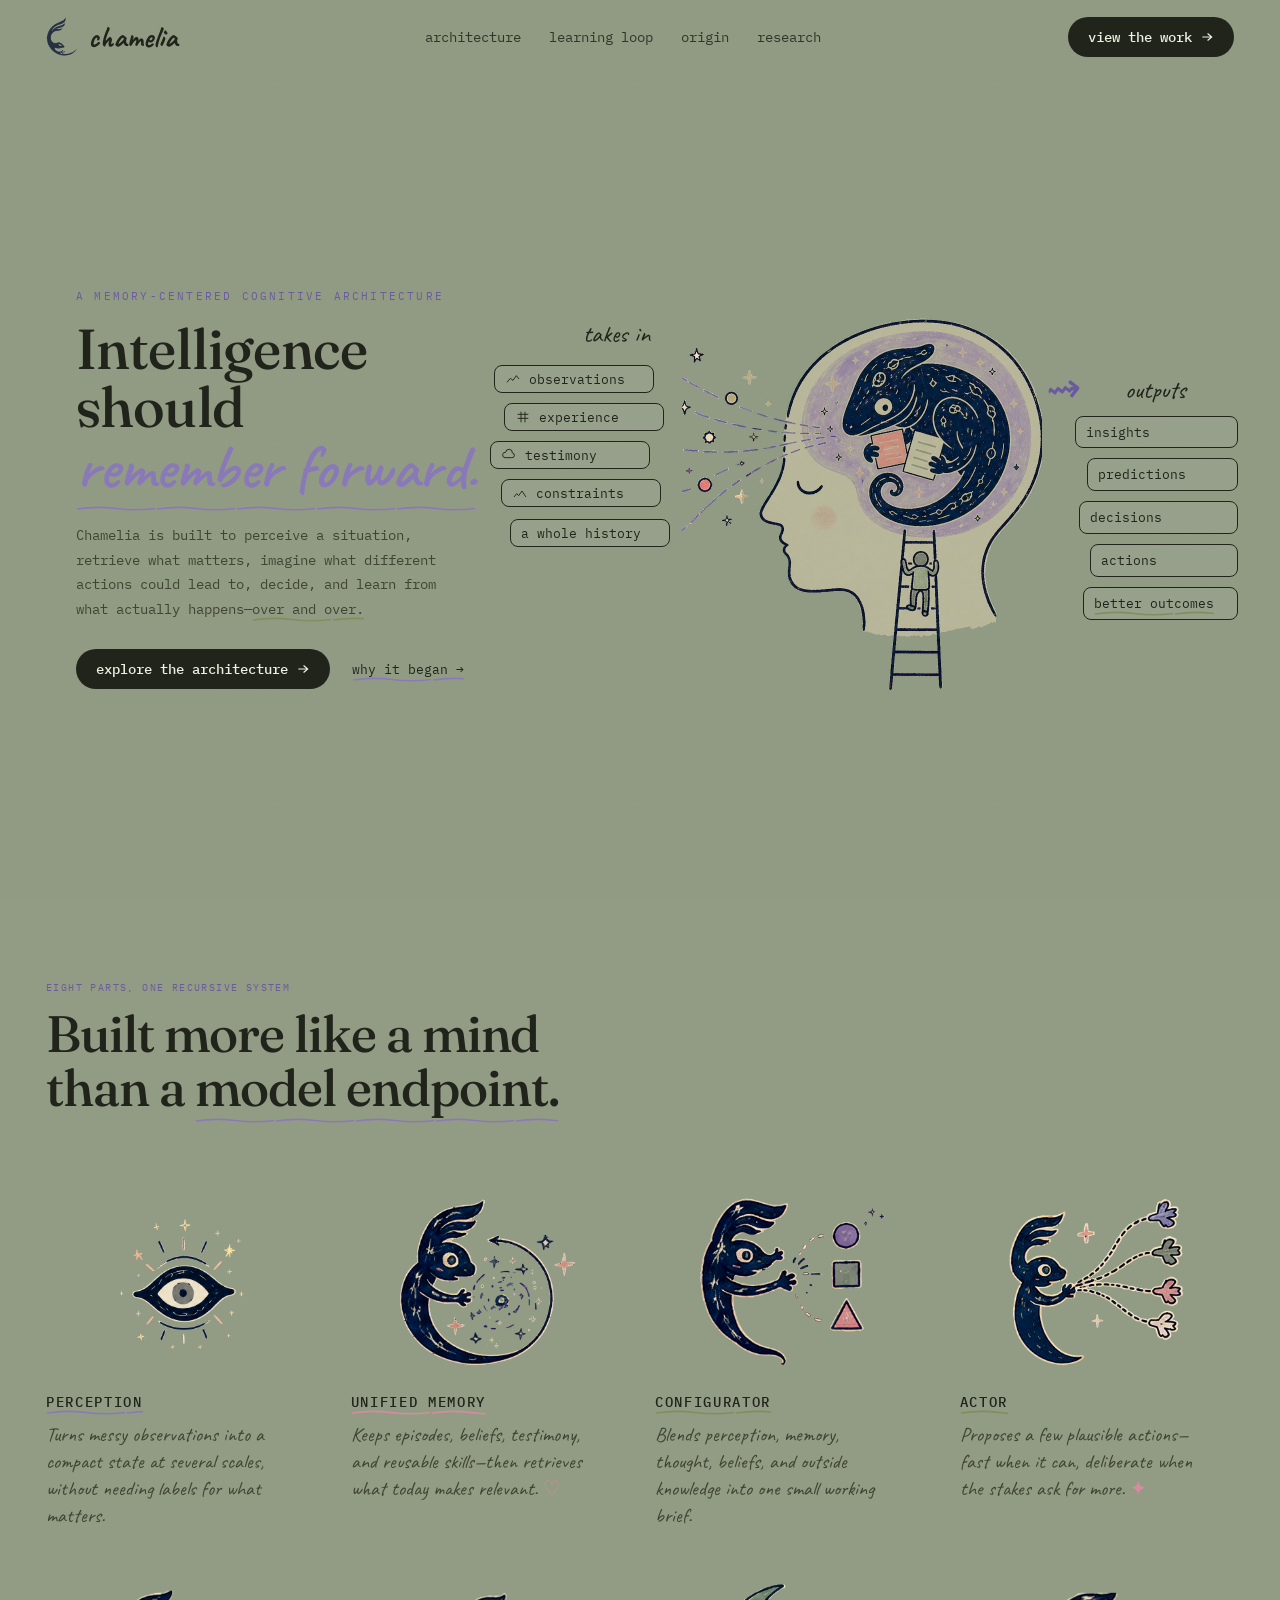
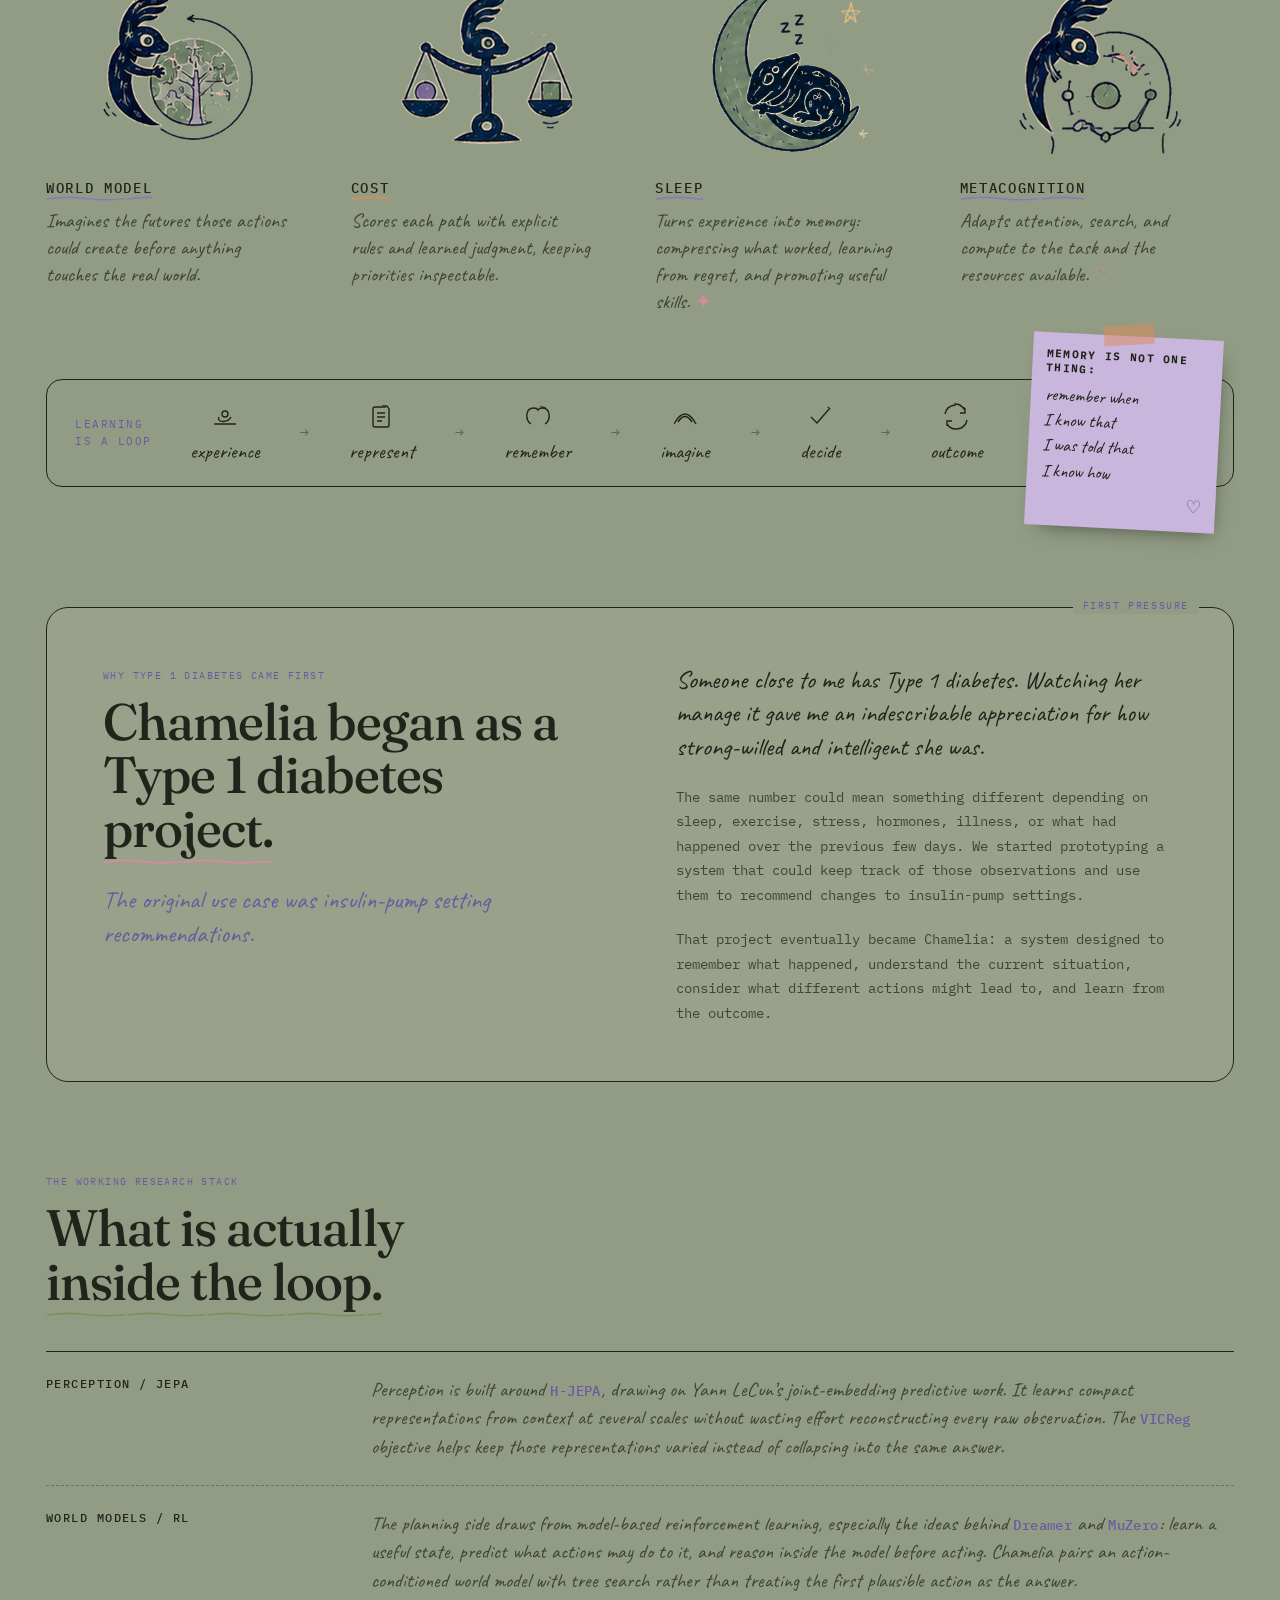
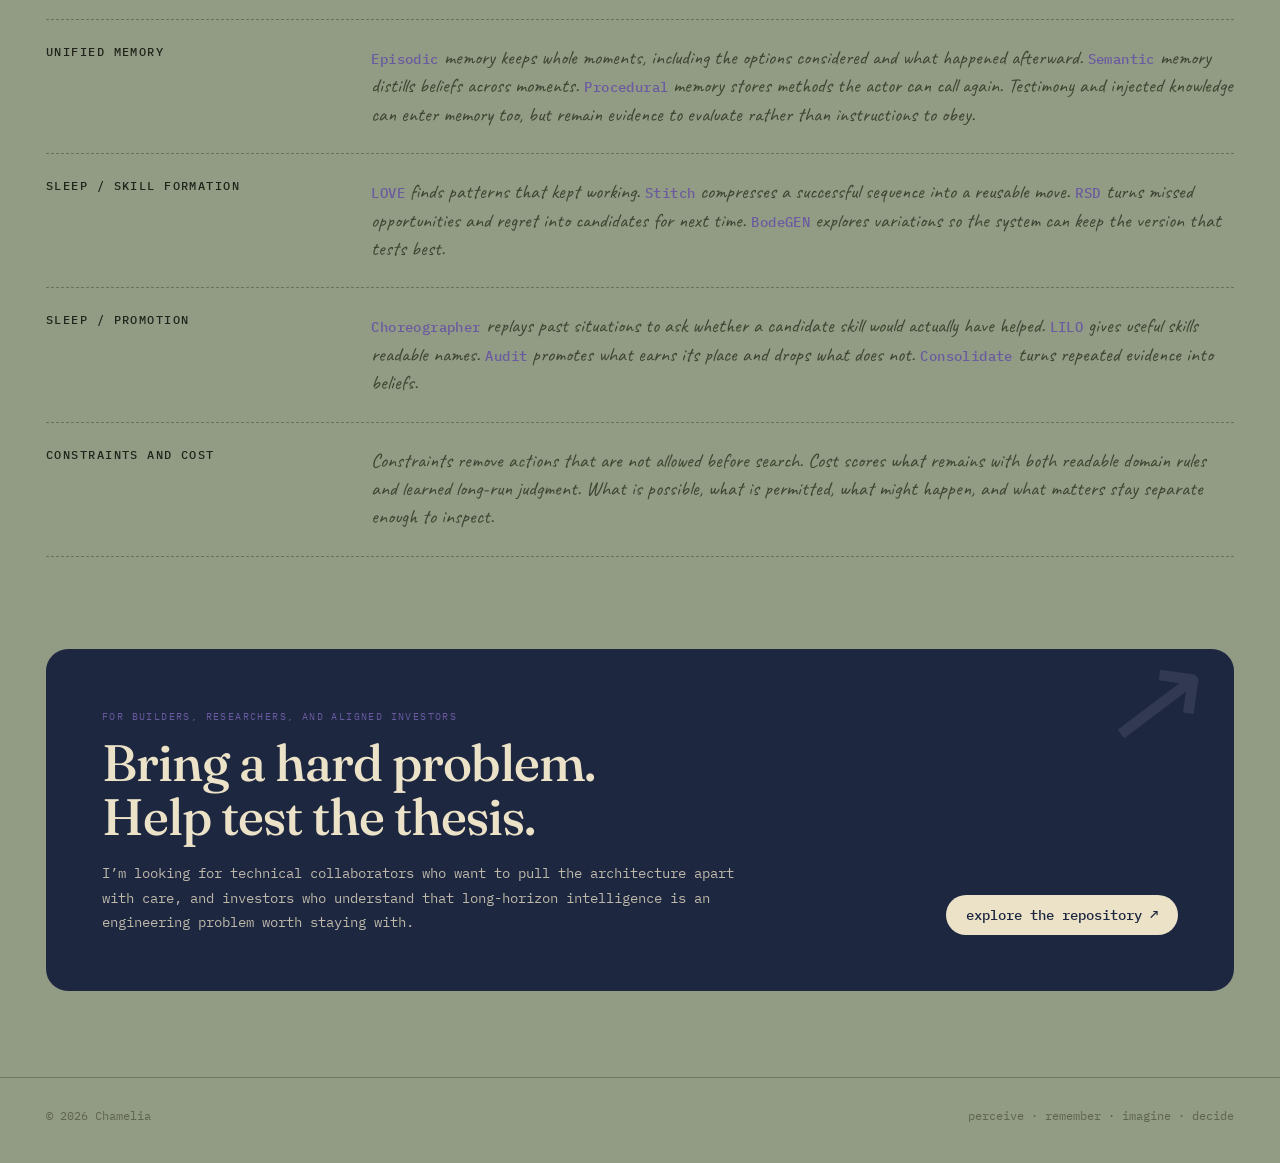
==== index.html @ 4b9014ed "Publish Chamelia site (GitHub Pages, custom domain chamelia.dev) Co-Authored-By: Claude Opus 4.8 <no" ====
<!DOCTYPE html><html lang="en"><head>
<meta charset="utf-8"><meta name="viewport" content="width=device-width, initial-scale=1">
<title>Chamelia — A memory-centered cognitive architecture</title>
<meta name="description" content="Chamelia perceives, remembers, imagines, decides, and learns from what happens next — an adaptive cognitive architecture built to remember forward.">
<link rel="icon" href="assets/mark.png">
<link rel="preconnect" href="https://fonts.googleapis.com"><link rel="preconnect" href="https://fonts.gstatic.com" crossorigin>
<link href="https://fonts.googleapis.com/css2?family=Fraunces:opsz,wght@9..144,400;9..144,500;9..144,600&amp;family=Caveat:wght@400;500;600;700&amp;family=IBM+Plex+Mono:wght@400;500&amp;display=swap" rel="stylesheet">
<style>
:root{
  --bg:#929c85; --bg2:#8b9680; --ink:#20241a; --ink2:#3f4433; --ink3:#5f6450;
  --navy:#1d2740; --purple:#8a79b8; --purple-ink:#6a5aa0; --lav:#cbbadd; --note:#c9b6dd;
  --coral:#dd8a58; --pink:#d98aa0; --green:#7e8f5c; --cream:#ece2c8;
  --f-head:"Fraunces",serif; --f-hand:"Caveat",cursive; --f-mono:"IBM Plex Mono",monospace;
}
*{box-sizing:border-box}
html{scroll-snap-type:y proximity;scroll-behavior:smooth;scroll-padding-top:24px;overflow-x:clip}
body{margin:0; background:var(--bg); color:var(--ink); font-family:var(--f-mono); font-size:15px;
  -webkit-font-smoothing:antialiased; overflow-x:hidden; position:relative}
body::before{content:""; position:fixed; inset:0; z-index:0; pointer-events:none; opacity:.5; mix-blend-mode:multiply;
  background-image:url("data:image/svg+xml,%3Csvg xmlns='http://www.w3.org/2000/svg' width='180' height='180'%3E%3Cfilter id='n'%3E%3CfeTurbulence type='fractalNoise' baseFrequency='0.9' numOctaves='2'/%3E%3CfeColorMatrix type='saturate' values='0'/%3E%3C/filter%3E%3Crect width='100%25' height='100%25' filter='url(%23n)' opacity='0.06'/%3E%3C/svg%3E")}
a{color:inherit;text-decoration:none}
svg .sk{filter:url(#sketch)}
.hand{font-family:var(--f-hand)}
.page{min-height:100vh;scroll-snap-align:start;position:relative;z-index:2;display:flex;flex-direction:column}
.page#top{padding-top:0}

/* wobbly underlines */
.u{position:relative;white-space:nowrap}
.u::after{content:"";position:absolute;left:0;right:0;bottom:-4px;height:5px;background-repeat:repeat-x}
.u-purple::after{background-image:url("data:image/svg+xml,%3Csvg xmlns='http://www.w3.org/2000/svg' width='80' height='5'%3E%3Cpath d='M1 3 Q20 0 40 2.5 T79 2.5' stroke='%238a79b8' fill='none' stroke-width='1.6'/%3E%3C/svg%3E")}
.u-pink::after{background-image:url("data:image/svg+xml,%3Csvg xmlns='http://www.w3.org/2000/svg' width='80' height='5'%3E%3Cpath d='M1 3 Q20 0 40 2.5 T79 2.5' stroke='%23d98aa0' fill='none' stroke-width='1.6'/%3E%3C/svg%3E")}
.u-green::after{background-image:url("data:image/svg+xml,%3Csvg xmlns='http://www.w3.org/2000/svg' width='80' height='5'%3E%3Cpath d='M1 3 Q20 0 40 2.5 T79 2.5' stroke='%237e8f5c' fill='none' stroke-width='1.6'/%3E%3C/svg%3E")}
.u-coral::after{background-image:url("data:image/svg+xml,%3Csvg xmlns='http://www.w3.org/2000/svg' width='80' height='5'%3E%3Cpath d='M1 3 Q20 0 40 2.5 T79 2.5' stroke='%23dd8a58' fill='none' stroke-width='1.6'/%3E%3C/svg%3E")}
.u-ink::after{background-image:url("data:image/svg+xml,%3Csvg xmlns='http://www.w3.org/2000/svg' width='80' height='5'%3E%3Cpath d='M1 3 Q20 0 40 2.5 T79 2.5' stroke='%2320241a' fill='none' stroke-width='1.4'/%3E%3C/svg%3E")}
/* underline sweep-in */
html.js .u::after{transform:scaleX(0);transform-origin:0 50%;transition:transform .7s cubic-bezier(.6,0,.3,1) .2s}
html.js .u.inview::after{transform:scaleX(1)}

/* NAV */
nav{position:relative;z-index:3;display:flex;align-items:center;justify-content:space-between;padding:17px 46px;flex:0 0 auto}
.brand{display:flex;align-items:center;gap:10px}
.brand img{width:32px;transform:rotate(-4deg);mix-blend-mode:multiply}
.brand b{font-family:var(--f-hand);font-weight:700;font-size:30px;color:var(--ink)}
.nav-links{display:flex;gap:28px;font-family:var(--f-mono);font-size:14px}
.nav-links a{opacity:.85}.nav-links a:hover{color:var(--purple-ink)}
.pill{display:inline-flex;align-items:center;gap:8px;font-family:var(--f-mono);font-weight:500;font-size:14px;padding:11px 20px;color:#eef0e2;background:var(--ink);border-radius:24px}
.pill svg{width:14px;height:14px}

/* HERO */
.hero{flex:1 1 auto;display:grid;grid-template-columns:minmax(330px,390px) minmax(0,1fr);align-items:center;gap:24px;padding:0 36px 0 76px;min-height:0}
.hero-left{min-width:0;position:relative;z-index:3}
.eyebrow{font-family:var(--f-mono);font-size:11px;letter-spacing:.2em;text-transform:uppercase;color:var(--purple-ink)}
h1{font-family:var(--f-head);font-weight:500;font-size:clamp(44px,4.4vw,68px);line-height:1.02;margin:16px 0 0;color:var(--ink);letter-spacing:-.01em}
h1 .fwd{font-family:var(--f-hand);font-weight:600;color:var(--purple);font-size:1.12em}
.lede{font-family:var(--f-mono);font-size:14px;line-height:1.75;color:var(--ink2);max-width:430px;margin:24px 0 0}
.cta-row{display:flex;align-items:center;gap:22px;margin-top:28px;flex-wrap:wrap}
.link-sm{font-family:var(--f-mono);font-size:13px;display:inline-flex;align-items:center;gap:7px}

/* diagram */
.diagram{display:grid;grid-template-columns:160px minmax(280px,360px) 170px;column-gap:28px;align-items:center;justify-content:center;min-width:0;overflow:hidden;position:relative}
.io{display:flex;flex-direction:column;gap:12px;flex:0 0 auto}
.arrows{flex:0 0 auto;width:68px;height:auto;margin-right:-12px}
.inputs{grid-column:1;grid-row:1;position:relative;z-index:2;align-self:stretch;display:block}
.outputs{grid-column:3;grid-row:1;position:relative;z-index:2;align-self:stretch;display:block}
.inputs .lbl{position:absolute;right:4px;top:20%;transform:translateY(-50%);text-align:right}
.outputs .lbl{position:absolute;left:0;right:0;top:31%;transform:translateY(-50%);text-align:center}
.outputs::before{content:"\21DD";position:absolute;left:-24px;top:31%;font-family:var(--f-hand);font-size:42px;line-height:1;color:var(--purple-ink);transform:translateY(-50%) rotate(-7deg);transform-origin:center}
.io .lbl{font-family:var(--f-hand);font-size:25px;color:var(--ink);margin-bottom:2px}
.box{font-family:var(--f-mono);font-size:12.5px;border:1.4px solid var(--ink);border-radius:8px;padding:8px 12px;background:rgba(255,255,255,.06);display:flex;align-items:center;gap:8px;color:var(--ink)}
.box svg{width:16px;height:16px}
html.js .box{opacity:0;transform:translateX(-16px);transition:opacity .6s ease,transform .6s ease}
html.js .box.inview{opacity:1;transform:none}
.inputs .box{position:absolute;left:0;width:100%;box-sizing:border-box;padding:5px 10px;transform:translateY(-50%)}
.inputs .box:nth-of-type(1){top:28.8%;left:0}
.inputs .box:nth-of-type(2){top:36.2%;left:10px}
.inputs .box:nth-of-type(3){top:43.7%;left:-4px}
.inputs .box:nth-of-type(4){top:51.2%;left:7px}
.inputs .box:nth-of-type(5){top:59%;left:16px}
html.js .inputs .box{transform:translate(-16px,-50%)}
html.js .inputs .box.inview{transform:translate(0,-50%)}
.inputs .box:nth-of-type(2){transition-delay:.08s}
.inputs .box:nth-of-type(3){transition-delay:.16s}
.inputs .box:nth-of-type(4){transition-delay:.24s}
.inputs .box:nth-of-type(5){transition-delay:.32s}
.outs{list-style:none;position:absolute;top:36%;left:50%;display:flex;flex-direction:column;gap:10px;transform:translateX(-50%);width:max-content;margin:0;padding:0;font-family:var(--f-mono);font-size:12.5px;line-height:2.0}
.outs li{display:flex;align-items:center;gap:8px;min-width:148px;border:1.35px solid var(--ink);border-radius:8px;padding:7px 10px;background:rgba(255,255,255,.055);line-height:1.35;translate:0 0;animation:output-float 5.8s ease-in-out infinite}
.outs li::before{display:none}
.outs li:nth-child(1){margin-left:3px}
.outs li:nth-child(2){margin-left:15px;animation-delay:-1.3s}
.outs li:nth-child(3){margin-left:7px;animation-delay:-2.7s}
.outs li:nth-child(4){margin-left:18px;animation-delay:-.6s}
.outs li:nth-child(5){margin-left:11px;animation-delay:-3.8s}
@keyframes output-float{0%,100%{translate:0 0}50%{translate:0 -4px}}
html.js .outs li{opacity:0;transform:translateY(8px);transition:opacity .55s ease,transform .55s ease}
html.js .outputs.inview .outs li{opacity:1;transform:none}
.outputs.inview .outs li:nth-child(1){transition-delay:.1s}
.outputs.inview .outs li:nth-child(2){transition-delay:.2s}
.outputs.inview .outs li:nth-child(3){transition-delay:.3s}
.outputs.inview .outs li:nth-child(4){transition-delay:.4s}
.outputs.inview .outs li:nth-child(5){transition-delay:.5s}
/* dashed arrows draw toward the head */
html.js .arrows{clip-path:inset(-15% 100% -15% 0)}
html.js .arrows.inview{clip-path:inset(-15% -5% -15% 0);transition:clip-path 1.3s ease .4s}
/* pieces that float inside the head svg */
.head-svg{flex:0 0 auto;width:clamp(300px,27vw,420px);height:auto}
.head-svg .floaty{transform-box:fill-box;transform-origin:center;animation:floaty 6s ease-in-out infinite}
.head-svg .floaty.f2{animation-duration:7.5s;animation-delay:-2.4s}
.head-svg .floaty.f3{animation-duration:5.2s;animation-delay:-1.2s}
.head-svg .floaty.f4{animation-duration:8.4s;animation-delay:-4s}
.arrows[hidden],.head-svg[hidden]{display:none!important}
.head-art-wrap{grid-column:2;grid-row:1;width:100%;min-width:0;margin:0;position:relative;z-index:1;pointer-events:none;transform:none}
.head-art{display:block;width:100%;height:auto;animation:head-breathe 7.5s ease-in-out infinite;mix-blend-mode:multiply}
@keyframes head-breathe{0%,100%{transform:translateY(0) rotate(-.2deg)}50%{transform:translateY(-5px) rotate(.2deg)}}
@keyframes floaty{0%,100%{transform:translateY(0)}50%{transform:translateY(-7px)}}

/* feature strip */
.strip{margin:0 46px 30px;border:1.5px solid var(--ink);border-radius:16px;padding:16px 26px;display:flex;align-items:center;gap:22px;flex:0 0 auto}
.strip .label{font-family:var(--f-mono);font-size:10.5px;letter-spacing:.16em;line-height:1.5;text-transform:uppercase;color:var(--purple-ink);flex:0 0 auto}
.strip .feats{display:flex;align-items:center;gap:12px;flex:1;justify-content:space-around;flex-wrap:wrap}
.feat{display:flex;align-items:center;gap:9px;font-family:var(--f-hand);font-size:20px}
.feat svg{width:24px;height:24px}
.arr{color:var(--ink3);display:inline-block;animation:drift 3s ease-in-out infinite}
@keyframes drift{0%,100%{transform:translateX(0)}50%{transform:translateX(5px)}}

/* module grid */
.modules{padding:72px 46px 20px;display:grid;grid-template-columns:repeat(4,1fr);gap:44px 30px}
.mod{display:flex;flex-direction:column;color:inherit;cursor:pointer;border-radius:18px;padding:4px;margin:-4px;transition:background .25s ease,transform .25s ease}
.mod:hover{background:rgba(236,226,200,.08);transform:translateY(-2px)}
.mod:focus-visible{outline:1.5px dashed var(--purple-ink);outline-offset:7px}
.mod .ico{height:190px;width:100%;display:flex;align-items:center;justify-content:center;animation:floaty 6s ease-in-out infinite;position:relative}
.mod:nth-child(2n) .ico{animation-duration:7.2s;animation-delay:-3s}
.mod:nth-child(3n) .ico{animation-duration:5.4s;animation-delay:-1.6s}
.mod .ico img{width:100%;height:100%;max-width:240px;object-fit:contain;object-position:center}
.mod-cost .ico img{transform:translateX(-9%)}
.mod:hover .ico,.mod:focus-visible .ico,.mod:active .ico{animation:press-wobble .74s cubic-bezier(.36,.07,.19,.97)!important;will-change:transform}
@keyframes press-wobble{0%,100%{transform:rotate(0) scale(1)}16%{transform:rotate(-10deg) scale(.92)}34%{transform:rotate(9deg) scale(1.08)}52%{transform:rotate(-7deg) scale(.97)}70%{transform:rotate(5deg) scale(1.04)}86%{transform:rotate(-2deg) scale(1)}}
.mod h3{font-family:var(--f-mono);font-weight:500;font-size:14px;letter-spacing:.12em;text-transform:uppercase;margin:16px 0 10px;color:var(--ink);display:inline-block;align-self:flex-start}
.mod p{font-family:var(--f-hand);font-size:20px;line-height:1.35;color:var(--ink2);margin:0;max-width:240px}
.mod .heart{color:var(--pink)}
html.js .mod{opacity:0;transform:translateY(20px);transition:opacity .7s ease,transform .7s ease}
html.js .mod.inview{opacity:1;transform:none}
.mod:nth-child(2){transition-delay:.07s}.mod:nth-child(3){transition-delay:.14s}.mod:nth-child(4){transition-delay:.21s}
.mod:nth-child(5){transition-delay:.05s}.mod:nth-child(6){transition-delay:.12s}.mod:nth-child(7){transition-delay:.19s}.mod:nth-child(8){transition-delay:.26s}
@media(max-width:1100px){.modules{grid-template-columns:repeat(2,1fr)}}

/* loop strip */
.loop{margin:44px 46px 80px;border:1.5px solid var(--ink);border-radius:16px;padding:22px 28px;display:flex;align-items:center;gap:26px;position:relative;flex-wrap:wrap}
.loop .label{font-family:var(--f-mono);font-size:11px;letter-spacing:.14em;color:var(--purple-ink);text-transform:uppercase;line-height:1.5;flex:0 0 auto}
.loop .steps{display:flex;align-items:center;gap:16px;flex:1;justify-content:space-around;flex-wrap:wrap;padding-right:210px}
.step{display:flex;flex-direction:column;align-items:center;gap:7px;font-family:var(--f-hand);font-size:20px;color:var(--ink)}
.step svg{width:34px;height:30px}
html.js .step{opacity:0;transform:translateY(10px);transition:opacity .6s ease,transform .6s ease}
html.js .step.inview{opacity:1;transform:none}
/* sticky */
.sticky{position:absolute;right:14px;top:-44px;width:190px;background:var(--note);color:var(--ink);padding:14px 14px 14px;transform:rotate(3deg);box-shadow:5px 9px 20px -10px rgba(20,24,15,.6);font-family:var(--f-hand);transition:transform .3s ease}
.sticky:hover{transform:rotate(1deg) translateY(-3px)}
.sticky::before{content:"";position:absolute;left:50%;top:-11px;transform:translateX(-50%) rotate(-6deg);width:50px;height:20px;background:rgba(221,138,88,.5)}
.sticky h4{font-family:var(--f-mono);font-size:11px;letter-spacing:.12em;margin:0 0 8px}
.sticky .row{display:flex;align-items:center;gap:9px;font-size:18px;line-height:1.4}
.sticky .cb{width:14px;height:14px;flex:0 0 auto}
.sticky .heart{text-align:right;color:var(--purple-ink);font-size:18px;margin-top:6px}
@media(max-width:1100px){.sticky{position:relative;right:auto;top:auto;margin-top:16px}.loop .steps{padding-right:0}}

footer{padding:30px 46px 40px;font-family:var(--f-mono);font-size:12px;color:var(--ink3);display:flex;justify-content:space-between;border-top:1.3px solid rgba(32,36,26,.3);margin-top:auto}

/* deeper story */
.section-intro{padding:76px 46px 0;display:grid;grid-template-columns:1fr;gap:48px;align-items:end}
.section-intro h2,.origin h2,.research h2,.collab h2{font-family:var(--f-head);font-weight:500;font-size:clamp(38px,4vw,62px);line-height:1.05;letter-spacing:-.02em;margin:12px 0 0}
.section-intro p,.origin-copy p,.research-lede,.collab p{font-size:14px;line-height:1.75;color:var(--ink2);margin:0}
.origin{margin:40px 46px 84px;padding:56px;border:1.5px solid var(--ink);border-radius:22px;position:relative;background:rgba(236,226,200,.08)}
.origin::before{content:"FIRST PRESSURE";position:absolute;right:34px;top:-11px;background:var(--bg);padding:2px 10px;font-size:10px;letter-spacing:.16em;color:var(--purple-ink)}
.origin-grid{display:grid;grid-template-columns:minmax(400px,1fr) minmax(400px,1fr);gap:72px;align-items:start}
.origin h2 .u{white-space:normal}
.origin-kicker{font-family:var(--f-hand);font-size:25px;line-height:1.35;color:var(--purple-ink);margin-top:28px}
.origin-copy{display:grid;gap:20px}
.origin-copy .big{font-family:var(--f-hand);font-size:25px;line-height:1.35;color:var(--ink);margin:0}
.origin-thread{margin-top:42px;padding-top:28px;border-top:1.2px dashed rgba(32,36,26,.45);display:grid;grid-template-columns:repeat(2,1fr)}
.origin-beat{padding:0 28px;min-width:0}
.origin-beat:first-child{padding-left:0}
.origin-beat:last-child{padding-right:0}
.origin-beat+.origin-beat{border-left:1px solid rgba(32,36,26,.28)}
.origin-beat .beat-label{display:block;font-family:var(--f-mono);font-size:10px;letter-spacing:.15em;text-transform:uppercase;color:var(--purple-ink);margin-bottom:14px}
.origin-beat p{font-family:var(--f-hand);font-size:19px;line-height:1.42;color:var(--ink2);margin:0}
.origin-note{margin-top:34px;display:flex;gap:18px;align-items:center;border-top:1.2px dashed rgba(32,36,26,.45);padding-top:24px}
.origin-note img{width:74px;height:74px;object-fit:contain;mix-blend-mode:multiply}
.origin-note p{font-family:var(--f-hand);font-size:21px;line-height:1.35;margin:0;max-width:760px}
.research{padding:4px 46px 92px}
.research-head{display:grid;grid-template-columns:1fr;align-items:end;margin-bottom:42px}
.research-lede{max-width:520px}
.research-list{border-top:1.3px solid var(--ink)}
.research-row{display:grid;grid-template-columns:minmax(170px,.34fr) minmax(0,1fr);gap:32px;padding:24px 0;border-bottom:1px dashed rgba(32,36,26,.35)}
.research-row h3{font-family:var(--f-mono);font-size:12px;font-weight:500;letter-spacing:.12em;text-transform:uppercase;margin:0;color:var(--ink)}
.research-row p{font-family:var(--f-hand);font-size:20px;line-height:1.42;margin:0;color:var(--ink2);max-width:920px}
.research-row strong{font-family:var(--f-mono);font-size:.68em;font-weight:500;letter-spacing:.03em;color:var(--purple-ink)}
.collab{margin:0 46px 86px;padding:56px;background:var(--navy);color:var(--cream);border-radius:22px;display:grid;grid-template-columns:1fr auto;gap:48px;align-items:end;position:relative;overflow:hidden}
.collab::after{content:"↗";position:absolute;right:22px;top:-28px;font-family:var(--f-hand);font-size:130px;color:rgba(203,186,221,.12);transform:rotate(8deg)}
.collab p{color:rgba(236,226,200,.78);max-width:660px;margin-top:18px}
.collab .pill{background:var(--cream);color:var(--navy);position:relative;z-index:1;white-space:nowrap}
.micro{font-size:10px;letter-spacing:.14em;text-transform:uppercase;color:var(--purple-ink)}

@media(max-width:1100px){
  .hero{grid-template-columns:1fr;align-items:flex-start;padding:20px 30px;gap:30px}
  .hero-left{max-width:680px}
  .diagram{flex-wrap:wrap}
  .strip,.loop{flex-direction:column;align-items:flex-start}
  .page{min-height:0}
  .section-intro,.origin-grid{grid-template-columns:1fr}
  .origin-thread{grid-template-columns:1fr;gap:24px}
  .origin-beat{padding:0 0 24px}
  .origin-beat+.origin-beat{border-left:0;border-top:1px solid rgba(32,36,26,.22);padding-top:24px}
  .research-head{grid-template-columns:1fr}
  .collab{grid-template-columns:1fr}
}

@media(max-width:720px){
  html{scroll-padding-top:20px}.page#top{padding-top:0}
  nav{padding:13px 20px}.nav-links{display:none}.brand b{font-size:27px}
  nav>.pill{font-size:11px;padding:9px 13px}
  .hero{padding:18px 20px}.diagram{justify-content:flex-start;overflow:hidden;width:100%}
  .diagram{display:grid;grid-template-columns:1fr;gap:14px;overflow:visible}
  .inputs{grid-column:1;grid-row:1;display:flex;align-self:auto;height:auto;flex-direction:row;flex-wrap:wrap}.inputs .lbl{position:static;width:100%;transform:none;text-align:left;padding-right:0}.inputs .box{position:static;width:auto;transform:none;font-size:11px}.inputs .box:last-child{margin-left:0!important}
  html.js .inputs .box{transform:translateX(-16px)}html.js .inputs .box.inview{transform:none}
  .head-art-wrap{grid-column:1;grid-row:2;width:100%;min-width:0;margin:-22px 0 -28px;transform:none}
  .outputs{grid-column:1;grid-row:3;display:block;align-self:auto}.outputs .lbl{position:static;display:block;transform:none;text-align:left}.outputs .outs{position:static;display:flex;flex-direction:row;flex-wrap:wrap;gap:8px;transform:none;width:auto;margin-top:6px}.outputs .outs li{min-width:0;width:auto;margin-left:0}
  .outputs::before{display:block;content:"\21B3";left:5px;top:-50px;font-family:var(--f-hand);font-size:38px;line-height:1;transform:rotate(12deg)}
  .strip,.loop,.origin,.collab{margin-left:20px;margin-right:20px}
  .strip{padding:16px}.strip .feats{justify-content:flex-start}.strip .arr{display:none}
  .section-intro,.modules,.research{padding-left:20px;padding-right:20px}
  .modules{grid-template-columns:1fr;gap:30px}.mod .ico{height:210px}.mod .ico img{height:100%;width:100%;max-width:270px}
  .loop{padding:20px}.loop .steps{justify-content:flex-start}.loop .steps .arr{display:none}
  .origin{padding:34px 24px}.origin-grid{gap:26px}.origin-note{align-items:flex-start}
  .research-lede{margin-top:20px}.research-row{grid-template-columns:1fr;gap:10px}
  .collab{padding:36px 24px}.collab h2{font-size:42px}
  footer{padding:26px 20px;gap:18px;flex-direction:column}
}

@media (prefers-reduced-motion: reduce){
  *,*::before,*::after{animation:none!important;transition:none!important}
  html.js .box,html.js .mod,html.js .step,html.js .outs li{opacity:1;transform:none}
  html.js .u::after{transform:none}
  html.js .arrows{clip-path:none}
  html{scroll-behavior:auto;scroll-snap-type:none}
}
</style></head>
<body>
<svg width="0" height="0" style="position:absolute"><filter id="sketch"><feTurbulence type="fractalNoise" baseFrequency="0.016" numOctaves="2" seed="7" result="n"/><feDisplacementMap in="SourceGraphic" in2="n" scale="2.4"/></filter></svg>

<!-- ============ PAGE 1 ============ -->
<div class="page" id="top">
<nav>
  <a class="brand" href="#"><img src="assets/mark.png" alt=""><b>chamelia</b></a>
  <div class="nav-links"><a href="#architecture">architecture</a><a href="#loop">learning loop</a><a href="#origin">origin</a><a href="#research">research</a></div>
  <a class="pill" href="https://github.com/LilMasala/InSiteOfficial" target="_blank" rel="noreferrer">view the work <svg viewBox="0 0 24 24" fill="none" stroke="currentColor" stroke-width="2"><path class="sk" d="M4 12h15M13 6l7 6-7 6"/></svg></a>
</nav>

<section class="hero">
  <div class="hero-left">
    <span class="eyebrow">A memory-centered cognitive architecture</span>
    <h1>Intelligence should<br><span class="fwd u u-purple">remember forward.</span></h1>
    <p class="lede">Chamelia is built to perceive a situation, retrieve what matters, imagine what different actions could lead to, decide, and learn from what actually happens&mdash;<span class="u u-green">over and over.</span></p>
    <div class="cta-row">
      <a class="pill" href="#architecture">explore the architecture <svg viewBox="0 0 24 24" fill="none" stroke="currentColor" stroke-width="2"><path class="sk" d="M4 12h15M13 6l7 6-7 6"/></svg></a>
      <a class="link-sm u u-purple" href="#origin">why it began &#8594;</a>
    </div>
  </div>

  <div class="diagram">
    <div class="io inputs">
      <span class="lbl">takes in</span>
      <div class="box"><svg viewBox="0 0 24 24" fill="none" stroke="currentColor" stroke-width="1.4"><path class="sk" d="M3 17l5-6 4 3 5-7 4 5"/></svg>observations</div>
      <div class="box"><svg viewBox="0 0 24 24" fill="none" stroke="currentColor" stroke-width="1.4"><path class="sk" d="M4 8h16M4 14h16M9 4v16M15 4v16"/></svg>experience</div>
      <div class="box"><svg viewBox="0 0 24 24" fill="none" stroke="currentColor" stroke-width="1.4"><path class="sk" d="M6 16a4 4 0 0 1 1-8 5 5 0 0 1 10 1 3 3 0 0 1-1 7z"/></svg>testimony</div>
      <div class="box"><svg viewBox="0 0 24 24" fill="none" stroke="currentColor" stroke-width="1.4"><path class="sk" d="M3 18l4-5 3 3 5-7 6 9"/></svg>constraints</div>
      <div class="box">a whole history</div>
    </div>

    <svg class="arrows" hidden width="100" height="300" viewBox="0 0 100 300" fill="none" stroke="var(--purple)">
      <path class="sk" d="M2 40 C45 40 62 120 98 130" stroke-width="2" stroke-dasharray="4 7"/>
      <path class="sk" d="M2 90 C45 100 62 135 98 140" stroke-width="2" stroke-dasharray="4 7"/>
      <path class="sk" d="M2 140 C45 150 66 150 98 150" stroke-width="2" stroke-dasharray="4 7"/>
      <path class="sk" d="M2 190 C45 180 66 165 98 160" stroke-width="2" stroke-dasharray="4 7"/>
    </svg>

    <div class="head-art-wrap">
      <img class="head-art" src="assets/hero-head-v5.png?v=1" alt="A translucent compact human profile with a few colorful signals entering a Chamelia creature inside the mind while a climber ascends a ladder">
    </div>

    <!-- hand-drawn head: crisp SVG, boils with the sketch filter -->
    <svg class="head-svg" hidden width="390" height="480" viewBox="0 0 390 480" fill="none" aria-label="A mind that grows: a person climbs a ladder into a head full of swirling memory">
      <!-- head outline, cream -->
      <path class="sk" stroke="var(--cream)" stroke-width="3.4" stroke-linecap="round" stroke-linejoin="round"
        d="M278 478 C278 430 288 394 309 357 C337 307 352 250 348 191 C344 111 301 58 239 57 C177 56 139 102 127 161 C121 190 121 211 110 235 C100 256 80 270 74 284 C70 293 77 299 92 299 L104 299 C98 305 89 310 88 316 C87 321 97 323 107 323 C103 330 95 334 96 340 C98 347 108 347 115 349 C112 361 109 373 115 384 C123 399 143 402 160 397 C176 392 189 392 200 401 C216 415 219 445 219 478"/>
      <!-- radiating lines at the face -->
      <g stroke="var(--ink)" stroke-width="1.5" stroke-linecap="round">
        <path class="sk" d="M58 262 L32 252 M54 284 L22 282 M56 306 L28 316 M66 330 L44 344"/>
      </g>
      <g stroke="var(--purple)" stroke-width="1.4" stroke-linecap="round" stroke-dasharray="3 6">
        <path class="sk" d="M54 236 C38 226 28 220 16 218"/>
        <path class="sk" d="M62 352 C50 364 42 370 32 374"/>
      </g>
      <path class="sk" stroke="var(--ink)" stroke-width="1.3" d="M12 298 l5 -5 5 5 -5 5 z"/>
      <!-- memory swirl -->
      <g stroke="var(--purple)" stroke-width="2.4" stroke-linecap="round" fill="none">
        <path class="sk" d="M228 185 c 3 -14 20 -20 32 -11 c 14 10 11 34 -7 42 c -25 11 -50 -5 -51 -28 c -2 -31 28 -51 57 -44 c 36 8 49 47 31 74 c -20 30 -65 32 -91 6"/>
      </g>
      <g stroke="var(--purple)" stroke-width="1.6" stroke-linecap="round" fill="none" opacity=".65">
        <path class="sk" d="M150 210 c -8 -44 24 -84 68 -88 c 40 -4 78 22 86 60"/>
        <path class="sk" d="M310 214 c -4 40 -38 68 -80 66 c -20 -1 -38 -9 -50 -22"/>
      </g>
      <g stroke="#9aa0b8" stroke-width="1.8" stroke-linecap="round" fill="none" opacity=".8">
        <path class="sk" d="M142 132 a 104 96 0 0 1 136 -10" stroke-dasharray="1 6"/>
        <path class="sk" d="M322 216 a 100 92 0 0 1 -116 56" stroke-dasharray="1 6"/>
        <path class="sk" d="M138 226 a 100 92 0 0 0 44 60" stroke-dasharray="1 6"/>
      </g>
      <!-- the creature, drawn in the same inky notebook language as the modules -->
      <g class="floaty f2" transform="rotate(-8 228 186)">
        <path d="M247 213 C218 222 193 207 195 181 C197 157 224 146 248 158 C267 168 271 188 258 199 C245 210 226 201 228 184 C229 175 237 170 247 173" fill="none" stroke="var(--navy)" stroke-width="14" stroke-linecap="round"/>
        <path d="M207 155 C196 150 184 156 181 166 C179 176 189 181 203 178 C215 175 222 164 216 158 C214 156 211 155 207 155Z" fill="var(--navy)"/>
        <circle cx="195" cy="165" r="5.4" fill="var(--cream)"/><circle cx="194" cy="164" r="2" fill="var(--ink)"/>
        <path d="M203 177 C196 190 184 192 178 185 M220 202 C211 211 201 211 196 205" fill="none" stroke="var(--navy)" stroke-width="6" stroke-linecap="round"/>
        <g fill="none" stroke="var(--cream)" stroke-width="1.2" stroke-linecap="round">
          <path d="M211 170 q5 -6 9 0 q-4 7 -9 0z"/><path d="M208 191 l5 -4 4 5 -5 4z"/><path d="M235 204 q4 -4 8 0"/>
        </g>
      </g>
      <!-- floating memory shapes -->
      <g class="floaty"><circle cx="306" cy="112" r="7" fill="var(--purple)"/></g>
      <g class="floaty f3"><rect x="324" y="142" width="12" height="12" fill="var(--green)" transform="rotate(10 330 148)"/></g>
      <g class="floaty f4"><path d="M286 88 l8 14 h-16 z" fill="var(--pink)"/></g>
      <g class="floaty f3">
        <rect x="290" y="158" width="16" height="20" fill="var(--cream)" stroke="var(--ink)" stroke-width="1.2" transform="rotate(10 298 168)"/>
        <path d="M294 165 l9 1.5 M293 170 l9 1.5" stroke="var(--ink)" stroke-width="1" transform="rotate(10 298 168)"/>
      </g>
      <g class="floaty f4">
        <rect x="308" y="196" width="13" height="16" fill="var(--lav)" stroke="var(--ink)" stroke-width="1.1" transform="rotate(-8 314 204)"/>
      </g>
      <!-- stipple dots -->
      <g fill="var(--pink)" opacity=".9">
        <circle cx="170" cy="108" r="2"/><circle cx="326" cy="192" r="2"/><circle cx="178" cy="248" r="2"/>
      </g>
      <g fill="var(--cream)">
        <circle cx="252" cy="96" r="1.8"/><circle cx="152" cy="192" r="1.8"/>
      </g>
      <!-- sparkles -->
      <g fill="var(--ink)">
        <path class="sk" d="M248 28 l2 6 6 2 -6 2 -2 6 -2 -6 -6 -2 6 -2 z"/>
        <path class="sk" d="M332 80 l1.6 4.8 4.8 1.6 -4.8 1.6 -1.6 4.8 -1.6 -4.8 -4.8 -1.6 4.8 -1.6 z"/>
      </g>
      <path class="sk" fill="var(--cream)" d="M144 80 l2 6 6 2 -6 2 -2 6 -2 -6 -6 -2 6 -2 z"/>
      <!-- ladder (rails + rungs in one path so the sketch filter keeps a real bbox) -->
      <g stroke="var(--navy)" stroke-width="2.4" stroke-linecap="round">
        <path class="sk" d="M197 478 L188 300 M229 478 L221 300 M189 310 L221 310 M190 342 L222 342 M192 374 L224 374 M193 406 L225 406 M195 438 L227 438 M196 468 L228 468"/>
      </g>
      <!-- the climber, reaching the top of the ladder -->
      <g stroke="var(--navy)" stroke-width="2.1" stroke-linecap="round" fill="none">
        <circle class="sk" cx="206" cy="318" r="8"/>
        <path class="sk" d="M206 326 L206 358 M206 333 L190 314 M206 333 L221 314 M206 358 L196 376 M206 358 L216 376"/>
      </g>
    </svg>

    <div class="io outputs">
      <span class="lbl">outputs</span>
      <ul class="outs"><li>insights</li><li>predictions</li><li>decisions</li><li>actions</li><li><span class="u u-green">better outcomes</span></li></ul>
    </div>
  </div>
</section>

</div>

<!-- ============ PAGE 2 ============ -->
<div class="page" id="architecture">
<section class="section-intro">
  <div>
    <span class="micro">Eight parts, one recursive system</span>
    <h2>Built more like a mind<br>than a <span class="u u-purple">model endpoint.</span></h2>
  </div>
</section>
<section class="modules">
  <a class="mod module-link" href="module.html?module=perception" aria-label="Open the Perception module page">
    <div class="ico"><img src="icons/v5/perception-eye.png?v=1" alt="A complete hand-drawn eye representing perception"></div>
    <h3 class="u u-purple">Perception</h3>
    <p>Turns messy observations into a compact state at several scales, without needing labels for what matters.</p>
  </a>
  <a class="mod module-link" href="module.html?module=memory" aria-label="Open the Unified Memory module page">
    <div class="ico"><img src="icons/v4/memory.png?v=1" alt="A complete hand-drawn Chamelia creature tending a swirl of memory"></div>
    <h3 class="u u-pink">Unified Memory</h3>
    <p>Keeps episodes, beliefs, testimony, and reusable skills&mdash;then retrieves what today makes relevant. <span class="heart">&#9825;</span></p>
  </a>
  <a class="mod module-link" href="module.html?module=configurator" aria-label="Open the Configurator module page">
    <div class="ico"><img src="icons/v4/configurator.png?v=1" alt="A complete hand-drawn Chamelia creature arranging context for the configurator"></div>
    <h3 class="u u-green">Configurator</h3>
    <p>Blends perception, memory, thought, beliefs, and outside knowledge into one small working brief.</p>
  </a>
  <a class="mod module-link" href="module.html?module=actor" aria-label="Open the Actor module page">
    <div class="ico"><img src="icons/v4/actor.png?v=1" alt="A complete hand-drawn Chamelia creature proposing actions"></div>
    <h3 class="u u-green">Actor</h3>
    <p>Proposes a few plausible actions&mdash;fast when it can, deliberate when the stakes ask for more. <span class="heart">&#10022;</span></p>
  </a>
  <a class="mod module-link" href="module.html?module=world-model" aria-label="Open the World Model module page">
    <div class="ico"><img src="icons/v3/worldmodel.png?v=1" alt="A hand-drawn Chamelia creature imagining a branching world"></div>
    <h3 class="u u-purple">World Model</h3>
    <p>Imagines the futures those actions could create before anything touches the real world.</p>
  </a>
  <a class="mod module-link mod-cost" href="module.html?module=cost" aria-label="Open the Cost module page">
    <div class="ico"><img src="icons/v3/cost.png?v=1" alt="A hand-drawn Chamelia creature weighing possible costs"></div>
    <h3 class="u u-coral">Cost</h3>
    <p>Scores each path with explicit rules and learned judgment, keeping priorities inspectable.</p>
  </a>
  <a class="mod module-link" href="module.html?module=sleep" aria-label="Open the Sleep module page">
    <div class="ico"><img src="icons/v3/sleep.png?v=1" alt="A hand-drawn Chamelia creature sleeping on a crescent moon"></div>
    <h3 class="u u-purple">Sleep</h3>
    <p>Turns experience into memory: compressing what worked, learning from regret, and promoting useful skills. <span class="heart">&#10022;</span></p>
  </a>
  <a class="mod module-link" href="module.html?module=metacognition" aria-label="Open the Metacognition module page">
    <div class="ico"><img src="icons/v3/controller.png?v=1" alt="A hand-drawn Chamelia creature inspecting its own cognition"></div>
    <h3 class="u u-purple">Metacognition</h3>
    <p>Adapts attention, search, and compute to the task and the resources available. <span class="heart">&#9825;</span></p>
  </a>
</section>

<div class="loop" id="loop">
  <div class="label">LEARNING<br>IS A LOOP</div>
  <div class="steps">
    <div class="step"><svg viewBox="0 0 34 30" fill="none" stroke="var(--ink)" stroke-width="1.4"><circle class="sk" cx="17" cy="12" r="3"/><path class="sk" d="M11 15c-3 6 9 6 12 0M6 22h22"/></svg>experience</div>
    <span class="arr">&#8594;</span>
    <div class="step"><svg viewBox="0 0 34 30" fill="none" stroke="var(--ink)" stroke-width="1.4"><rect class="sk" x="8" y="5" width="16" height="20" rx="2"/><path class="sk" d="M12 11h8M12 15h8M12 19h5"/></svg>represent</div>
    <span class="arr">&#8594;</span>
    <div class="step"><svg viewBox="0 0 34 30" fill="none" stroke="var(--ink)" stroke-width="1.4"><path class="sk" d="M10 22c-6-4-6-16 3-16 3 0 4 2 4 2s1-2 4-2c9 0 9 12 3 16"/></svg>remember</div>
    <span class="arr">&#8594;</span>
    <div class="step"><svg viewBox="0 0 34 30" fill="none" stroke="var(--ink)" stroke-width="1.4"><path class="sk" d="M6 22 Q17 2 28 22 M10 20 Q17 9 24 20"/></svg>imagine</div>
    <span class="arr">&#8594;</span>
    <div class="step"><svg viewBox="0 0 34 30" fill="none" stroke="var(--ink)" stroke-width="1.4"><path class="sk" d="M8 15 l6 6 13-15"/></svg>decide</div>
    <span class="arr">&#8594;</span>
    <div class="step"><svg viewBox="0 0 34 30" fill="none" stroke="var(--ink)" stroke-width="1.4"><path class="sk" d="M6 12a11 11 0 0 1 20-4M26 6v5h-5M28 18a11 11 0 0 1-20 4M8 24v-5h5"/></svg>outcome</div>
  </div>
  <div class="sticky">
    <h4>MEMORY IS NOT ONE THING:</h4>
    <div class="row">remember when</div>
    <div class="row">I know that</div>
    <div class="row">I was told that</div>
    <div class="row">I know how</div>
    <div class="heart">&#9825;</div>
  </div>
</div>

<section class="origin" id="origin">
  <div class="origin-grid">
    <div>
      <span class="micro">Why Type 1 diabetes came first</span>
      <h2>Chamelia began as a<br><span class="u u-pink">Type 1 diabetes project.</span></h2>
      <p class="origin-kicker">The original use case was insulin-pump setting recommendations.</p>
    </div>
    <div class="origin-copy">
      <p class="big">Someone close to me has Type 1 diabetes. Watching her manage it gave me an indescribable appreciation for how strong-willed and intelligent she was.</p>
      <p>The same number could mean something different depending on sleep, exercise, stress, hormones, illness, or what had happened over the previous few days. We started prototyping a system that could keep track of those observations and use them to recommend changes to insulin-pump settings.</p>
      <p>That project eventually became Chamelia: a system designed to remember what happened, understand the current situation, consider what different actions might lead to, and learn from the outcome.</p>
    </div>
  </div>
</section>

<section class="research" id="research">
  <div class="research-head">
    <div><span class="micro">The working research stack</span><h2>What is actually<br><span class="u u-green">inside the loop.</span></h2></div>
  </div>
  <div class="research-list">
    <article class="research-row"><h3>Perception / JEPA</h3><p>Perception is built around <strong>H-JEPA</strong>, drawing on Yann LeCun&rsquo;s joint-embedding predictive work. It learns compact representations from context at several scales without wasting effort reconstructing every raw observation. The <strong>VICReg</strong> objective helps keep those representations varied instead of collapsing into the same answer.</p></article>
    <article class="research-row"><h3>World models / RL</h3><p>The planning side draws from model-based reinforcement learning, especially the ideas behind <strong>Dreamer</strong> and <strong>MuZero</strong>: learn a useful state, predict what actions may do to it, and reason inside the model before acting. Chamelia pairs an action-conditioned world model with tree search rather than treating the first plausible action as the answer.</p></article>
    <article class="research-row"><h3>Unified memory</h3><p><strong>Episodic</strong> memory keeps whole moments, including the options considered and what happened afterward. <strong>Semantic</strong> memory distills beliefs across moments. <strong>Procedural</strong> memory stores methods the actor can call again. Testimony and injected knowledge can enter memory too, but remain evidence to evaluate rather than instructions to obey.</p></article>
    <article class="research-row"><h3>Sleep / skill formation</h3><p><strong>LOVE</strong> finds patterns that kept working. <strong>Stitch</strong> compresses a successful sequence into a reusable move. <strong>RSD</strong> turns missed opportunities and regret into candidates for next time. <strong>BodeGEN</strong> explores variations so the system can keep the version that tests best.</p></article>
    <article class="research-row"><h3>Sleep / promotion</h3><p><strong>Choreographer</strong> replays past situations to ask whether a candidate skill would actually have helped. <strong>LILO</strong> gives useful skills readable names. <strong>Audit</strong> promotes what earns its place and drops what does not. <strong>Consolidate</strong> turns repeated evidence into beliefs.</p></article>
    <article class="research-row"><h3>Constraints and cost</h3><p>Constraints remove actions that are not allowed before search. Cost scores what remains with both readable domain rules and learned long-run judgment. What is possible, what is permitted, what might happen, and what matters stay separate enough to inspect.</p></article>
  </div>
</section>

<section class="collab" id="collaborate">
  <div><span class="micro">For builders, researchers, and aligned investors</span><h2>Bring a hard problem.<br>Help test the thesis.</h2><p>I’m looking for technical collaborators who want to pull the architecture apart with care, and investors who understand that long-horizon intelligence is an engineering problem worth staying with.</p></div>
  <a class="pill" href="https://github.com/LilMasala/InSiteOfficial" target="_blank" rel="noreferrer">explore the repository &#8599;</a>
</section>

<footer><span>&copy; 2026 Chamelia</span><span>perceive &middot; remember &middot; imagine &middot; decide</span></footer>
</div>

<script>
document.documentElement.classList.add('js');
const reduced = matchMedia('(prefers-reduced-motion: reduce)').matches;

/* boiling line: cycle the sketch filter seed like frame-by-frame animation */
if(!reduced){
  const turb = document.querySelector('#sketch feTurbulence');
  const seeds = [7, 23, 41];
  let i = 0;
  setInterval(() => { i = (i + 1) % seeds.length; turb.setAttribute('seed', seeds[i]); }, 280);
}

/* scroll reveals */
const io = new IntersectionObserver(entries => {
  for(const e of entries){
    if(e.isIntersecting){ e.target.classList.add('inview'); io.unobserve(e.target); }
  }
}, {threshold:.2});
document.querySelectorAll('.box, .mod, .step, .u, .arrows, .outputs').forEach(el => io.observe(el));

</script>
</body></html>
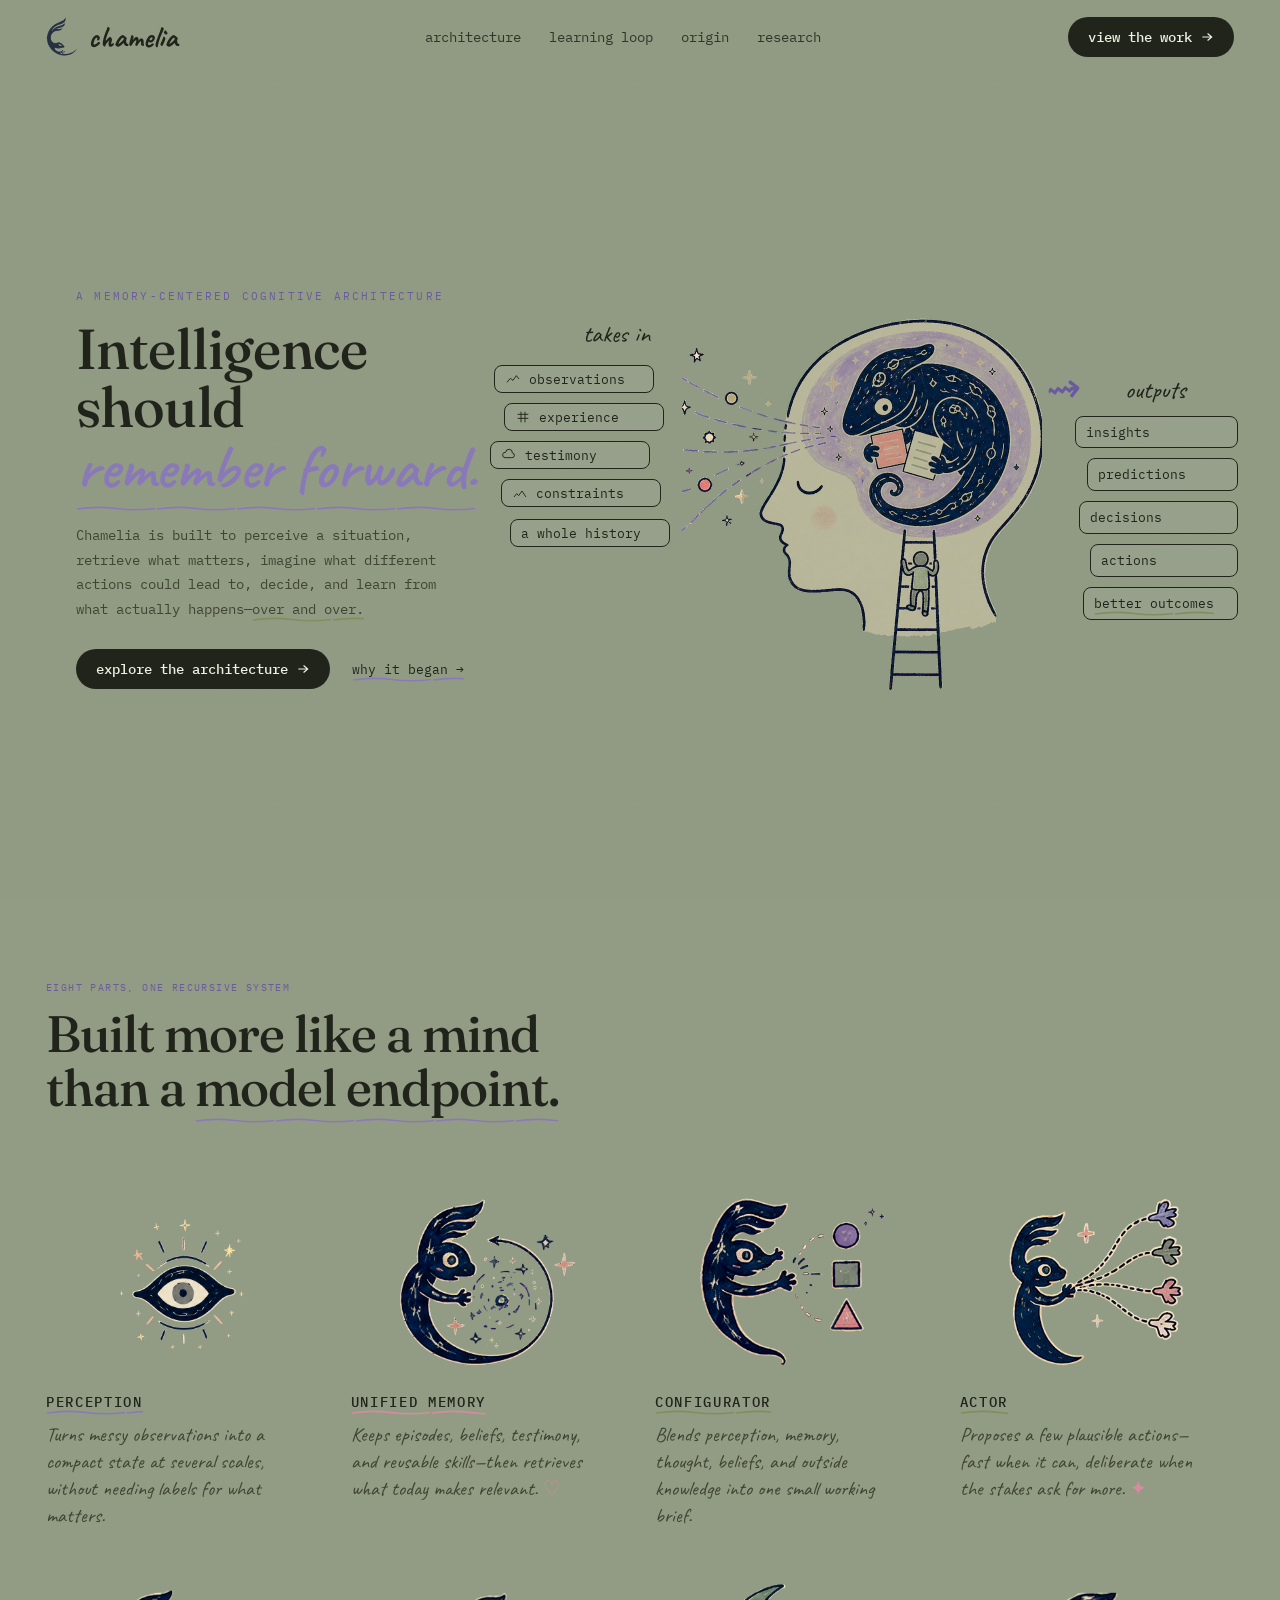
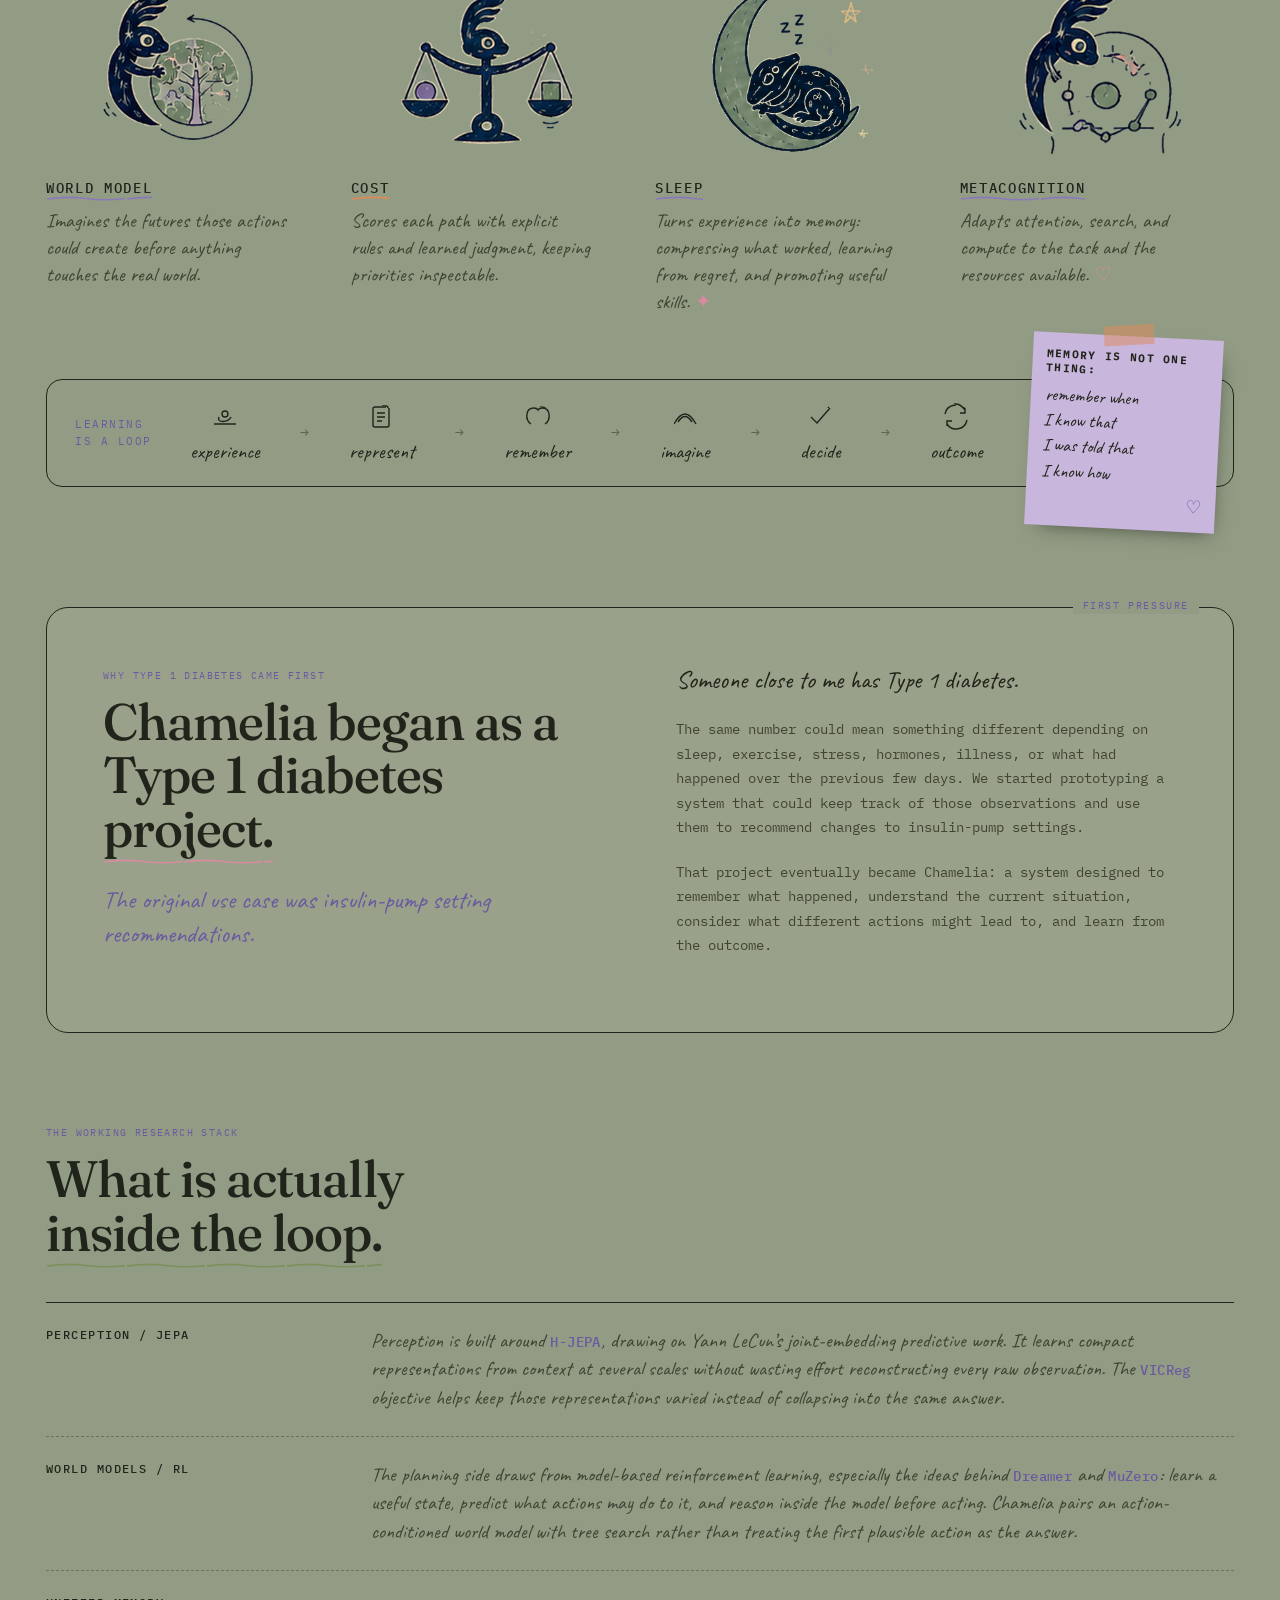
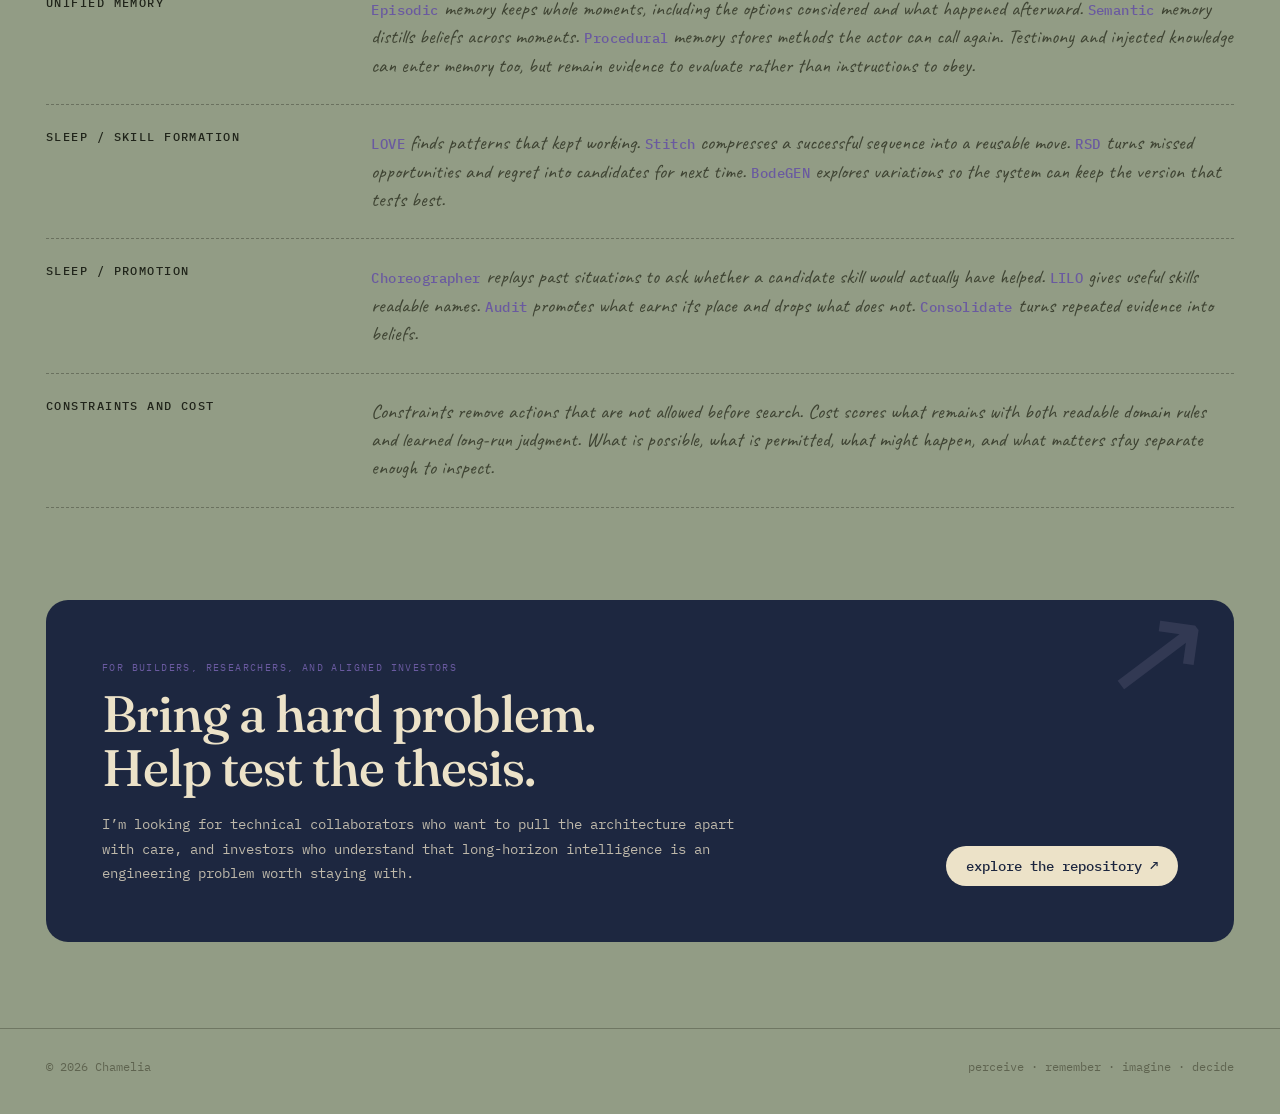
==== commit 65e8ff40: "Simplify personal narrative in index.html Removed a personal reflection to streamline the message." ====
--- a/index.html
+++ b/index.html
@@ -450,7 +450,7 @@
       <p class="origin-kicker">The original use case was insulin-pump setting recommendations.</p>
     </div>
     <div class="origin-copy">
-      <p class="big">Someone close to me has Type 1 diabetes. Watching her manage it gave me an indescribable appreciation for how strong-willed and intelligent she was.</p>
+      <p class="big">Someone close to me has Type 1 diabetes.</p>
       <p>The same number could mean something different depending on sleep, exercise, stress, hormones, illness, or what had happened over the previous few days. We started prototyping a system that could keep track of those observations and use them to recommend changes to insulin-pump settings.</p>
       <p>That project eventually became Chamelia: a system designed to remember what happened, understand the current situation, consider what different actions might lead to, and learn from the outcome.</p>
     </div>
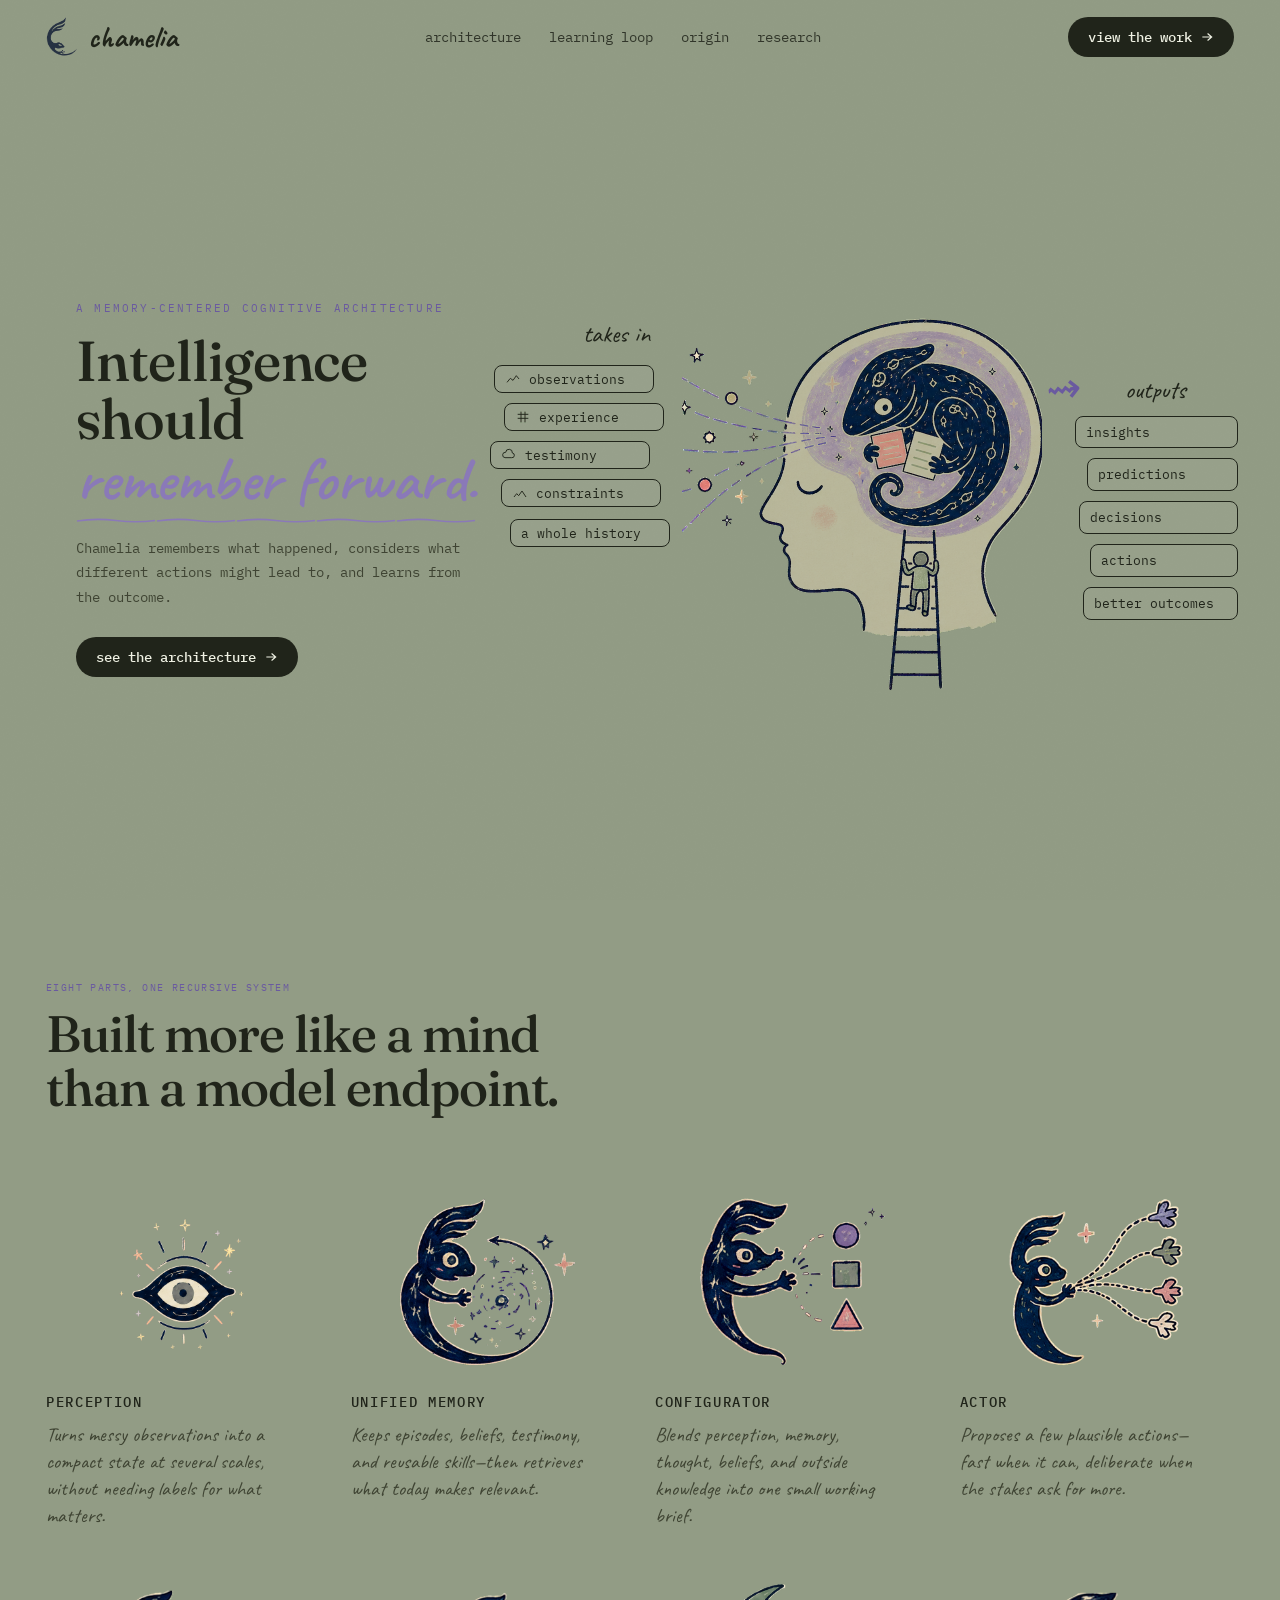
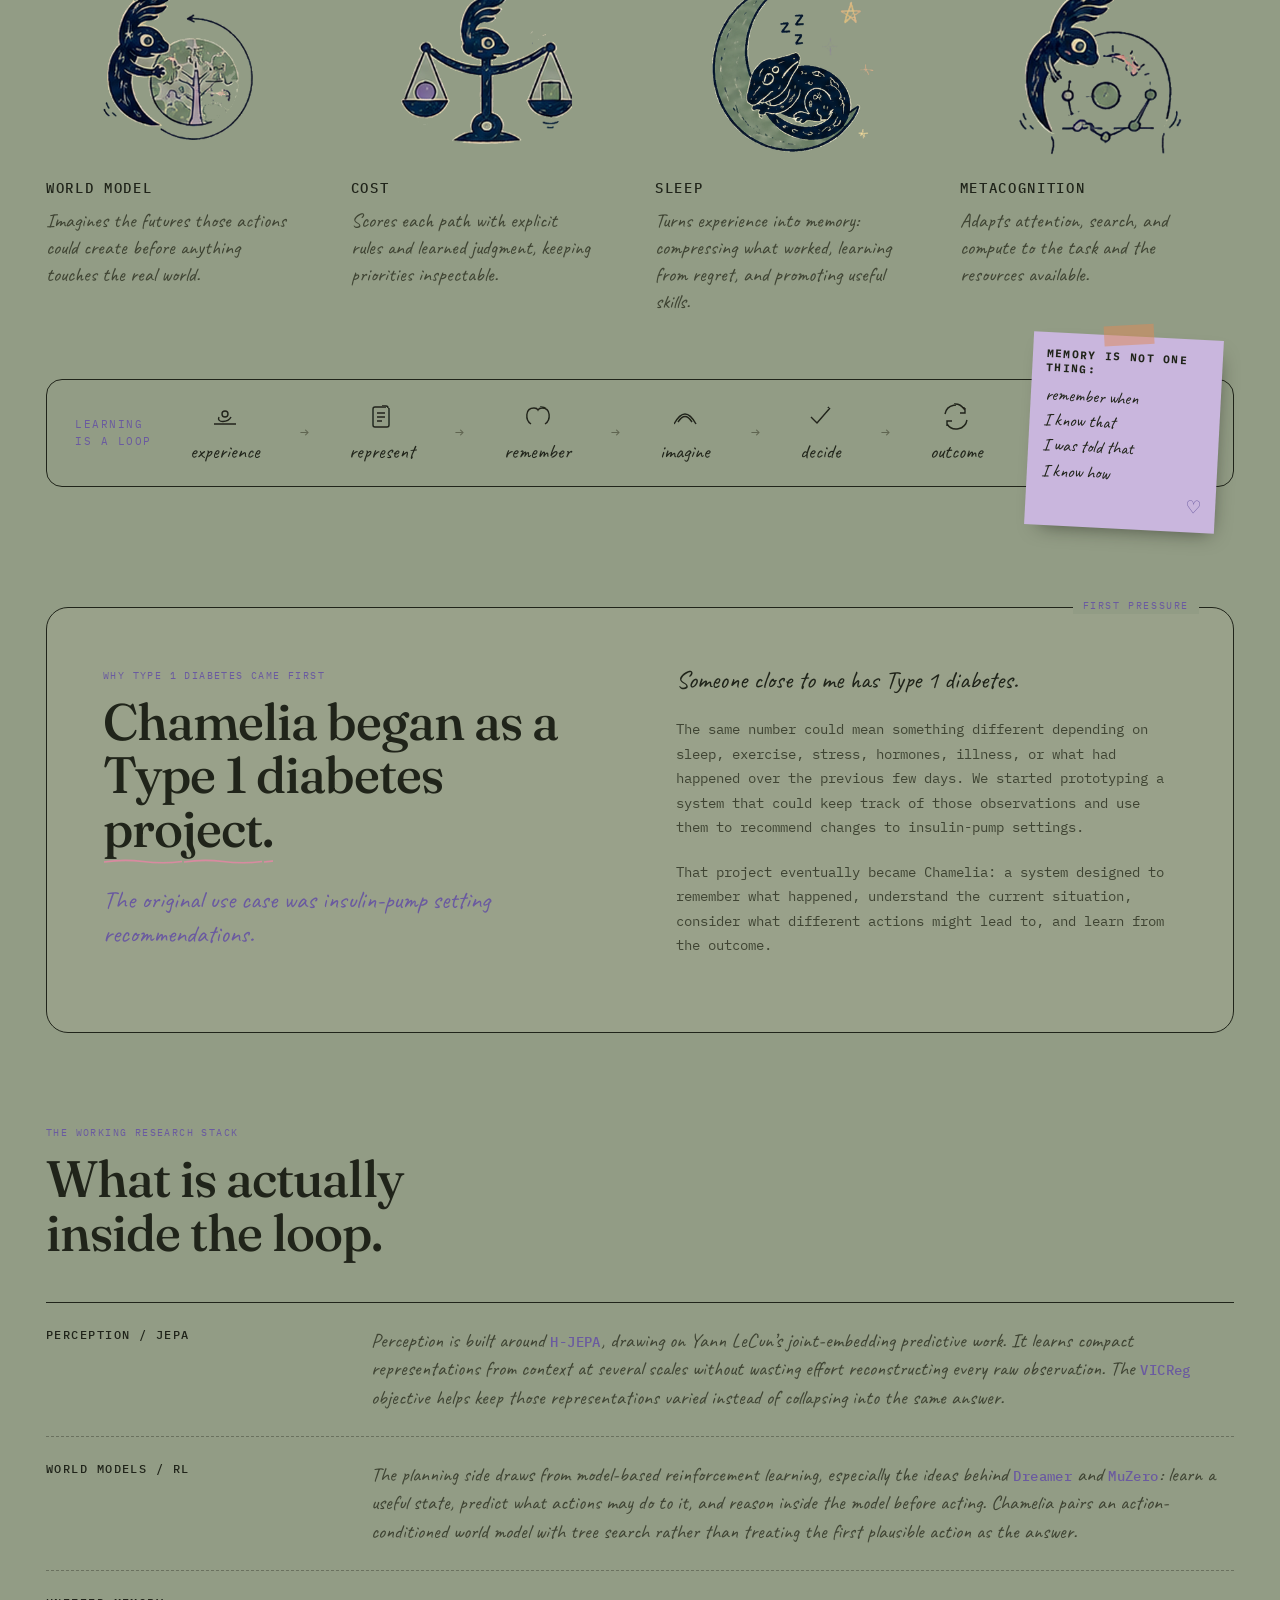
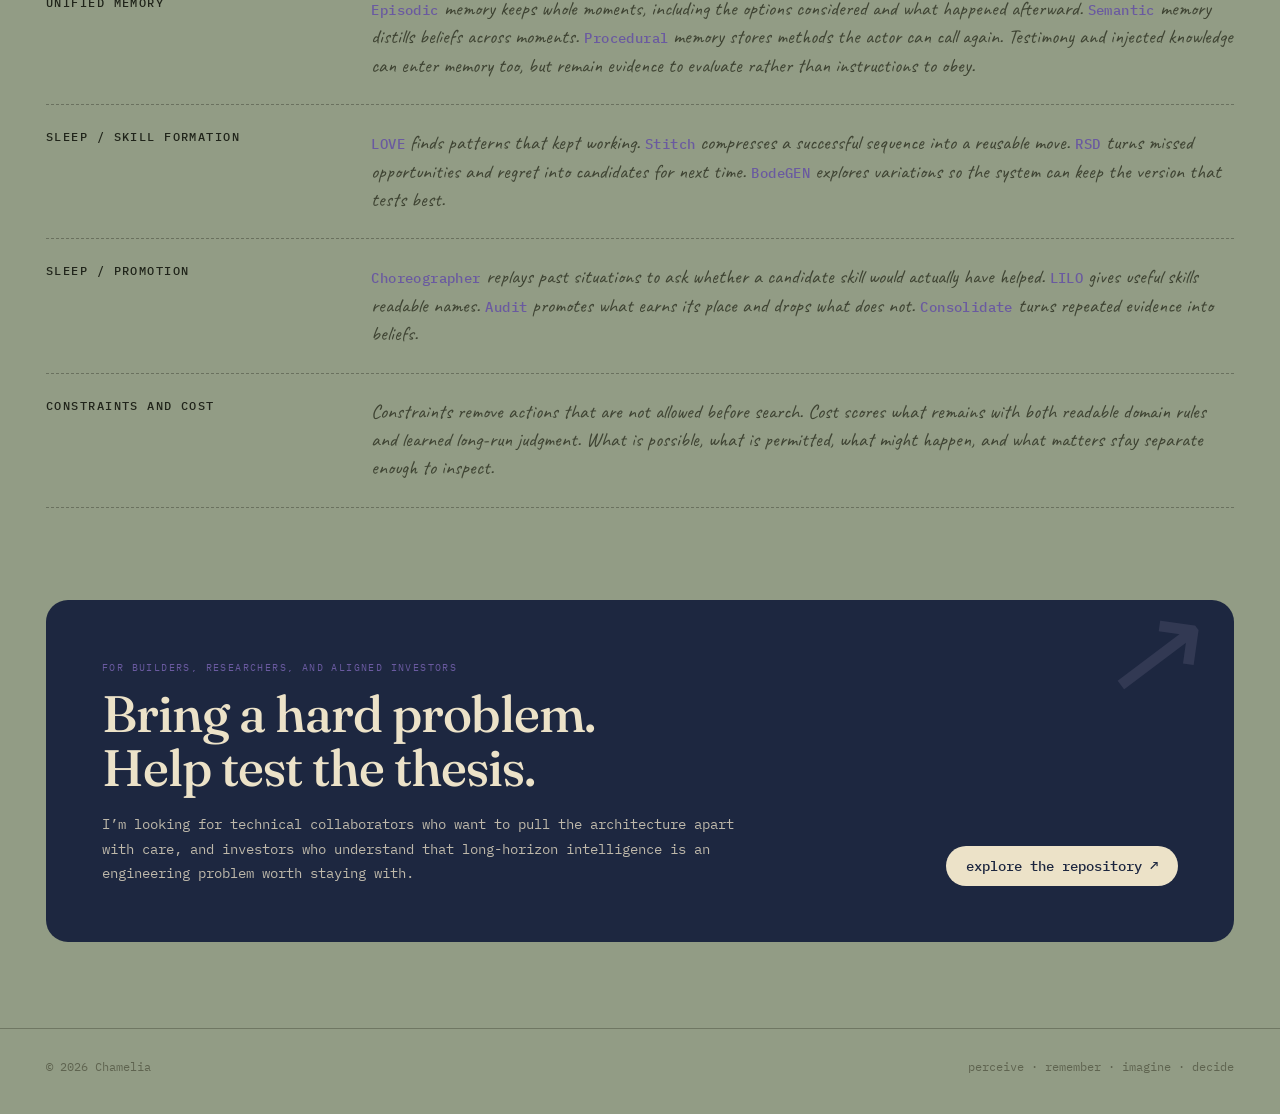
==== commit 6f51cb5d: "Simplify homepage emphasis" ====
--- a/index.html
+++ b/index.html
@@ -29,9 +29,6 @@
 .u::after{content:"";position:absolute;left:0;right:0;bottom:-4px;height:5px;background-repeat:repeat-x}
 .u-purple::after{background-image:url("data:image/svg+xml,%3Csvg xmlns='http://www.w3.org/2000/svg' width='80' height='5'%3E%3Cpath d='M1 3 Q20 0 40 2.5 T79 2.5' stroke='%238a79b8' fill='none' stroke-width='1.6'/%3E%3C/svg%3E")}
 .u-pink::after{background-image:url("data:image/svg+xml,%3Csvg xmlns='http://www.w3.org/2000/svg' width='80' height='5'%3E%3Cpath d='M1 3 Q20 0 40 2.5 T79 2.5' stroke='%23d98aa0' fill='none' stroke-width='1.6'/%3E%3C/svg%3E")}
-.u-green::after{background-image:url("data:image/svg+xml,%3Csvg xmlns='http://www.w3.org/2000/svg' width='80' height='5'%3E%3Cpath d='M1 3 Q20 0 40 2.5 T79 2.5' stroke='%237e8f5c' fill='none' stroke-width='1.6'/%3E%3C/svg%3E")}
-.u-coral::after{background-image:url("data:image/svg+xml,%3Csvg xmlns='http://www.w3.org/2000/svg' width='80' height='5'%3E%3Cpath d='M1 3 Q20 0 40 2.5 T79 2.5' stroke='%23dd8a58' fill='none' stroke-width='1.6'/%3E%3C/svg%3E")}
-.u-ink::after{background-image:url("data:image/svg+xml,%3Csvg xmlns='http://www.w3.org/2000/svg' width='80' height='5'%3E%3Cpath d='M1 3 Q20 0 40 2.5 T79 2.5' stroke='%2320241a' fill='none' stroke-width='1.4'/%3E%3C/svg%3E")}
 /* underline sweep-in */
 html.js .u::after{transform:scaleX(0);transform-origin:0 50%;transition:transform .7s cubic-bezier(.6,0,.3,1) .2s}
 html.js .u.inview::after{transform:scaleX(1)}
@@ -257,10 +254,9 @@
   <div class="hero-left">
     <span class="eyebrow">A memory-centered cognitive architecture</span>
     <h1>Intelligence should<br><span class="fwd u u-purple">remember forward.</span></h1>
-    <p class="lede">Chamelia is built to perceive a situation, retrieve what matters, imagine what different actions could lead to, decide, and learn from what actually happens&mdash;<span class="u u-green">over and over.</span></p>
+    <p class="lede">Chamelia remembers what happened, considers what different actions might lead to, and learns from the outcome.</p>
     <div class="cta-row">
-      <a class="pill" href="#architecture">explore the architecture <svg viewBox="0 0 24 24" fill="none" stroke="currentColor" stroke-width="2"><path class="sk" d="M4 12h15M13 6l7 6-7 6"/></svg></a>
-      <a class="link-sm u u-purple" href="#origin">why it began &#8594;</a>
+      <a class="pill" href="#architecture">see the architecture <svg viewBox="0 0 24 24" fill="none" stroke="currentColor" stroke-width="2"><path class="sk" d="M4 12h15M13 6l7 6-7 6"/></svg></a>
     </div>
   </div>
 
@@ -359,7 +355,7 @@
 
     <div class="io outputs">
       <span class="lbl">outputs</span>
-      <ul class="outs"><li>insights</li><li>predictions</li><li>decisions</li><li>actions</li><li><span class="u u-green">better outcomes</span></li></ul>
+      <ul class="outs"><li>insights</li><li>predictions</li><li>decisions</li><li>actions</li><li>better outcomes</li></ul>
     </div>
   </div>
 </section>
@@ -371,49 +367,49 @@
 <section class="section-intro">
   <div>
     <span class="micro">Eight parts, one recursive system</span>
-    <h2>Built more like a mind<br>than a <span class="u u-purple">model endpoint.</span></h2>
+    <h2>Built more like a mind<br>than a model endpoint.</h2>
   </div>
 </section>
 <section class="modules">
   <a class="mod module-link" href="module.html?module=perception" aria-label="Open the Perception module page">
     <div class="ico"><img src="icons/v5/perception-eye.png?v=1" alt="A complete hand-drawn eye representing perception"></div>
-    <h3 class="u u-purple">Perception</h3>
+    <h3>Perception</h3>
     <p>Turns messy observations into a compact state at several scales, without needing labels for what matters.</p>
   </a>
   <a class="mod module-link" href="module.html?module=memory" aria-label="Open the Unified Memory module page">
     <div class="ico"><img src="icons/v4/memory.png?v=1" alt="A complete hand-drawn Chamelia creature tending a swirl of memory"></div>
-    <h3 class="u u-pink">Unified Memory</h3>
-    <p>Keeps episodes, beliefs, testimony, and reusable skills&mdash;then retrieves what today makes relevant. <span class="heart">&#9825;</span></p>
+    <h3>Unified Memory</h3>
+    <p>Keeps episodes, beliefs, testimony, and reusable skills&mdash;then retrieves what today makes relevant.</p>
   </a>
   <a class="mod module-link" href="module.html?module=configurator" aria-label="Open the Configurator module page">
     <div class="ico"><img src="icons/v4/configurator.png?v=1" alt="A complete hand-drawn Chamelia creature arranging context for the configurator"></div>
-    <h3 class="u u-green">Configurator</h3>
+    <h3>Configurator</h3>
     <p>Blends perception, memory, thought, beliefs, and outside knowledge into one small working brief.</p>
   </a>
   <a class="mod module-link" href="module.html?module=actor" aria-label="Open the Actor module page">
     <div class="ico"><img src="icons/v4/actor.png?v=1" alt="A complete hand-drawn Chamelia creature proposing actions"></div>
-    <h3 class="u u-green">Actor</h3>
-    <p>Proposes a few plausible actions&mdash;fast when it can, deliberate when the stakes ask for more. <span class="heart">&#10022;</span></p>
+    <h3>Actor</h3>
+    <p>Proposes a few plausible actions&mdash;fast when it can, deliberate when the stakes ask for more.</p>
   </a>
   <a class="mod module-link" href="module.html?module=world-model" aria-label="Open the World Model module page">
     <div class="ico"><img src="icons/v3/worldmodel.png?v=1" alt="A hand-drawn Chamelia creature imagining a branching world"></div>
-    <h3 class="u u-purple">World Model</h3>
+    <h3>World Model</h3>
     <p>Imagines the futures those actions could create before anything touches the real world.</p>
   </a>
   <a class="mod module-link mod-cost" href="module.html?module=cost" aria-label="Open the Cost module page">
     <div class="ico"><img src="icons/v3/cost.png?v=1" alt="A hand-drawn Chamelia creature weighing possible costs"></div>
-    <h3 class="u u-coral">Cost</h3>
+    <h3>Cost</h3>
     <p>Scores each path with explicit rules and learned judgment, keeping priorities inspectable.</p>
   </a>
   <a class="mod module-link" href="module.html?module=sleep" aria-label="Open the Sleep module page">
     <div class="ico"><img src="icons/v3/sleep.png?v=1" alt="A hand-drawn Chamelia creature sleeping on a crescent moon"></div>
-    <h3 class="u u-purple">Sleep</h3>
-    <p>Turns experience into memory: compressing what worked, learning from regret, and promoting useful skills. <span class="heart">&#10022;</span></p>
+    <h3>Sleep</h3>
+    <p>Turns experience into memory: compressing what worked, learning from regret, and promoting useful skills.</p>
   </a>
   <a class="mod module-link" href="module.html?module=metacognition" aria-label="Open the Metacognition module page">
     <div class="ico"><img src="icons/v3/controller.png?v=1" alt="A hand-drawn Chamelia creature inspecting its own cognition"></div>
-    <h3 class="u u-purple">Metacognition</h3>
-    <p>Adapts attention, search, and compute to the task and the resources available. <span class="heart">&#9825;</span></p>
+    <h3>Metacognition</h3>
+    <p>Adapts attention, search, and compute to the task and the resources available.</p>
   </a>
 </section>
 
@@ -459,7 +455,7 @@
 
 <section class="research" id="research">
   <div class="research-head">
-    <div><span class="micro">The working research stack</span><h2>What is actually<br><span class="u u-green">inside the loop.</span></h2></div>
+    <div><span class="micro">The working research stack</span><h2>What is actually<br>inside the loop.</h2></div>
   </div>
   <div class="research-list">
     <article class="research-row"><h3>Perception / JEPA</h3><p>Perception is built around <strong>H-JEPA</strong>, drawing on Yann LeCun&rsquo;s joint-embedding predictive work. It learns compact representations from context at several scales without wasting effort reconstructing every raw observation. The <strong>VICReg</strong> objective helps keep those representations varied instead of collapsing into the same answer.</p></article>
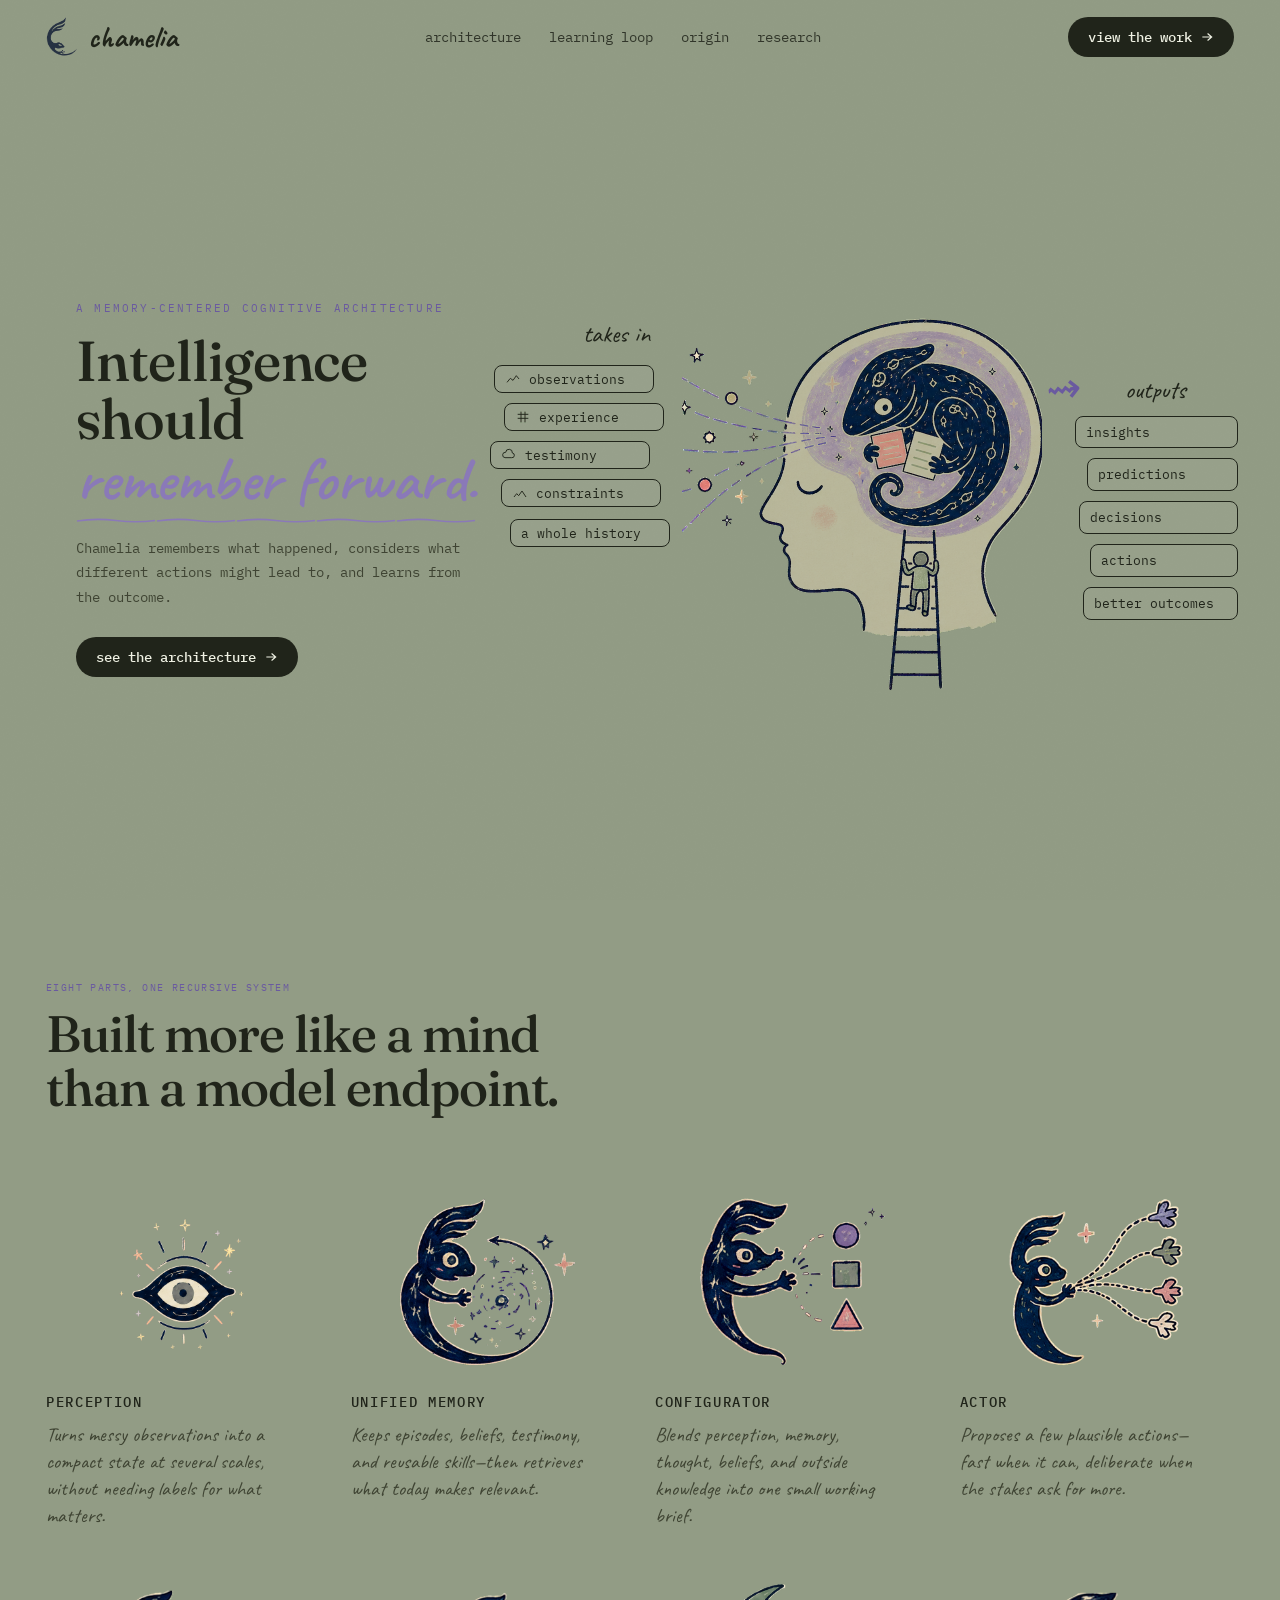
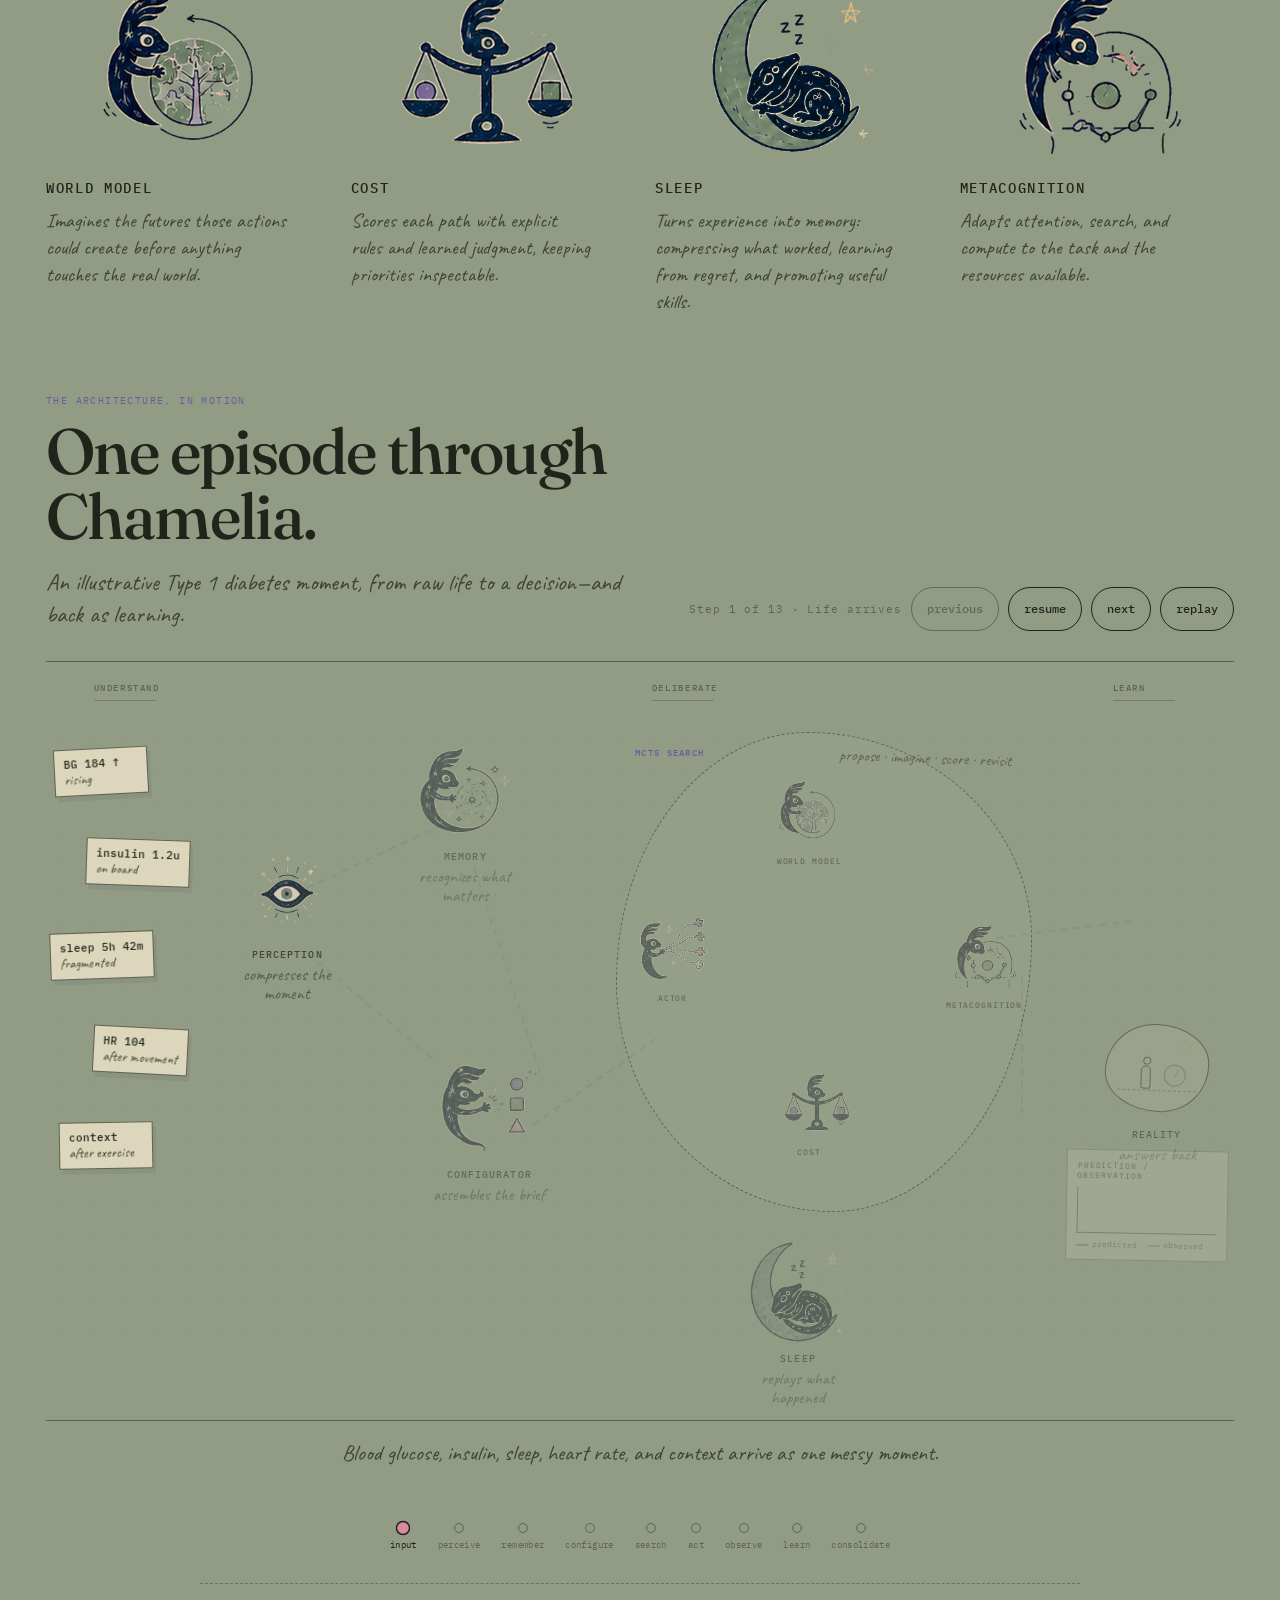
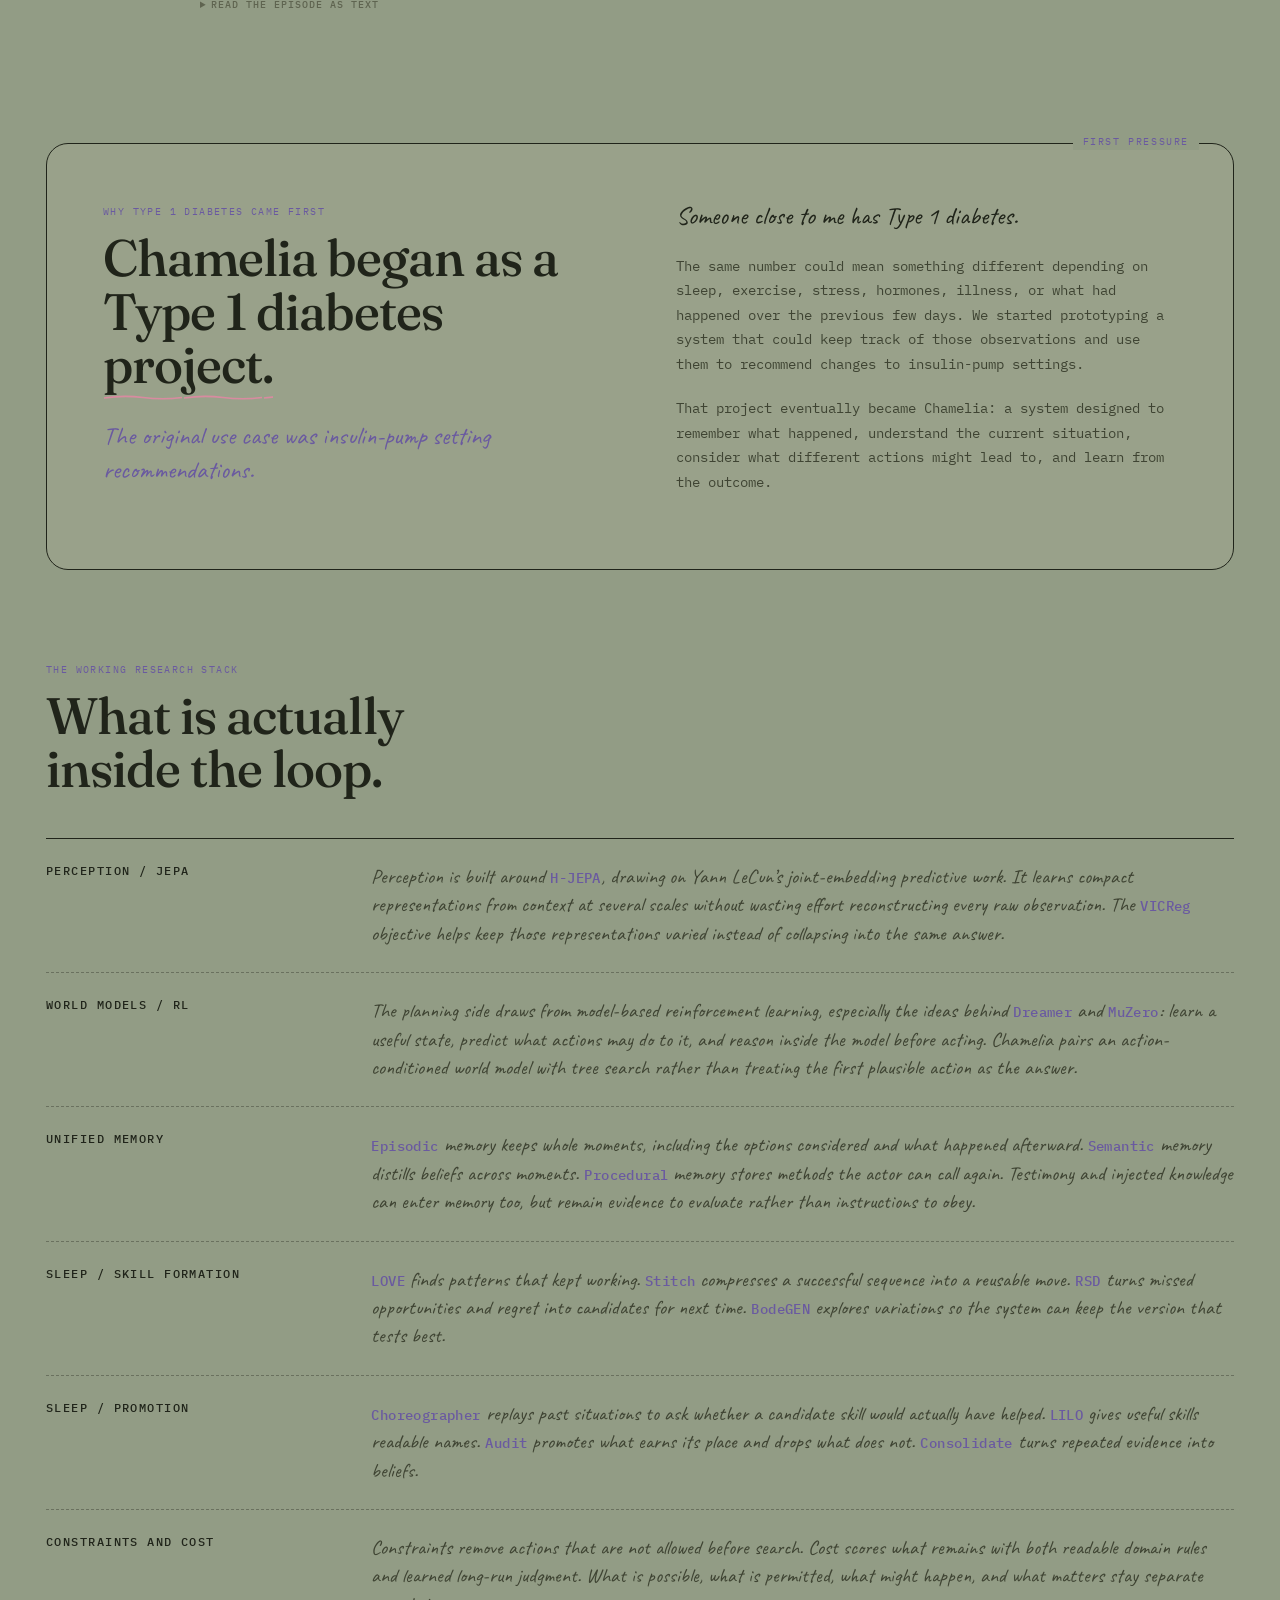
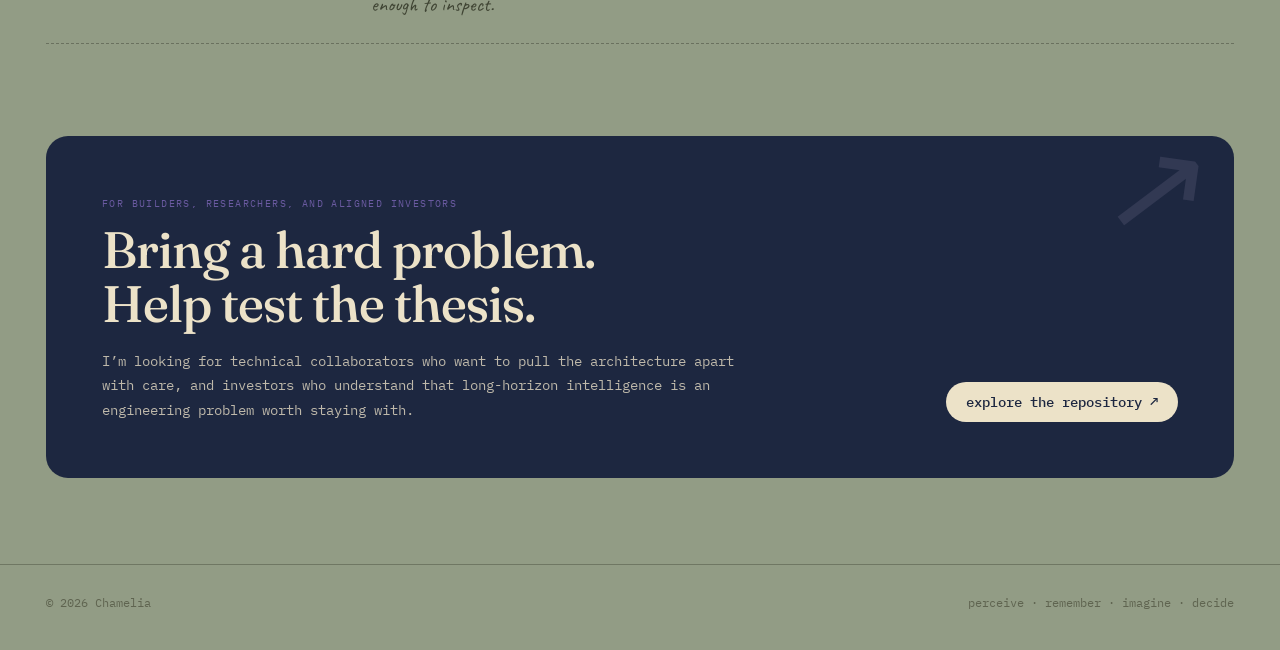
==== commit 4b7952d2: "Animate one episode through Chamelia" ====
--- a/index.html
+++ b/index.html
@@ -140,24 +140,6 @@
 .mod:nth-child(5){transition-delay:.05s}.mod:nth-child(6){transition-delay:.12s}.mod:nth-child(7){transition-delay:.19s}.mod:nth-child(8){transition-delay:.26s}
 @media(max-width:1100px){.modules{grid-template-columns:repeat(2,1fr)}}
 
-/* loop strip */
-.loop{margin:44px 46px 80px;border:1.5px solid var(--ink);border-radius:16px;padding:22px 28px;display:flex;align-items:center;gap:26px;position:relative;flex-wrap:wrap}
-.loop .label{font-family:var(--f-mono);font-size:11px;letter-spacing:.14em;color:var(--purple-ink);text-transform:uppercase;line-height:1.5;flex:0 0 auto}
-.loop .steps{display:flex;align-items:center;gap:16px;flex:1;justify-content:space-around;flex-wrap:wrap;padding-right:210px}
-.step{display:flex;flex-direction:column;align-items:center;gap:7px;font-family:var(--f-hand);font-size:20px;color:var(--ink)}
-.step svg{width:34px;height:30px}
-html.js .step{opacity:0;transform:translateY(10px);transition:opacity .6s ease,transform .6s ease}
-html.js .step.inview{opacity:1;transform:none}
-/* sticky */
-.sticky{position:absolute;right:14px;top:-44px;width:190px;background:var(--note);color:var(--ink);padding:14px 14px 14px;transform:rotate(3deg);box-shadow:5px 9px 20px -10px rgba(20,24,15,.6);font-family:var(--f-hand);transition:transform .3s ease}
-.sticky:hover{transform:rotate(1deg) translateY(-3px)}
-.sticky::before{content:"";position:absolute;left:50%;top:-11px;transform:translateX(-50%) rotate(-6deg);width:50px;height:20px;background:rgba(221,138,88,.5)}
-.sticky h4{font-family:var(--f-mono);font-size:11px;letter-spacing:.12em;margin:0 0 8px}
-.sticky .row{display:flex;align-items:center;gap:9px;font-size:18px;line-height:1.4}
-.sticky .cb{width:14px;height:14px;flex:0 0 auto}
-.sticky .heart{text-align:right;color:var(--purple-ink);font-size:18px;margin-top:6px}
-@media(max-width:1100px){.sticky{position:relative;right:auto;top:auto;margin-top:16px}.loop .steps{padding-right:0}}
-
 footer{padding:30px 46px 40px;font-family:var(--f-mono);font-size:12px;color:var(--ink3);display:flex;justify-content:space-between;border-top:1.3px solid rgba(32,36,26,.3);margin-top:auto}
 
 /* deeper story */
@@ -199,7 +181,7 @@
   .hero{grid-template-columns:1fr;align-items:flex-start;padding:20px 30px;gap:30px}
   .hero-left{max-width:680px}
   .diagram{flex-wrap:wrap}
-  .strip,.loop{flex-direction:column;align-items:flex-start}
+  .strip{flex-direction:column;align-items:flex-start}
   .page{min-height:0}
   .section-intro,.origin-grid{grid-template-columns:1fr}
   .origin-thread{grid-template-columns:1fr;gap:24px}
@@ -224,7 +206,6 @@
   .strip{padding:16px}.strip .feats{justify-content:flex-start}.strip .arr{display:none}
   .section-intro,.modules,.research{padding-left:20px;padding-right:20px}
   .modules{grid-template-columns:1fr;gap:30px}.mod .ico{height:210px}.mod .ico img{height:100%;width:100%;max-width:270px}
-  .loop{padding:20px}.loop .steps{justify-content:flex-start}.loop .steps .arr{display:none}
   .origin{padding:34px 24px}.origin-grid{gap:26px}.origin-note{align-items:flex-start}
   .research-lede{margin-top:20px}.research-row{grid-template-columns:1fr;gap:10px}
   .collab{padding:36px 24px}.collab h2{font-size:42px}
@@ -232,13 +213,16 @@
 }
 
 @media (prefers-reduced-motion: reduce){
-  *,*::before,*::after{animation:none!important;transition:none!important}
-  html.js .box,html.js .mod,html.js .step,html.js .outs li{opacity:1;transform:none}
-  html.js .u::after{transform:none}
-  html.js .arrows{clip-path:none}
-  html{scroll-behavior:auto;scroll-snap-type:none}
+  html:not(.force-motion) *,html:not(.force-motion) *::before,html:not(.force-motion) *::after{animation:none!important;transition:none!important}
+  html:not(.force-motion).js .box,html:not(.force-motion).js .mod,html:not(.force-motion).js .outs li{opacity:1;transform:none}
+  html:not(.force-motion).js .u::after{transform:none}
+  html:not(.force-motion).js .arrows{clip-path:none}
+  html:not(.force-motion){scroll-behavior:auto;scroll-snap-type:none}
 }
-</style></head>
+</style>
+<link rel="stylesheet" href="episode.css?v=1">
+<script src="episode.js?v=1" defer></script>
+</head>
 <body>
 <svg width="0" height="0" style="position:absolute"><filter id="sketch"><feTurbulence type="fractalNoise" baseFrequency="0.016" numOctaves="2" seed="7" result="n"/><feDisplacementMap in="SourceGraphic" in2="n" scale="2.4"/></filter></svg>
 
@@ -413,30 +397,126 @@
   </a>
 </section>
 
-<div class="loop" id="loop">
-  <div class="label">LEARNING<br>IS A LOOP</div>
-  <div class="steps">
-    <div class="step"><svg viewBox="0 0 34 30" fill="none" stroke="var(--ink)" stroke-width="1.4"><circle class="sk" cx="17" cy="12" r="3"/><path class="sk" d="M11 15c-3 6 9 6 12 0M6 22h22"/></svg>experience</div>
-    <span class="arr">&#8594;</span>
-    <div class="step"><svg viewBox="0 0 34 30" fill="none" stroke="var(--ink)" stroke-width="1.4"><rect class="sk" x="8" y="5" width="16" height="20" rx="2"/><path class="sk" d="M12 11h8M12 15h8M12 19h5"/></svg>represent</div>
-    <span class="arr">&#8594;</span>
-    <div class="step"><svg viewBox="0 0 34 30" fill="none" stroke="var(--ink)" stroke-width="1.4"><path class="sk" d="M10 22c-6-4-6-16 3-16 3 0 4 2 4 2s1-2 4-2c9 0 9 12 3 16"/></svg>remember</div>
-    <span class="arr">&#8594;</span>
-    <div class="step"><svg viewBox="0 0 34 30" fill="none" stroke="var(--ink)" stroke-width="1.4"><path class="sk" d="M6 22 Q17 2 28 22 M10 20 Q17 9 24 20"/></svg>imagine</div>
-    <span class="arr">&#8594;</span>
-    <div class="step"><svg viewBox="0 0 34 30" fill="none" stroke="var(--ink)" stroke-width="1.4"><path class="sk" d="M8 15 l6 6 13-15"/></svg>decide</div>
-    <span class="arr">&#8594;</span>
-    <div class="step"><svg viewBox="0 0 34 30" fill="none" stroke="var(--ink)" stroke-width="1.4"><path class="sk" d="M6 12a11 11 0 0 1 20-4M26 6v5h-5M28 18a11 11 0 0 1-20 4M8 24v-5h5"/></svg>outcome</div>
-  </div>
-  <div class="sticky">
-    <h4>MEMORY IS NOT ONE THING:</h4>
-    <div class="row">remember when</div>
-    <div class="row">I know that</div>
-    <div class="row">I was told that</div>
-    <div class="row">I know how</div>
-    <div class="heart">&#9825;</div>
-  </div>
-</div>
+<section class="episode" id="loop" data-episode aria-labelledby="episode-title">
+  <header class="episode-head">
+    <div>
+      <span class="micro">The architecture, in motion</span>
+      <h2 id="episode-title">One episode through Chamelia.</h2>
+      <p class="episode-intro">An illustrative Type 1 diabetes moment, from raw life to a decision&mdash;and back as learning.</p>
+    </div>
+    <div class="episode-controls" aria-label="Episode controls">
+      <span class="episode-progress" data-flow-progress>Step 1 of 13 &middot; Life arrives</span>
+      <button class="episode-control" type="button" data-flow-prev aria-label="Show previous stage">previous</button>
+      <button class="episode-control" type="button" data-flow-toggle aria-pressed="false">play episode</button>
+      <button class="episode-control" type="button" data-flow-next aria-label="Show next stage">next</button>
+      <button class="episode-control" type="button" data-flow-replay aria-label="Replay episode from the beginning">replay</button>
+    </div>
+  </header>
+
+  <figure class="episode-figure">
+    <div class="episode-stage" aria-hidden="true">
+      <span class="phase-label phase-understand">understand</span>
+      <span class="phase-label phase-deliberate">deliberate</span>
+      <span class="phase-label phase-learn">learn</span>
+
+      <div class="raw-stream">
+        <div class="data-scrap scrap-bg"><strong>BG 184 &#8593;</strong><small>rising</small></div>
+        <div class="data-scrap scrap-insulin"><strong>insulin 1.2u</strong><small>on board</small></div>
+        <div class="data-scrap scrap-sleep"><strong>sleep 5h 42m</strong><small>fragmented</small></div>
+        <div class="data-scrap scrap-heart"><strong>HR 104</strong><small>after movement</small></div>
+        <div class="data-scrap scrap-context"><strong>context</strong><small>after exercise</small></div>
+      </div>
+
+      <article class="flow-node node-perception">
+        <div class="flow-node-art"><img src="icons/v5/perception-eye.png?v=1" alt=""><span class="pupil-overlay"></span><span class="state-orbit"><i class="state-shape circle"></i><i class="state-shape square"></i><i class="state-shape triangle"></i></span></div>
+        <span class="flow-node-name">Perception</span><span class="flow-node-note">compresses the moment</span>
+      </article>
+      <article class="flow-node node-memory">
+        <div class="flow-node-art"><img src="icons/v4/memory.png?v=1" alt=""></div>
+        <span class="flow-node-name">Memory</span><span class="flow-node-note">recognizes what matters</span>
+      </article>
+      <article class="flow-node node-configurator">
+        <div class="flow-node-art"><img src="icons/v4/configurator.png?v=1" alt=""></div>
+        <span class="flow-node-name">Configurator</span><span class="flow-node-note">assembles the brief</span>
+      </article>
+      <article class="flow-node node-reality">
+        <div class="flow-node-art"><span class="reality-world"><i class="rw-sun"></i><i class="rw-person"></i><i class="rw-clock"></i><i class="rw-horizon"></i></span></div>
+        <span class="flow-node-name">Reality</span><span class="flow-node-note">answers back</span>
+      </article>
+      <article class="flow-node node-sleep">
+        <div class="flow-node-art"><img src="icons/v3/sleep.png?v=1" alt=""></div>
+        <span class="flow-node-name">Sleep</span><span class="flow-node-note">replays what happened</span>
+      </article>
+
+      <span class="state-packet packet-memory"><i></i><i></i><i></i></span>
+      <span class="state-packet packet-config"><i></i><i></i><i></i></span>
+      <span class="memory-scrap one">similar morning</span>
+      <span class="memory-scrap two">poor sleep</span>
+      <span class="memory-scrap three">exercise sensitivity</span>
+      <div class="working-brief"><span class="brief-line"></span><span class="brief-line"></span><span class="brief-line"></span></div>
+
+      <div class="search-arena">
+        <span class="search-label">MCTS search</span><span class="search-note">propose &middot; imagine &middot; score &middot; revisit</span>
+        <article class="flow-node node-actor"><div class="flow-node-art"><img src="icons/v4/actor.png?v=1" alt=""></div><span class="flow-node-name">Actor</span></article>
+        <article class="flow-node node-world"><div class="flow-node-art"><img src="icons/v3/worldmodel.png?v=1" alt=""></div><span class="flow-node-name">World Model</span></article>
+        <article class="flow-node node-cost"><div class="flow-node-art"><img src="icons/v3/cost.png?v=1" alt=""></div><span class="flow-node-name">Cost</span></article>
+        <article class="flow-node node-meta"><div class="flow-node-art"><img src="icons/v3/controller.png?v=1" alt=""></div><span class="flow-node-name">Metacognition</span></article>
+        <i class="action-seed a"></i><i class="action-seed b"></i><i class="action-seed c"></i>
+        <div class="mcts-tree">
+          <i class="tree-line t1"></i><i class="tree-line t2"></i><i class="tree-line t3"></i>
+          <i class="tree-line t1a"></i><i class="tree-line t1b"></i><i class="tree-line t2a"></i><i class="tree-line t2b"></i><i class="tree-line t3a"></i><i class="tree-line t3b"></i>
+          <span class="cost-mark score-a">0.18</span><span class="cost-mark score-b">0.41</span><span class="cost-mark score-c">0.76</span><span class="prune-mark">&#215;</span><span class="attention-ring"></span>
+        </div>
+      </div>
+
+      <div class="chosen-action"><strong>candidate action</strong><small>adjust basal window</small></div>
+      <div class="reality-card">
+        <h4>prediction / observation</h4>
+        <div class="trace">
+          <i class="trace-line predicted" style="--top:30px;--w:34px;--a:-14deg;--d:.1s"></i><i class="trace-line predicted" style="--top:22px;--w:38px;--a:8deg;--d:.3s;left:40px"></i><i class="trace-line predicted" style="--top:27px;--w:46px;--a:-7deg;--d:.5s;left:75px"></i>
+          <i class="trace-line observed" style="--top:35px;--w:36px;--a:-20deg;--d:.7s"></i><i class="trace-line observed" style="--top:23px;--w:40px;--a:-4deg;--d:.9s;left:42px"></i><i class="trace-line observed" style="--top:20px;--w:44px;--a:10deg;--d:1.1s;left:80px"></i>
+        </div>
+        <div class="trace-key"><span class="pred">predicted</span><span>observed</span></div>
+      </div>
+
+      <span class="feedback-arc"></span>
+      <i class="feedback-seed seed-memory"></i><i class="feedback-seed seed-world"></i><i class="feedback-seed seed-value"></i><i class="feedback-seed seed-sleep"></i>
+      <span class="skill-stamp">new reusable skill</span>
+
+      <i class="flow-link link-perception-memory"></i><i class="flow-link link-perception-config"></i><i class="flow-link link-memory-config"></i><i class="flow-link link-config-search"></i><i class="flow-link link-search-action"></i><i class="flow-link link-action-reality"></i>
+    </div>
+
+    <figcaption class="episode-caption" data-flow-caption>Blood glucose, insulin, sleep, heart rate, and context arrive as one messy moment.</figcaption>
+    <p class="sr-only">A Type 1 diabetes example moves through Chamelia. Observations become a perceived state; memory and planning shape an action; the observed outcome returns to the system as learning.</p>
+    <p class="sr-only" aria-live="polite" aria-atomic="true" data-flow-live></p>
+
+    <ol class="episode-steps" aria-label="Episode stages">
+      <li><button class="episode-step" type="button" data-flow-jump="input">input</button></li>
+      <li><button class="episode-step" type="button" data-flow-jump="perception">perceive</button></li>
+      <li><button class="episode-step" type="button" data-flow-jump="memory">remember</button></li>
+      <li><button class="episode-step" type="button" data-flow-jump="configure">configure</button></li>
+      <li><button class="episode-step" type="button" data-flow-jump="search">search</button></li>
+      <li><button class="episode-step" type="button" data-flow-jump="action">act</button></li>
+      <li><button class="episode-step" type="button" data-flow-jump="reality">observe</button></li>
+      <li><button class="episode-step" type="button" data-flow-jump="feedback">learn</button></li>
+      <li><button class="episode-step" type="button" data-flow-jump="sleep">consolidate</button></li>
+    </ol>
+  </figure>
+
+  <details class="episode-transcript">
+    <summary>Read the episode as text</summary>
+    <ol>
+      <li>Blood glucose, insulin, sleep, heart rate, and context arrive as one moment.</li>
+      <li>Perception compresses those observations into a compact current state.</li>
+      <li>Memory retrieves similar episodes, beliefs, and reusable skills.</li>
+      <li>The configurator combines current state, relevant memory, goals, and constraints.</li>
+      <li>The actor proposes actions; the world model branches futures; constraints prune; cost scores; metacognition controls search.</li>
+      <li>The strongest candidate leaves search and becomes the chosen action.</li>
+      <li>Reality returns an observed outcome, which may differ from the prediction.</li>
+      <li>The outcome updates memory and learning signals; sleep later consolidates useful patterns.</li>
+    </ol>
+  </details>
+</section>
 
 <section class="origin" id="origin">
   <div class="origin-grid">
@@ -493,7 +573,7 @@
     if(e.isIntersecting){ e.target.classList.add('inview'); io.unobserve(e.target); }
   }
 }, {threshold:.2});
-document.querySelectorAll('.box, .mod, .step, .u, .arrows, .outputs').forEach(el => io.observe(el));
+document.querySelectorAll('.box, .mod, .u, .arrows, .outputs').forEach(el => io.observe(el));
 
 </script>
 </body></html>
--- a/episode.css
+++ b/episode.css
@@ -0,0 +1,274 @@
+/* One episode through Chamelia */
+.sr-only{position:absolute!important;width:1px!important;height:1px!important;padding:0!important;margin:-1px!important;overflow:hidden!important;clip:rect(0,0,0,0)!important;white-space:nowrap!important;border:0!important}
+.episode{margin:54px 46px 92px;position:relative;z-index:2}
+.episode-head{display:grid;grid-template-columns:minmax(0,1fr) auto;gap:40px;align-items:end}
+.episode-head h2{font-family:var(--f-head);font-size:clamp(42px,5vw,68px);font-weight:500;line-height:1.02;letter-spacing:-.025em;margin:10px 0 0}
+.episode-intro{font-family:var(--f-hand);font-size:24px;line-height:1.35;color:var(--ink2);max-width:610px;margin:18px 0 0}
+.episode-controls{display:flex;gap:9px;align-items:center;justify-content:flex-end;flex-wrap:wrap}
+.episode-control{min-height:44px;border:1.25px solid var(--ink);border-radius:999px;background:transparent;color:var(--ink);font:500 12px var(--f-mono);padding:9px 15px;cursor:pointer}
+.episode-control:hover{background:rgba(236,226,200,.17)}
+.episode-control:focus-visible,.episode-step:focus-visible{outline:2px dashed var(--purple-ink);outline-offset:4px}
+.episode-control[disabled]{opacity:.42;cursor:default}
+.episode-progress{font:11px var(--f-mono);letter-spacing:.08em;color:var(--ink3);min-width:118px;text-align:right}
+
+.episode-figure{margin:30px 0 0}
+.episode-stage{position:relative;min-height:760px;border-top:1.35px solid rgba(32,36,26,.5);border-bottom:1.35px solid rgba(32,36,26,.5);overflow:hidden;isolation:isolate}
+.episode-stage::before{content:"";position:absolute;inset:0;pointer-events:none;opacity:.34;background-image:radial-gradient(circle,var(--ink3) .7px,transparent .8px);background-size:31px 31px;mask-image:linear-gradient(to bottom,transparent,#000 17%,#000 83%,transparent)}
+.phase-label{position:absolute;top:20px;font:500 9px var(--f-mono);letter-spacing:.18em;text-transform:uppercase;color:var(--ink3)}
+.phase-understand{left:4%}.phase-deliberate{left:51%}.phase-learn{right:5%}
+.phase-label::after{content:"";display:block;width:62px;border-top:1px solid currentColor;margin-top:7px;opacity:.55}
+
+.flow-node{position:absolute;width:126px;text-align:center;z-index:5;transition:opacity .45s ease,filter .45s ease,transform .6s cubic-bezier(.2,.75,.25,1)}
+.flow-node-art{height:112px;display:grid;place-items:center;position:relative}
+.flow-node img{display:block;width:112px;height:112px;object-fit:contain;mix-blend-mode:multiply;filter:saturate(.94)}
+.flow-node-name{display:block;margin-top:4px;font:500 10px var(--f-mono);letter-spacing:.11em;text-transform:uppercase}
+.flow-node-note{display:block;margin-top:4px;font:17px/1.15 var(--f-hand);color:var(--ink2)}
+.node-perception{left:15%;top:170px}.node-memory{left:30%;top:72px}.node-configurator{left:32%;top:390px}
+.node-sleep{left:58%;top:574px}.node-reality{right:1.2%;top:350px}
+.episode:not(.is-static) .flow-node{opacity:.42;filter:saturate(.55)}
+.episode[data-state="raw-input"] .node-perception{opacity:.72;filter:none}
+.episode[data-state="perceive"] .node-perception,
+.episode[data-state="retrieve"] .node-memory,
+.episode[data-state="configure"] .node-configurator,
+.episode[data-state="propose"] .node-actor,
+.episode[data-state="simulate"] .node-world,
+.episode[data-state="score"] .node-cost,
+.episode[data-state="prune"] .node-meta,
+.episode[data-state="choose"] .node-actor,
+.episode[data-state="observe"] .node-reality,
+.episode[data-state="learn"] .node-reality,
+.episode[data-state="consolidate"] .node-sleep{opacity:1;filter:none;transform:scale(1.03)}
+
+.flow-node::after{content:"";position:absolute;left:50%;top:48%;width:118px;height:118px;border:1.5px dashed transparent;border-radius:50%;transform:translate(-50%,-50%) scale(.75);transition:border-color .35s ease,transform .55s ease,opacity .45s ease;opacity:0;z-index:-1}
+.episode[data-state="perceive"] .node-perception::after,
+.episode[data-state="retrieve"] .node-memory::after,
+.episode[data-state="configure"] .node-configurator::after,
+.episode[data-state="consolidate"] .node-sleep::after{border-color:var(--purple-ink);transform:translate(-50%,-50%) scale(1.12);opacity:.7}
+
+/* T1D field-note scraps */
+.raw-stream{position:absolute;left:0;top:74px;width:155px;height:480px;z-index:6}
+.data-scrap{position:absolute;left:var(--x);top:var(--y);min-width:94px;padding:7px 9px;background:rgba(236,226,200,.82);border:1px solid rgba(32,36,26,.65);box-shadow:3px 5px 0 rgba(29,39,64,.08);font:10.5px/1.35 var(--f-mono);transform:rotate(var(--r));opacity:.22;transition:left 1.15s cubic-bezier(.2,.7,.2,1),top 1.15s cubic-bezier(.2,.7,.2,1),transform 1.15s ease,opacity .45s ease}
+.data-scrap strong{font-weight:500;display:block}.data-scrap small{font:14px var(--f-hand);color:var(--ink2)}
+.scrap-bg{--x:8px;--y:12px;--r:-3deg}.scrap-insulin{--x:40px;--y:103px;--r:2deg}.scrap-sleep{--x:4px;--y:196px;--r:-2deg}.scrap-heart{--x:47px;--y:291px;--r:3deg}.scrap-context{--x:13px;--y:386px;--r:-1deg}
+.episode.has-visited-perceive .data-scrap{left:178px;top:142px;transform:rotate(12deg) scale(.16);opacity:0}
+.episode[data-state="raw-input"] .data-scrap{animation:scrap-arrive 1.2s both;animation-delay:var(--delay,0s)}
+.scrap-bg{--delay:.05s}.scrap-insulin{--delay:.18s}.scrap-sleep{--delay:.31s}.scrap-heart{--delay:.44s}.scrap-context{--delay:.57s}
+@keyframes scrap-arrive{from{opacity:0;transform:translateX(-26px) rotate(var(--r))}to{opacity:1;transform:translateX(0) rotate(var(--r))}}
+
+/* Perception chews raw observations into a compact state. */
+.pupil-overlay{position:absolute;left:50%;top:51%;width:13px;height:13px;border-radius:50%;background:var(--navy);transform:translate(-50%,-50%);opacity:0;pointer-events:none}
+.episode[data-state="perceive"] .pupil-overlay{opacity:1;animation:pupil-open 2s ease-in-out both}
+@keyframes pupil-open{0%,100%{transform:translate(-50%,-50%) scale(.75)}34%{transform:translate(-50%,-50%) scale(1.75)}67%{transform:translate(-50%,-50%) scale(1.15)}}
+.state-orbit{position:absolute;left:50%;top:50%;width:108px;height:108px;transform:translate(-50%,-50%);opacity:0}
+.episode.has-visited-perceive .state-orbit{opacity:1}
+.state-shape{position:absolute;width:14px;height:14px;border:1.4px solid var(--ink);transition:transform .6s ease}
+.state-shape.circle{left:5px;top:43px;background:var(--purple);border-radius:50%}.state-shape.square{right:3px;top:19px;background:var(--green)}.state-shape.triangle{left:48px;bottom:0;background:var(--pink);clip-path:polygon(50% 0,100% 100%,0 100%)}
+.episode[data-state="perceive"] .state-orbit{animation:orbit-state 2.05s ease-in-out both}
+@keyframes orbit-state{0%{transform:translate(-50%,-50%) rotate(-28deg) scale(.45);opacity:0}45%{opacity:1}100%{transform:translate(-50%,-50%) rotate(330deg) scale(1)}}
+
+/* Compact-state packets split toward memory and configuration. */
+.state-packet{position:absolute;left:20%;top:270px;width:31px;height:24px;z-index:7;opacity:0;transition:left 1s cubic-bezier(.2,.75,.25,1),top 1s cubic-bezier(.2,.75,.25,1),opacity .35s ease,transform 1s ease}
+.state-packet i{position:absolute;width:9px;height:9px;border:1px solid var(--ink)}
+.state-packet i:nth-child(1){left:0;top:8px;border-radius:50%;background:var(--purple)}.state-packet i:nth-child(2){left:12px;top:0;background:var(--green)}.state-packet i:nth-child(3){right:0;bottom:0;background:var(--pink);clip-path:polygon(50% 0,100% 100%,0 100%)}
+.episode.has-visited-retrieve .packet-memory{left:34%;top:160px;opacity:1;transform:rotate(14deg)}
+.episode.has-visited-configure .packet-memory{opacity:0}
+.episode.has-visited-configure .packet-config{left:36.5%;top:468px;opacity:1;transform:rotate(-7deg)}
+.episode.has-visited-propose .packet-config{opacity:0}
+
+/* Retrieved memory scraps. */
+.memory-scrap{position:absolute;z-index:7;padding:5px 7px;background:rgba(236,226,200,.88);border:1px solid rgba(32,36,26,.55);font:9px var(--f-mono);opacity:0;transform:scale(.45) rotate(var(--r));transition:left .95s ease,top .95s ease,opacity .45s ease,transform .95s ease}
+.memory-scrap.one{left:28.5%;top:78px;--r:-7deg}.memory-scrap.two{left:37%;top:115px;--r:5deg}.memory-scrap.three{left:34%;top:216px;--r:-2deg}
+.episode.has-visited-retrieve .memory-scrap{opacity:.92;transform:scale(1) rotate(var(--r))}
+.episode.has-visited-configure .memory-scrap{left:37%;top:445px;opacity:0;transform:scale(.25) rotate(12deg)}
+.episode[data-state="retrieve"] .node-memory{animation:memory-recognize 1.8s ease-in-out both}
+@keyframes memory-recognize{0%,100%{transform:rotate(0)}35%{transform:rotate(-4deg) scale(1.05)}65%{transform:rotate(3deg)}}
+
+/* Configurator assembles one working brief. */
+.working-brief{position:absolute;left:37%;top:442px;width:100px;min-height:74px;padding:9px;background:rgba(236,226,200,.92);border:1.3px solid var(--ink);box-shadow:5px 7px 0 rgba(29,39,64,.1);transform:rotate(-3deg) scale(.25);opacity:0;z-index:8;transition:left 1.05s ease,top 1.05s ease,opacity .4s ease,transform 1.05s ease}
+.working-brief::before{content:"working brief";font:500 8px var(--f-mono);letter-spacing:.08em;text-transform:uppercase}
+.brief-line{display:block;border-bottom:2px solid var(--ink3);margin-top:7px;transform:scaleX(0);transform-origin:left;transition:transform .4s ease}
+.brief-line:nth-child(2){width:78%}.brief-line:nth-child(3){width:58%;border-color:var(--purple-ink)}.brief-line:nth-child(4){width:88%;border-color:var(--green)}
+.episode.has-visited-configure .working-brief{opacity:1;transform:rotate(-3deg) scale(1)}
+.episode.has-visited-configure .brief-line{transform:scaleX(1)}
+.episode.has-visited-propose .working-brief{left:51%;top:290px;transform:rotate(4deg) scale(.78);opacity:.45}
+.episode.has-visited-simulate .working-brief{opacity:0}
+.episode[data-state="configure"] .node-configurator{animation:config-snap 1.8s ease-in-out both}
+@keyframes config-snap{0%,100%{transform:rotate(0)}28%{transform:rotate(4deg) translateY(-4px)}52%{transform:rotate(-3deg)}74%{transform:rotate(1deg)}}
+
+/* Deliberation arena: actor, world model, cost, metacognition. */
+.search-arena{position:absolute;left:48%;top:70px;width:35%;height:480px;border:1.4px dashed rgba(32,36,26,.48);border-radius:46% 54% 48% 52%/52% 43% 57% 48%;z-index:3;background:rgba(236,226,200,.035)}
+.search-label{position:absolute;left:18px;top:14px;font:500 9px var(--f-mono);letter-spacing:.14em;text-transform:uppercase;color:var(--purple-ink)}
+.search-note{position:absolute;right:20px;top:15px;font:16px var(--f-hand);color:var(--ink3);transform:rotate(2deg)}
+.search-arena .flow-node{width:94px}.search-arena .flow-node-art{height:82px}.search-arena .flow-node img{width:82px;height:82px}.search-arena .flow-node-name{font-size:8px}
+.node-actor{left:2%;top:174px}.node-world{left:35%;top:37px}.node-cost{left:35%;top:328px}.node-meta{right:0;top:181px}
+
+.action-seed{position:absolute;left:24%;top:232px;width:13px;height:13px;border:1px solid var(--ink);opacity:0;z-index:8;transition:left .8s ease,top .8s ease,opacity .35s ease,transform .8s ease}
+.action-seed.a{background:var(--purple);border-radius:50%}.action-seed.b{background:var(--green);transform:translateY(18px)}.action-seed.c{background:var(--pink);clip-path:polygon(50% 0,100% 100%,0 100%);transform:translateY(36px)}
+.episode.has-visited-propose .action-seed{opacity:1;left:37%;top:226px}
+.episode.has-visited-simulate .action-seed.a{left:49%;top:160px}.episode.has-visited-simulate .action-seed.b{left:49%;top:228px}.episode.has-visited-simulate .action-seed.c{left:49%;top:298px}
+.episode[data-state="propose"] .node-actor{animation:actor-cast 1.55s ease-out both}
+@keyframes actor-cast{0%,100%{transform:rotate(0)}40%{transform:rotate(-7deg) translateX(-4px)}65%{transform:rotate(5deg) translateX(5px)}}
+
+.mcts-tree{position:absolute;left:42%;top:122px;width:43%;height:245px;z-index:6;opacity:0;transition:opacity .4s ease}
+.episode.has-visited-simulate .mcts-tree{opacity:1}
+.tree-line{position:absolute;height:2px;background:var(--ink);transform-origin:left center;transform:rotate(var(--angle)) scaleX(0);width:var(--length);left:var(--left);top:var(--top);transition:transform .85s cubic-bezier(.2,.7,.25,1);transition-delay:var(--tree-delay)}
+.tree-line::after{content:"";position:absolute;right:-4px;top:-3px;width:7px;height:7px;border-radius:50%;background:var(--cream);border:1px solid var(--ink)}
+.episode.has-visited-simulate .tree-line{transform:rotate(var(--angle)) scaleX(1)}
+.t1{--left:0;--top:118px;--length:62px;--angle:-48deg;--tree-delay:.1s}.t2{--left:0;--top:118px;--length:67px;--angle:0deg;--tree-delay:.18s}.t3{--left:0;--top:118px;--length:64px;--angle:48deg;--tree-delay:.26s}
+.t1a{--left:42px;--top:72px;--length:54px;--angle:-30deg;--tree-delay:.65s}.t1b{--left:42px;--top:72px;--length:50px;--angle:26deg;--tree-delay:.72s}
+.t2a{--left:66px;--top:118px;--length:58px;--angle:-20deg;--tree-delay:.8s}.t2b{--left:66px;--top:118px;--length:56px;--angle:25deg;--tree-delay:.88s}
+.t3a{--left:42px;--top:164px;--length:55px;--angle:-18deg;--tree-delay:.95s}.t3b{--left:42px;--top:164px;--length:52px;--angle:34deg;--tree-delay:1.02s}
+.episode[data-state="simulate"] .mcts-tree{animation:tree-breathe 1.85s ease both}
+@keyframes tree-breathe{0%{transform:scale(.82);opacity:0}100%{transform:scale(1);opacity:1}}
+.cost-mark{position:absolute;padding:3px 5px;background:rgba(236,226,200,.92);border:1px solid var(--ink);font:8px var(--f-mono);opacity:0;transform:scale(.6) rotate(var(--r));transition:opacity .35s ease,transform .5s ease}
+.score-a{left:68%;top:15%;--r:-4deg}.score-b{left:76%;top:47%;--r:2deg}.score-c{left:66%;top:81%;--r:4deg}
+.episode.has-visited-score .cost-mark{opacity:1;transform:scale(1) rotate(var(--r))}
+.prune-mark{position:absolute;left:72%;top:79%;font:500 22px var(--f-mono);color:var(--coral);opacity:0;transform:rotate(-12deg) scale(.6);transition:opacity .3s ease,transform .45s ease}
+.episode.has-visited-prune .prune-mark{opacity:1;transform:rotate(-12deg) scale(1)}
+.episode.has-visited-prune .t3a,.episode.has-visited-prune .t3b{opacity:.2;text-decoration:line-through}
+.attention-ring{position:absolute;left:46%;top:66px;width:146px;height:126px;border:2px solid rgba(138,121,184,.55);border-radius:50%;opacity:0;transform:rotate(-8deg) scale(.6);transition:opacity .4s ease,transform .7s ease}
+.episode.has-visited-prune .attention-ring{opacity:1;transform:rotate(-8deg) scale(1)}
+.episode.has-visited-choose .t1,.episode.has-visited-choose .t1a{height:4px;background:var(--purple-ink)}
+
+/* Chosen action exits search. */
+.chosen-action{position:absolute;left:76%;top:265px;z-index:9;padding:8px 10px;background:rgba(236,226,200,.94);border:1.4px solid var(--ink);box-shadow:4px 6px 0 rgba(29,39,64,.1);font:9px/1.3 var(--f-mono);transform:rotate(-3deg) scale(.45);opacity:0;transition:left 1.2s cubic-bezier(.2,.7,.2,1),top 1.2s ease,opacity .4s ease,transform 1.2s ease}
+.chosen-action strong{font-weight:500;display:block}.chosen-action small{font:14px var(--f-hand);color:var(--ink2)}
+.episode.has-visited-choose .chosen-action{opacity:1;transform:rotate(-3deg) scale(1)}
+.episode.has-visited-act .chosen-action{left:88%;top:255px;transform:rotate(4deg) scale(.82)}
+.episode.has-visited-observe .chosen-action{opacity:.18}
+.episode[data-state="choose"] .chosen-action{animation:chosen-pulse 1.25s ease both}
+@keyframes chosen-pulse{50%{box-shadow:0 0 0 10px rgba(138,121,184,.18),4px 6px 0 rgba(29,39,64,.1)}}
+
+/* Reality answers with predicted vs observed traces. */
+.reality-card{position:absolute;right:.5%;top:488px;width:162px;padding:10px;background:rgba(236,226,200,.72);border:1px solid rgba(32,36,26,.65);transform:rotate(1deg);opacity:.22;z-index:7;transition:opacity .45s ease,transform .55s ease}
+.reality-card h4{font:500 8px var(--f-mono);letter-spacing:.12em;text-transform:uppercase;margin:0 0 7px}
+.trace{height:46px;position:relative;border-left:1px solid var(--ink);border-bottom:1px solid var(--ink);overflow:hidden}
+.trace-line{position:absolute;left:8px;top:var(--top);width:var(--w);height:2px;background:var(--ink);transform-origin:left;transform:rotate(var(--a)) scaleX(0);transition:transform .55s ease;transition-delay:var(--d)}
+.trace-line.predicted{background:repeating-linear-gradient(90deg,var(--purple-ink) 0 5px,transparent 5px 9px)}
+.trace-line.observed{background:var(--green)}
+.episode.has-visited-observe .reality-card{opacity:1;transform:rotate(1deg) translateY(-3px)}
+.episode.has-visited-observe .trace-line{transform:rotate(var(--a)) scaleX(1)}
+.trace-key{display:flex;gap:10px;margin-top:6px;font:8px var(--f-mono)}
+.trace-key span::before{content:"";display:inline-block;width:12px;border-top:2px solid var(--green);margin-right:4px;vertical-align:middle}.trace-key .pred::before{border-top:2px dashed var(--purple-ink)}
+
+/* Outcome-specific learning seeds and sleep consolidation. */
+.feedback-arc{position:absolute;left:28%;right:8%;bottom:54px;height:165px;border:1.5px dashed rgba(106,90,160,.55);border-top:0;border-radius:0 0 48% 48%;opacity:0;transition:opacity .5s ease;z-index:2}
+.feedback-arc::before{content:"";display:none}
+.episode.has-visited-learn .feedback-arc{opacity:1}
+.feedback-seed{position:absolute;right:7%;top:520px;width:16px;height:16px;border:1.3px solid var(--ink);z-index:10;opacity:0;transition:left 1.55s cubic-bezier(.2,.72,.23,1),right 1.55s cubic-bezier(.2,.72,.23,1),top 1.55s ease,opacity .35s ease,transform 1.55s ease}
+.seed-memory{background:var(--purple)}.seed-world{background:var(--green);border-radius:50%}.seed-value{background:var(--coral);clip-path:polygon(50% 0,100% 100%,0 100%)}.seed-sleep{background:var(--cream);transform:rotate(45deg)}
+.episode.has-visited-learn .feedback-seed{opacity:1;right:auto}
+.episode.has-visited-learn .seed-memory{left:34%;top:182px;transform:rotate(210deg)}
+.episode.has-visited-learn .seed-world{left:64%;top:152px;transform:rotate(250deg)}
+.episode.has-visited-learn .seed-value{left:56%;top:320px;transform:rotate(190deg)}
+.episode.has-visited-learn .seed-sleep{left:62%;top:630px;transform:rotate(315deg)}
+.episode[data-state="learn"] .feedback-seed{animation:seed-glow 1.45s ease-in-out both}
+@keyframes seed-glow{45%{box-shadow:0 0 0 10px rgba(236,226,200,.23)}}
+.skill-stamp{position:absolute;left:69%;top:670px;padding:6px 8px;border:1px solid var(--ink);background:rgba(236,226,200,.92);font:500 8px var(--f-mono);letter-spacing:.08em;text-transform:uppercase;opacity:0;transform:rotate(-5deg) scale(.6);transition:opacity .4s ease,transform .7s ease}
+.episode.has-visited-consolidate .skill-stamp{opacity:1;transform:rotate(-5deg) scale(1)}
+.episode[data-state="consolidate"] .node-sleep{animation:sleep-bloom 1.65s ease-in-out both}
+@keyframes sleep-bloom{0%,100%{transform:scale(1)}45%{transform:scale(1.09) rotate(-3deg);filter:drop-shadow(0 0 12px rgba(203,186,221,.55))}}
+
+/* Straight notebook connectors. */
+.flow-link{position:absolute;height:2px;z-index:1;transform-origin:left center;background:repeating-linear-gradient(90deg,rgba(106,90,160,.6) 0 7px,transparent 7px 13px);opacity:.28;transition:opacity .45s ease}
+.link-perception-memory{left:22%;top:225px;width:155px;transform:rotate(-25deg)}
+.link-perception-config{left:22%;top:290px;width:170px;transform:rotate(40deg)}
+.link-memory-config{left:36%;top:205px;width:224px;transform:rotate(72deg)}
+.link-config-search{left:41%;top:462px;width:155px;transform:rotate(-35deg)}
+.link-search-action{left:80%;top:275px;width:140px;transform:rotate(-7deg)}
+.link-action-reality{right:6.5%;top:315px;width:135px;transform:rotate(90deg)}
+.episode.has-visited-retrieve .link-perception-memory,.episode.has-visited-configure .link-perception-config,.episode.has-visited-configure .link-memory-config,.episode.has-visited-propose .link-config-search,.episode.has-visited-choose .link-search-action,.episode.has-visited-observe .link-action-reality{opacity:.85}
+
+.episode-caption{min-height:58px;margin:18px auto 0;max-width:850px;text-align:center;font:22px/1.35 var(--f-hand);color:var(--ink2)}
+.episode-caption strong{font-weight:600;color:var(--ink)}
+.episode-steps{list-style:none;margin:18px auto 0;padding:0;display:flex;align-items:flex-start;justify-content:center;gap:7px;flex-wrap:wrap;max-width:980px}
+.episode-step{border:0;background:transparent;color:var(--ink3);font:9px var(--f-mono);letter-spacing:.04em;padding:8px 7px;min-height:44px;cursor:pointer;position:relative}
+.episode-step::before{content:"";display:block;width:8px;height:8px;margin:0 auto 6px;border:1px solid currentColor;border-radius:50%;background:var(--bg);transition:background .25s ease,transform .25s ease}
+.episode-step.is-visited::before{background:var(--purple)}
+.episode-step.is-active{color:var(--ink)}.episode-step.is-active::before{background:var(--pink);transform:scale(1.45)}
+.episode-transcript{max-width:880px;margin:24px auto 0;border-top:1px dashed rgba(32,36,26,.35);padding-top:14px}
+.episode-transcript summary{cursor:pointer;font:500 10px var(--f-mono);letter-spacing:.1em;text-transform:uppercase;color:var(--ink3)}
+.episode-transcript ol{font:13px/1.65 var(--f-mono);color:var(--ink2);padding-left:24px}
+.episode-transcript li+li{margin-top:7px}
+
+.episode.is-complete .episode-progress{color:var(--purple-ink)}
+
+/* A tiny real-world vignette, deliberately not another architecture icon. */
+.reality-world{position:relative;display:block;width:104px;height:88px;border:1.4px solid var(--ink);border-radius:48% 52% 46% 54%/56% 44% 55% 45%;background:rgba(236,226,200,.23);transform:rotate(2deg)}
+.rw-horizon{position:absolute;left:12px;right:11px;bottom:20px;border-top:1.3px dashed var(--ink3)}
+.rw-sun{position:absolute;right:17px;top:14px;width:14px;height:14px;border:1.3px solid var(--coral);border-radius:50%}
+.rw-person{position:absolute;left:35px;bottom:22px;width:10px;height:23px;border:1.4px solid var(--navy);border-radius:7px 7px 3px 3px}
+.rw-person::before{content:"";position:absolute;left:1px;top:-10px;width:6px;height:6px;border:1.4px solid var(--navy);border-radius:50%}
+.rw-clock{position:absolute;right:22px;bottom:25px;width:22px;height:22px;border:1.2px solid var(--purple-ink);border-radius:50%}
+.rw-clock::before{content:"";position:absolute;left:10px;top:4px;height:7px;border-left:1px solid var(--purple-ink);transform:rotate(25deg);transform-origin:bottom}
+
+/* Tablet and mobile become a vertical story rather than a scaled desktop map. */
+@media(max-width:960px){
+  .episode{margin-left:30px;margin-right:30px}.episode-head{grid-template-columns:1fr}.episode-controls{justify-content:flex-start}.episode-progress{text-align:left}
+  .episode-stage{min-height:1110px}
+  .phase-label{display:none}
+  .raw-stream{left:2%;top:55px;height:340px}.data-scrap{transform:scale(.9) rotate(var(--r))}.scrap-bg{--y:0px}.scrap-insulin{--y:72px}.scrap-sleep{--y:144px}.scrap-heart{--y:216px}.scrap-context{--y:288px}
+  .node-perception{left:42%;top:96px}.node-memory{left:68%;top:240px}.node-configurator{left:38%;top:365px}
+  .search-arena{left:7%;top:535px;width:70%;height:410px}.node-reality{right:1%;top:790px}.node-sleep{left:34%;top:946px}
+  .search-arena .node-actor{left:2%;top:145px}.search-arena .node-world{left:35%;top:28px}.search-arena .node-cost{left:35%;top:278px}.search-arena .node-meta{right:0;top:145px}
+  .working-brief{left:45%;top:440px}.episode.has-visited-propose .working-brief{left:18%;top:620px}
+  .state-packet{left:49%;top:190px}.episode.has-visited-retrieve .packet-memory{left:73%;top:315px}.episode.has-visited-configure .packet-config{left:48%;top:450px}
+  .memory-scrap.one{left:67%;top:225px}.memory-scrap.two{left:82%;top:270px}.memory-scrap.three{left:73%;top:360px}.episode.has-visited-configure .memory-scrap{left:49%;top:442px}
+  .chosen-action{left:67%;top:700px}.episode.has-visited-act .chosen-action{left:84%;top:690px}
+  .reality-card{top:895px}.feedback-seed{top:900px}.episode.has-visited-learn .seed-memory{left:73%;top:315px}.episode.has-visited-learn .seed-world{left:45%;top:615px}.episode.has-visited-learn .seed-value{left:34%;top:790px}.episode.has-visited-learn .seed-sleep{left:43%;top:1025px}
+  .feedback-arc{left:18%;right:10%;bottom:38px;height:130px}.skill-stamp{left:54%;top:1028px}
+  .flow-link{display:none}
+}
+
+@media(max-width:720px){
+  .episode{margin:44px 20px 76px}.episode-head h2{font-size:42px}.episode-intro{font-size:21px}.episode-controls{gap:7px}.episode-progress{width:100%;order:-1}
+  .episode-control{flex:1 1 auto;padding-inline:12px}
+  .episode-stage{min-height:780px;margin-top:20px;border-bottom:0;overflow:hidden}
+  .episode-stage::before{background-size:27px 27px}
+  .raw-stream{left:0;top:28px;width:100%;height:130px}.data-scrap{min-width:84px;padding:5px 7px;font-size:9px}.data-scrap small{font-size:13px}.scrap-bg{--x:1%;--y:8px}.scrap-insulin{--x:35%;--y:40px}.scrap-sleep{--x:68%;--y:7px}.scrap-heart{--x:12%;--y:84px}.scrap-context{--x:58%;--y:90px}
+  .episode.has-visited-perceive .data-scrap{left:44%;top:150px}
+  .flow-node{width:132px;opacity:.18;filter:grayscale(.3);transform:scale(.84)}
+  .flow-node-art{height:124px}.flow-node img{width:124px;height:124px}.flow-node-name{font-size:10px}.flow-node-note{font-size:17px}
+  .node-perception,.node-memory,.node-configurator,.node-sleep,.node-reality{left:50%;right:auto;top:205px;transform:translateX(-50%) scale(.84)}
+  .episode[data-state="perceive"] .node-perception,
+  .episode[data-state="retrieve"] .node-memory,
+  .episode[data-state="configure"] .node-configurator,
+  .episode[data-state="observe"] .node-reality,
+  .episode[data-state="learn"] .node-reality,
+  .episode[data-state="consolidate"] .node-sleep{opacity:1;filter:none;transform:translateX(-50%) scale(1)}
+  .episode.has-visited-perceive:not([data-state="raw-input"]) .node-perception{opacity:.22}
+  .episode[data-state="perceive"] .node-perception{opacity:1}
+  .state-packet,.memory-scrap,.working-brief,.feedback-seed,.feedback-arc,.skill-stamp{display:none}
+  .chosen-action{left:50%;top:395px;transform:translateX(-50%) rotate(-3deg) scale(.45)}
+  .episode[data-state="choose"] .chosen-action,.episode[data-state="act"] .chosen-action{left:50%;top:395px;opacity:1;transform:translateX(-50%) rotate(-3deg) scale(1)}
+  .reality-card{display:block;left:50%;right:auto;top:390px;transform:translateX(-50%) rotate(1deg);opacity:.12}
+  .episode[data-state="observe"] .reality-card,.episode[data-state="learn"] .reality-card{opacity:1;transform:translateX(-50%) rotate(1deg)}
+  .search-arena{left:4%;top:178px;width:92%;height:480px;opacity:.12;transform:scale(.92);transition:opacity .35s ease,transform .5s ease}
+  .episode[data-state="propose"] .search-arena,.episode[data-state="simulate"] .search-arena,.episode[data-state="score"] .search-arena,.episode[data-state="prune"] .search-arena,.episode[data-state="choose"] .search-arena{opacity:1;transform:scale(1)}
+  .search-arena .flow-node{opacity:.28;transform:scale(.86);width:88px}.search-arena .flow-node-art{height:78px}.search-arena .flow-node img{width:78px;height:78px}
+  .search-arena .node-actor{left:1%;top:185px}.search-arena .node-world{left:37%;top:52px}.search-arena .node-cost{left:37%;top:330px}.search-arena .node-meta{right:0;left:auto;top:185px}
+  .episode[data-state="propose"] .node-actor,.episode[data-state="simulate"] .node-world,.episode[data-state="score"] .node-cost,.episode[data-state="prune"] .node-meta,.episode[data-state="choose"] .node-actor{opacity:1;filter:none;transform:scale(1)}
+  .mcts-tree{left:33%;top:125px;width:46%;height:235px}.action-seed{left:27%;top:245px}.episode.has-visited-propose .action-seed{left:44%;top:245px}.episode.has-visited-simulate .action-seed.a{left:49%;top:176px}.episode.has-visited-simulate .action-seed.b{left:49%;top:244px}.episode.has-visited-simulate .action-seed.c{left:49%;top:312px}
+  .episode-caption{font-size:20px;min-height:76px;margin-top:12px;text-align:left}
+  .episode-steps{justify-content:flex-start;gap:2px}.episode-step{font-size:8px;padding-inline:5px;flex:1 1 64px}
+  .episode-transcript ol{font-size:12px}
+}
+
+@media(max-width:390px){
+  .episode{margin-left:16px;margin-right:16px}.episode-head h2{font-size:38px}.episode-control{font-size:11px}.episode-stage{min-height:750px}
+  .raw-stream .scrap-heart,.raw-stream .scrap-context{opacity:0}.episode[data-state="raw-input"] .raw-stream .scrap-heart,.episode[data-state="raw-input"] .raw-stream .scrap-context{opacity:0}
+  .episode-step{flex-basis:58px}
+}
+
+@media(prefers-reduced-motion:reduce){
+  html:not(.force-motion) .episode *,html:not(.force-motion) .episode *::before,html:not(.force-motion) .episode *::after{animation:none!important;transition:none!important}
+  html:not(.force-motion) .episode-stage{min-height:auto;display:grid;grid-template-columns:repeat(4,minmax(0,1fr));gap:22px;padding:28px 0;overflow:visible}
+  html:not(.force-motion) .episode-stage::before,html:not(.force-motion) .phase-label,html:not(.force-motion) .raw-stream,html:not(.force-motion) .state-packet,html:not(.force-motion) .memory-scrap,html:not(.force-motion) .working-brief,html:not(.force-motion) .chosen-action,html:not(.force-motion) .reality-card,html:not(.force-motion) .feedback-seed,html:not(.force-motion) .feedback-arc,html:not(.force-motion) .skill-stamp,html:not(.force-motion) .flow-link{display:none!important}
+  html:not(.force-motion) .episode-stage>.flow-node,html:not(.force-motion) .search-arena .flow-node{position:relative!important;left:auto!important;right:auto!important;top:auto!important;opacity:1!important;filter:none!important;transform:none!important;width:100%}
+  html:not(.force-motion) .episode-stage>.flow-node .flow-node-art,html:not(.force-motion) .search-arena .flow-node-art{height:120px}
+  html:not(.force-motion) .episode-stage>.flow-node img,html:not(.force-motion) .search-arena .flow-node img{width:120px;height:120px}
+  html:not(.force-motion) .search-arena{display:contents!important}
+  html:not(.force-motion) .search-arena>.search-label,html:not(.force-motion) .search-arena>.search-note,html:not(.force-motion) .search-arena>.action-seed,html:not(.force-motion) .search-arena>.mcts-tree{display:none!important}
+  html:not(.force-motion) .episode-steps{display:none}html:not(.force-motion) .episode-caption{text-align:left}html:not(.force-motion) .episode-control[data-flow-toggle],html:not(.force-motion) .episode-control[data-flow-replay],html:not(.force-motion) .episode-control[data-flow-prev],html:not(.force-motion) .episode-control[data-flow-next]{display:none}
+}
+@media(prefers-reduced-motion:reduce) and (max-width:720px){html:not(.force-motion) .episode-stage{grid-template-columns:repeat(2,minmax(0,1fr))}}
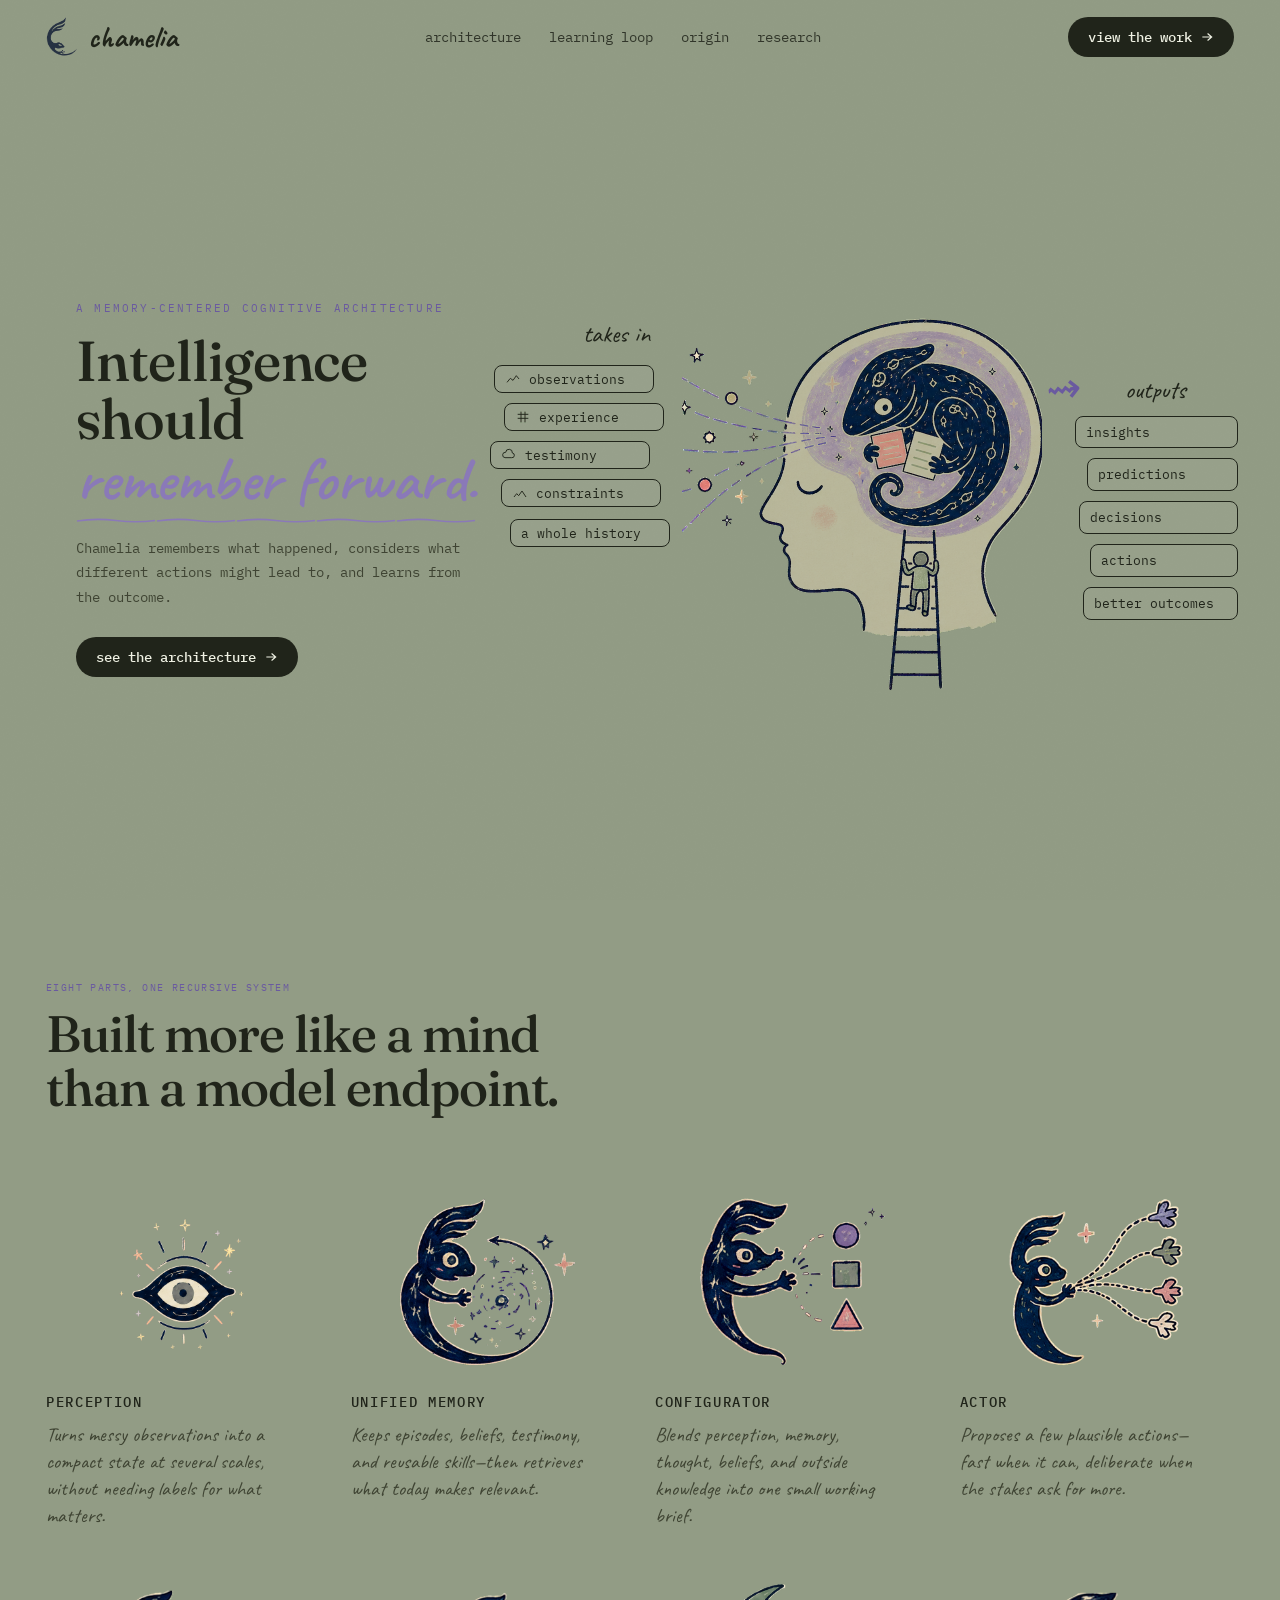
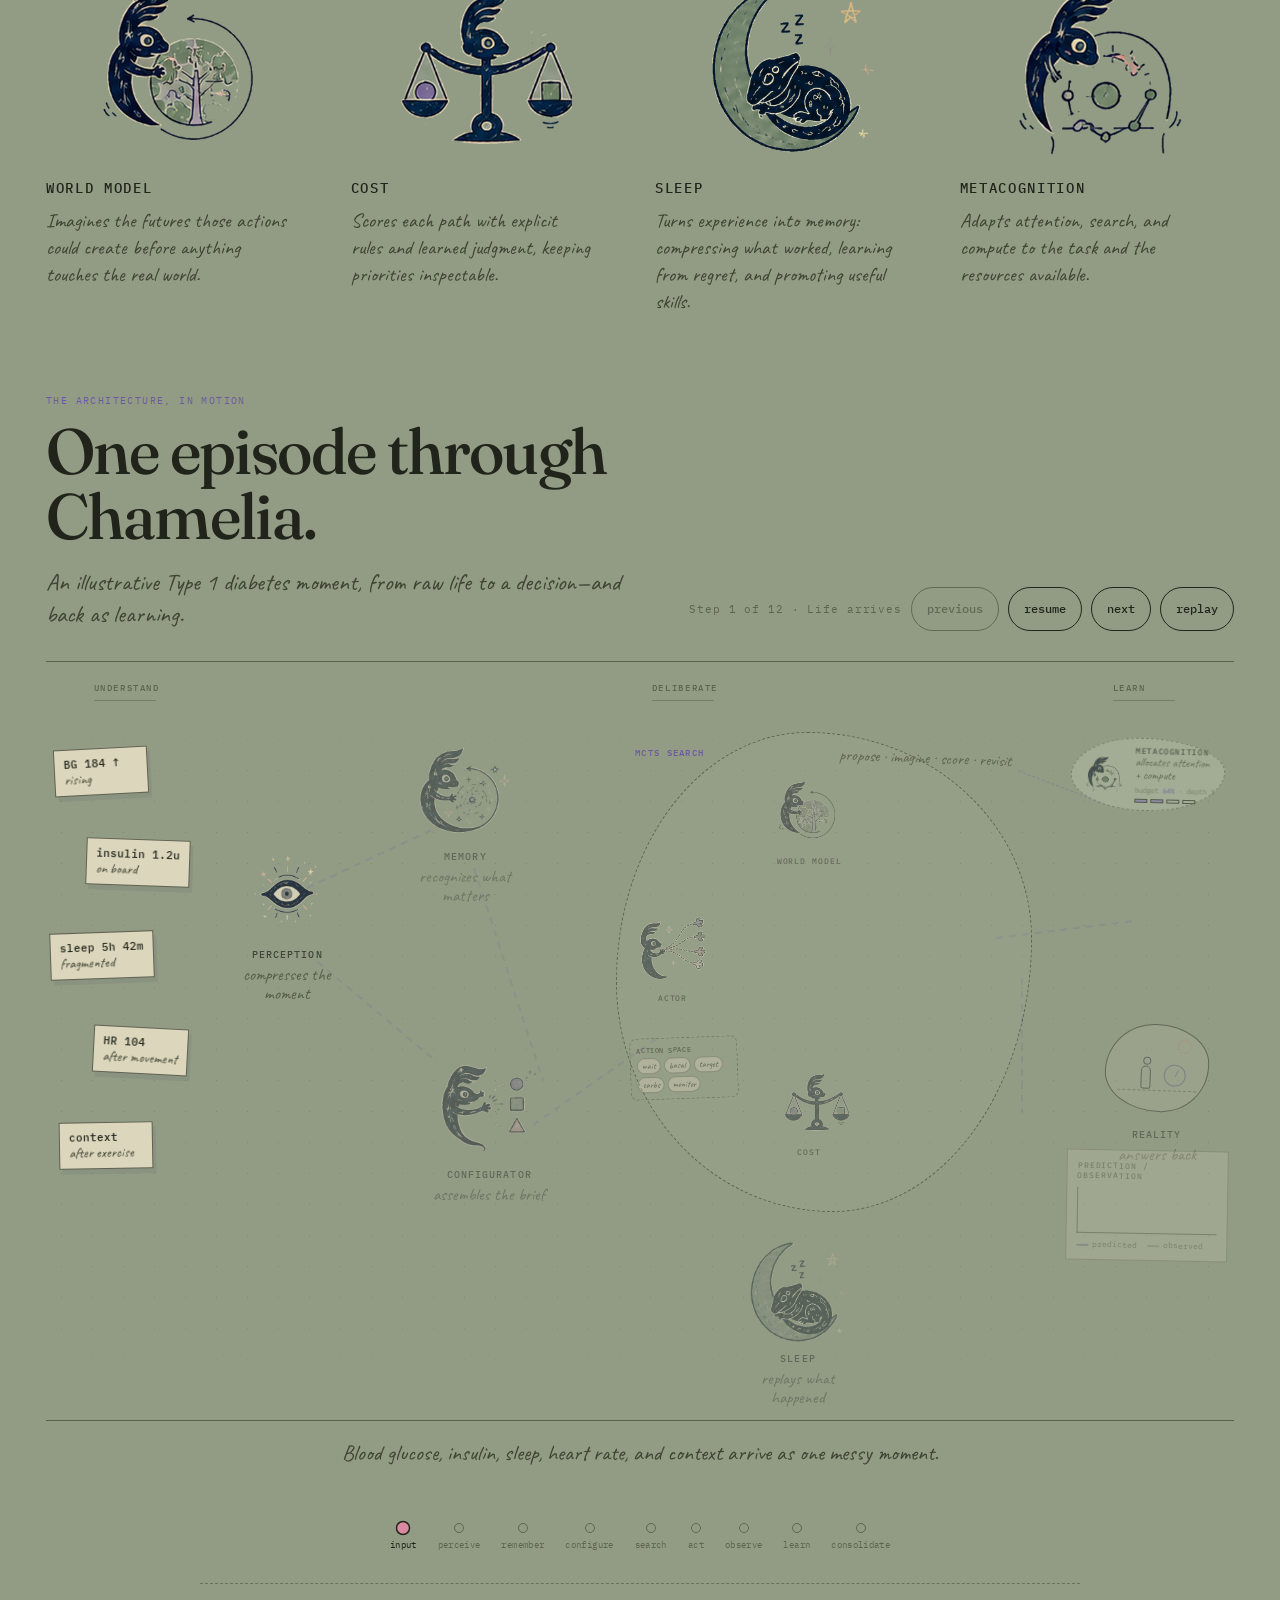
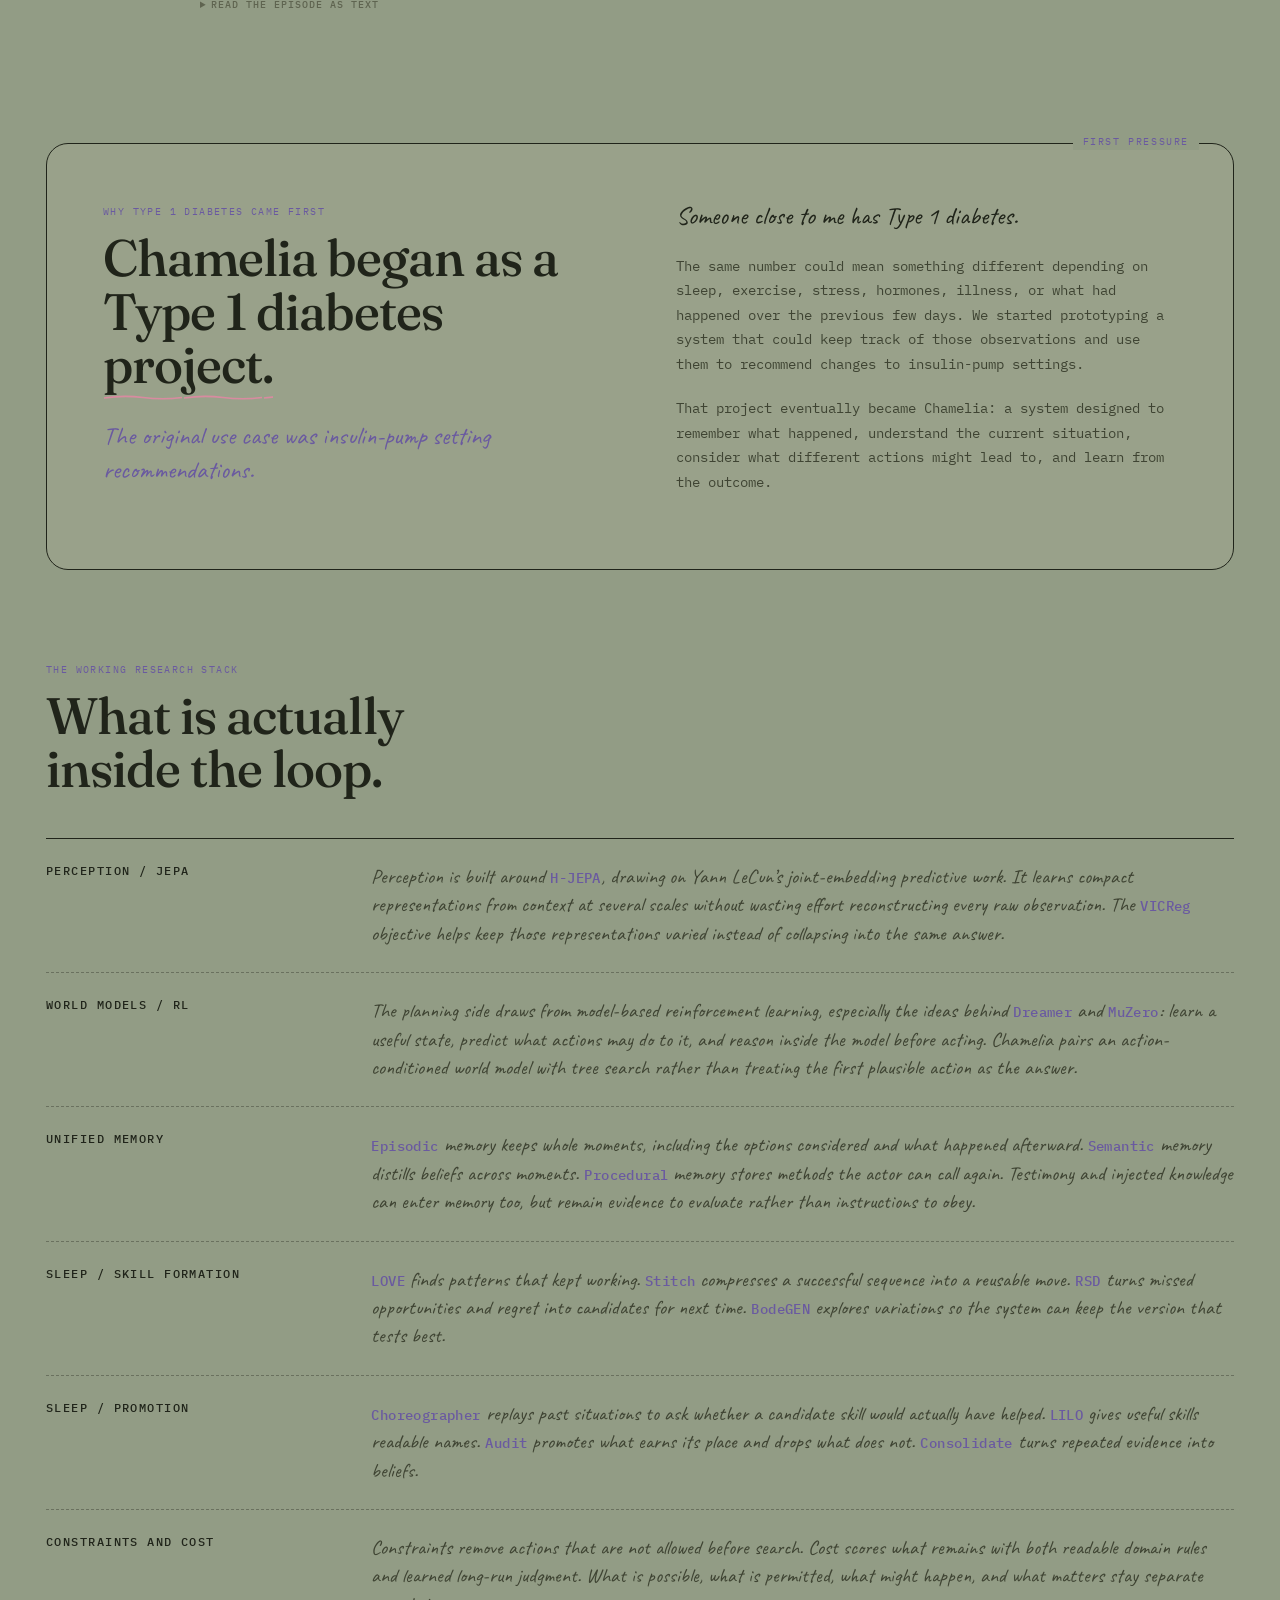
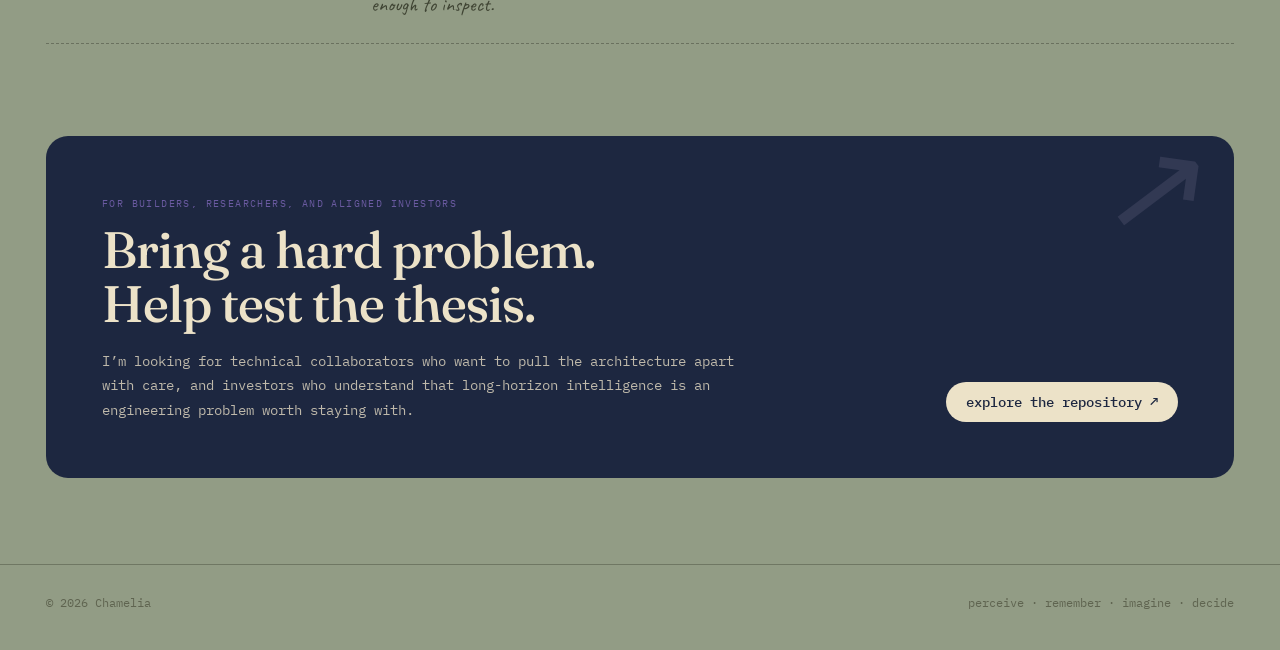
==== commit 5cca3946: "Refine Chamelia episode flow" ====
--- a/index.html
+++ b/index.html
@@ -405,7 +405,7 @@
       <p class="episode-intro">An illustrative Type 1 diabetes moment, from raw life to a decision&mdash;and back as learning.</p>
     </div>
     <div class="episode-controls" aria-label="Episode controls">
-      <span class="episode-progress" data-flow-progress>Step 1 of 13 &middot; Life arrives</span>
+      <span class="episode-progress" data-flow-progress>Step 1 of 12 &middot; Life arrives</span>
       <button class="episode-control" type="button" data-flow-prev aria-label="Show previous stage">previous</button>
       <button class="episode-control" type="button" data-flow-toggle aria-pressed="false">play episode</button>
       <button class="episode-control" type="button" data-flow-next aria-label="Show next stage">next</button>
@@ -428,7 +428,7 @@
       </div>
 
       <article class="flow-node node-perception">
-        <div class="flow-node-art"><img src="icons/v5/perception-eye.png?v=1" alt=""><span class="pupil-overlay"></span><span class="state-orbit"><i class="state-shape circle"></i><i class="state-shape square"></i><i class="state-shape triangle"></i></span></div>
+        <div class="flow-node-art"><img src="icons/v5/perception-eye.png?v=1" alt=""><span class="pupil-overlay"></span><span class="state-orbit"><i class="state-shape circle"></i><i class="state-shape square"></i><i class="state-shape triangle"></i></span><span class="state-alpha">a</span></div>
         <span class="flow-node-name">Perception</span><span class="flow-node-note">compresses the moment</span>
       </article>
       <article class="flow-node node-memory">
@@ -448,28 +448,34 @@
         <span class="flow-node-name">Sleep</span><span class="flow-node-note">replays what happened</span>
       </article>
 
-      <span class="state-packet packet-memory"><i></i><i></i><i></i></span>
-      <span class="state-packet packet-config"><i></i><i></i><i></i></span>
+      <span class="alpha-packet">a</span>
+      <i class="memory-shape memory-episode"></i><i class="memory-shape memory-belief"></i><i class="memory-shape memory-skill"></i>
       <span class="memory-scrap one">similar morning</span>
       <span class="memory-scrap two">poor sleep</span>
       <span class="memory-scrap three">exercise sensitivity</span>
       <div class="working-brief"><span class="brief-line"></span><span class="brief-line"></span><span class="brief-line"></span></div>
+
+      <aside class="resource-controller">
+        <img src="icons/v3/controller.png?v=1" alt="">
+        <div><strong>Metacognition</strong><span>allocates attention + compute</span><span class="resource-budget">budget <b>64%</b></span><span class="resource-meter"><i></i><i></i><i></i><i></i></span></div>
+      </aside>
+      <i class="resource-thread"></i>
 
       <div class="search-arena">
         <span class="search-label">MCTS search</span><span class="search-note">propose &middot; imagine &middot; score &middot; revisit</span>
         <article class="flow-node node-actor"><div class="flow-node-art"><img src="icons/v4/actor.png?v=1" alt=""></div><span class="flow-node-name">Actor</span></article>
         <article class="flow-node node-world"><div class="flow-node-art"><img src="icons/v3/worldmodel.png?v=1" alt=""></div><span class="flow-node-name">World Model</span></article>
         <article class="flow-node node-cost"><div class="flow-node-art"><img src="icons/v3/cost.png?v=1" alt=""></div><span class="flow-node-name">Cost</span></article>
-        <article class="flow-node node-meta"><div class="flow-node-art"><img src="icons/v3/controller.png?v=1" alt=""></div><span class="flow-node-name">Metacognition</span></article>
+        <div class="action-space"><span>action space</span><i>wait</i><i>basal</i><i>target</i><i>carbs</i><i>monitor</i></div>
         <i class="action-seed a"></i><i class="action-seed b"></i><i class="action-seed c"></i>
         <div class="mcts-tree">
           <i class="tree-line t1"></i><i class="tree-line t2"></i><i class="tree-line t3"></i>
           <i class="tree-line t1a"></i><i class="tree-line t1b"></i><i class="tree-line t2a"></i><i class="tree-line t2b"></i><i class="tree-line t3a"></i><i class="tree-line t3b"></i>
-          <span class="cost-mark score-a">0.18</span><span class="cost-mark score-b">0.41</span><span class="cost-mark score-c">0.76</span><span class="prune-mark">&#215;</span><span class="attention-ring"></span>
+          <span class="cost-mark score-a">0.68</span><span class="cost-mark score-b">0.41</span><span class="cost-mark score-c">0.76</span><span class="prune-mark">blocked &#215;</span>
         </div>
       </div>
 
-      <div class="chosen-action"><strong>candidate action</strong><small>adjust basal window</small></div>
+      <div class="chosen-action"><strong>candidate B &middot; cost 0.41</strong><small>adjust basal window</small></div>
       <div class="reality-card">
         <h4>prediction / observation</h4>
         <div class="trace">
@@ -507,11 +513,11 @@
     <summary>Read the episode as text</summary>
     <ol>
       <li>Blood glucose, insulin, sleep, heart rate, and context arrive as one moment.</li>
-      <li>Perception compresses those observations into a compact current state.</li>
-      <li>Memory retrieves similar episodes, beliefs, and reusable skills.</li>
-      <li>The configurator combines current state, relevant memory, goals, and constraints.</li>
-      <li>The actor proposes actions; the world model branches futures; constraints prune; cost scores; metacognition controls search.</li>
-      <li>The strongest candidate leaves search and becomes the chosen action.</li>
+      <li>Perception compresses those observations into one compact state, <em>a</em>.</li>
+      <li>State <em>a</em> queries memory, which retrieves similar episodes, beliefs, and reusable skills.</li>
+      <li>State <em>a</em> and the retrieved memories flow into the configurator with goals and constraints.</li>
+      <li>Metacognition allocates attention and compute. The actor pulls candidates from the action space; the world model branches futures; constraints prune; and cost scores.</li>
+      <li>The lowest-cost valid candidate leaves search and becomes the chosen action.</li>
       <li>Reality returns an observed outcome, which may differ from the prediction.</li>
       <li>The outcome updates memory and learning signals; sleep later consolidates useful patterns.</li>
     </ol>
--- a/episode.css
+++ b/episode.css
@@ -33,7 +33,6 @@
 .episode[data-state="propose"] .node-actor,
 .episode[data-state="simulate"] .node-world,
 .episode[data-state="score"] .node-cost,
-.episode[data-state="prune"] .node-meta,
 .episode[data-state="choose"] .node-actor,
 .episode[data-state="observe"] .node-reality,
 .episode[data-state="learn"] .node-reality,
@@ -47,7 +46,7 @@
 
 /* T1D field-note scraps */
 .raw-stream{position:absolute;left:0;top:74px;width:155px;height:480px;z-index:6}
-.data-scrap{position:absolute;left:var(--x);top:var(--y);min-width:94px;padding:7px 9px;background:rgba(236,226,200,.82);border:1px solid rgba(32,36,26,.65);box-shadow:3px 5px 0 rgba(29,39,64,.08);font:10.5px/1.35 var(--f-mono);transform:rotate(var(--r));opacity:.22;transition:left 1.15s cubic-bezier(.2,.7,.2,1),top 1.15s cubic-bezier(.2,.7,.2,1),transform 1.15s ease,opacity .45s ease}
+.data-scrap{position:absolute;left:var(--x);top:var(--y);min-width:94px;padding:7px 9px;background:rgba(236,226,200,.82);border:1px solid rgba(32,36,26,.65);box-shadow:3px 5px 0 rgba(29,39,64,.08);font:10.5px/1.35 var(--f-mono);transform:rotate(var(--r));opacity:.22;transition:left 1.55s cubic-bezier(.2,.7,.2,1),top 1.55s cubic-bezier(.2,.7,.2,1),transform 1.55s ease,opacity .65s ease}
 .data-scrap strong{font-weight:500;display:block}.data-scrap small{font:14px var(--f-hand);color:var(--ink2)}
 .scrap-bg{--x:8px;--y:12px;--r:-3deg}.scrap-insulin{--x:40px;--y:103px;--r:2deg}.scrap-sleep{--x:4px;--y:196px;--r:-2deg}.scrap-heart{--x:47px;--y:291px;--r:3deg}.scrap-context{--x:13px;--y:386px;--r:-1deg}
 .episode.has-visited-perceive .data-scrap{left:178px;top:142px;transform:rotate(12deg) scale(.16);opacity:0}
@@ -61,19 +60,37 @@
 @keyframes pupil-open{0%,100%{transform:translate(-50%,-50%) scale(.75)}34%{transform:translate(-50%,-50%) scale(1.75)}67%{transform:translate(-50%,-50%) scale(1.15)}}
 .state-orbit{position:absolute;left:50%;top:50%;width:108px;height:108px;transform:translate(-50%,-50%);opacity:0}
 .episode.has-visited-perceive .state-orbit{opacity:1}
+.episode.has-visited-retrieve .state-orbit{opacity:0;transform:translate(-50%,-50%) scale(.35)}
 .state-shape{position:absolute;width:14px;height:14px;border:1.4px solid var(--ink);transition:transform .6s ease}
 .state-shape.circle{left:5px;top:43px;background:var(--purple);border-radius:50%}.state-shape.square{right:3px;top:19px;background:var(--green)}.state-shape.triangle{left:48px;bottom:0;background:var(--pink);clip-path:polygon(50% 0,100% 100%,0 100%)}
 .episode[data-state="perceive"] .state-orbit{animation:orbit-state 2.05s ease-in-out both}
 @keyframes orbit-state{0%{transform:translate(-50%,-50%) rotate(-28deg) scale(.45);opacity:0}45%{opacity:1}100%{transform:translate(-50%,-50%) rotate(330deg) scale(1)}}
 
-/* Compact-state packets split toward memory and configuration. */
-.state-packet{position:absolute;left:20%;top:270px;width:31px;height:24px;z-index:7;opacity:0;transition:left 1s cubic-bezier(.2,.75,.25,1),top 1s cubic-bezier(.2,.75,.25,1),opacity .35s ease,transform 1s ease}
-.state-packet i{position:absolute;width:9px;height:9px;border:1px solid var(--ink)}
-.state-packet i:nth-child(1){left:0;top:8px;border-radius:50%;background:var(--purple)}.state-packet i:nth-child(2){left:12px;top:0;background:var(--green)}.state-packet i:nth-child(3){right:0;bottom:0;background:var(--pink);clip-path:polygon(50% 0,100% 100%,0 100%)}
-.episode.has-visited-retrieve .packet-memory{left:34%;top:160px;opacity:1;transform:rotate(14deg)}
-.episode.has-visited-configure .packet-memory{opacity:0}
-.episode.has-visited-configure .packet-config{left:36.5%;top:468px;opacity:1;transform:rotate(-7deg)}
-.episode.has-visited-propose .packet-config{opacity:0}
+.state-alpha{position:absolute;left:50%;top:50%;width:34px;height:34px;display:grid;place-items:center;border:1.5px solid var(--ink);border-radius:47% 53% 46% 54%;background:var(--cream);font:600 22px var(--f-hand);opacity:0;transform:translate(-50%,-50%) scale(.25) rotate(-10deg);transition:opacity .55s ease,transform .85s cubic-bezier(.2,.75,.25,1)}
+.episode.has-visited-perceive .state-alpha{opacity:1;transform:translate(-50%,-50%) scale(1) rotate(3deg)}
+.episode.has-visited-retrieve .state-alpha{opacity:0;transform:translate(-50%,-50%) scale(.3) rotate(18deg)}
+.episode[data-state="perceive"] .state-alpha{animation:alpha-form 1.05s 1.25s both}
+@keyframes alpha-form{0%{opacity:0;transform:translate(-50%,-50%) scale(.15) rotate(-18deg)}70%{opacity:1;transform:translate(-50%,-50%) scale(1.15) rotate(6deg)}100%{opacity:1;transform:translate(-50%,-50%) scale(1) rotate(3deg)}}
+
+/* One perceived state, a, queries memory and then joins the retrieved shapes. */
+.alpha-packet{position:absolute;left:20%;top:270px;width:30px;height:30px;display:grid;place-items:center;border:1.4px solid var(--ink);border-radius:48% 52% 46% 54%;background:var(--cream);font:600 19px var(--f-hand);z-index:9;opacity:0;transform:rotate(-8deg) scale(.55);transition:left 1.5s cubic-bezier(.2,.75,.25,1),top 1.5s cubic-bezier(.2,.75,.25,1),opacity .55s ease,transform 1.5s ease}
+.episode.has-visited-perceive .alpha-packet{opacity:1}
+.episode[data-state="perceive"] .alpha-packet{animation:alpha-emerge 1.1s 1.45s both}
+.episode.has-visited-retrieve .alpha-packet{left:34%;top:160px;transform:rotate(10deg) scale(1)}
+.episode.has-visited-configure .alpha-packet{left:38.3%;top:456px;transform:rotate(-5deg) scale(.88)}
+.episode.has-visited-propose .alpha-packet{opacity:0;transform:rotate(12deg) scale(.2)}
+@keyframes alpha-emerge{0%,28%{opacity:0;transform:rotate(-8deg) scale(.18)}100%{opacity:1;transform:rotate(-8deg) scale(.55)}}
+
+.memory-shape{position:absolute;width:16px;height:16px;border:1.25px solid var(--ink);z-index:8;opacity:0;transition:left 1.45s cubic-bezier(.2,.75,.25,1),top 1.45s cubic-bezier(.2,.75,.25,1),opacity .5s ease,transform 1.45s ease}
+.memory-episode{left:30%;top:128px;background:var(--purple);border-radius:50%;transform:rotate(-8deg) scale(.3)}
+.memory-belief{left:38%;top:174px;background:var(--green);transform:rotate(8deg) scale(.3)}
+.memory-skill{left:34%;top:230px;background:var(--pink);clip-path:polygon(50% 0,100% 100%,0 100%);transform:rotate(-5deg) scale(.3)}
+.episode.has-visited-retrieve .memory-shape{opacity:1;transform:rotate(0) scale(1)}
+.episode[data-state="retrieve"] .memory-shape{transition-delay:.75s}
+.episode.has-visited-configure .memory-episode{left:40.5%;top:445px;transform:scale(.9)}
+.episode.has-visited-configure .memory-belief{left:41.7%;top:467px;transform:rotate(8deg) scale(.9)}
+.episode.has-visited-configure .memory-skill{left:39.8%;top:486px;transform:rotate(-5deg) scale(.9)}
+.episode.has-visited-propose .memory-shape{opacity:0;transform:scale(.2)}
 
 /* Retrieved memory scraps. */
 .memory-scrap{position:absolute;z-index:7;padding:5px 7px;background:rgba(236,226,200,.88);border:1px solid rgba(32,36,26,.55);font:9px var(--f-mono);opacity:0;transform:scale(.45) rotate(var(--r));transition:left .95s ease,top .95s ease,opacity .45s ease,transform .95s ease}
@@ -95,16 +112,36 @@
 .episode[data-state="configure"] .node-configurator{animation:config-snap 1.8s ease-in-out both}
 @keyframes config-snap{0%,100%{transform:rotate(0)}28%{transform:rotate(4deg) translateY(-4px)}52%{transform:rotate(-3deg)}74%{transform:rotate(1deg)}}
 
-/* Deliberation arena: actor, world model, cost, metacognition. */
+/* Deliberation arena. Metacognition sits outside the sequence and budgets it. */
 .search-arena{position:absolute;left:48%;top:70px;width:35%;height:480px;border:1.4px dashed rgba(32,36,26,.48);border-radius:46% 54% 48% 52%/52% 43% 57% 48%;z-index:3;background:rgba(236,226,200,.035)}
 .search-label{position:absolute;left:18px;top:14px;font:500 9px var(--f-mono);letter-spacing:.14em;text-transform:uppercase;color:var(--purple-ink)}
 .search-note{position:absolute;right:20px;top:15px;font:16px var(--f-hand);color:var(--ink3);transform:rotate(2deg)}
 .search-arena .flow-node{width:94px}.search-arena .flow-node-art{height:82px}.search-arena .flow-node img{width:82px;height:82px}.search-arena .flow-node-name{font-size:8px}
-.node-actor{left:2%;top:174px}.node-world{left:35%;top:37px}.node-cost{left:35%;top:328px}.node-meta{right:0;top:181px}
-
-.action-seed{position:absolute;left:24%;top:232px;width:13px;height:13px;border:1px solid var(--ink);opacity:0;z-index:8;transition:left .8s ease,top .8s ease,opacity .35s ease,transform .8s ease}
+.node-actor{left:2%;top:174px}.node-world{left:35%;top:37px}.node-cost{left:35%;top:328px}
+
+.resource-controller{position:absolute;right:.8%;top:76px;width:154px;display:grid;grid-template-columns:48px 1fr;gap:7px;align-items:center;z-index:7;padding:7px 8px;border:1px dashed rgba(32,36,26,.54);border-radius:45% 55% 50% 48%/53% 44% 56% 47%;background:rgba(181,192,168,.88);opacity:.56;transform:rotate(1.5deg);transition:opacity .55s ease,transform .75s ease,background .6s ease,box-shadow .6s ease}
+.resource-controller img{width:47px;height:47px;object-fit:contain;mix-blend-mode:multiply}
+.resource-controller strong,.resource-controller span{display:block}.resource-controller strong{font:500 8px var(--f-mono);letter-spacing:.08em;text-transform:uppercase}.resource-controller span{font:12px/1.05 var(--f-hand);color:var(--ink2)}
+.resource-controller .resource-budget{font:7px var(--f-mono);margin-top:5px;color:var(--ink3)}.resource-budget::after{content:" · depth 1"}.resource-budget b{font-weight:500;color:var(--purple-ink)}
+.resource-meter{display:flex!important;gap:3px;margin-top:4px}.resource-meter i{display:block;width:13px;height:4px;border:1px solid var(--ink);background:transparent;transition:background .55s ease,transform .55s ease}.resource-meter i:nth-child(-n+2){background:var(--purple)}
+.episode[data-state="retrieve"] .resource-meter i:nth-child(3),.episode[data-state="configure"] .resource-meter i:nth-child(3),.episode[data-state="propose"] .resource-meter i:nth-child(3),.episode[data-state="choose"] .resource-meter i:nth-child(3),.episode[data-state="act"] .resource-meter i:nth-child(3),.episode[data-state="simulate"] .resource-meter i,.episode[data-state="score"] .resource-meter i{background:var(--purple)}
+.episode[data-state="simulate"] .resource-budget::after,.episode[data-state="score"] .resource-budget::after{content:" · depth 3"}.episode[data-state="choose"] .resource-budget::after,.episode[data-state="act"] .resource-budget::after{content:" · depth 2"}
+.episode[data-state="simulate"] .resource-controller,.episode[data-state="score"] .resource-controller{background:rgba(236,226,200,.86);box-shadow:0 0 0 8px rgba(138,121,184,.12);transform:rotate(-1deg) scale(1.03)}
+.episode[data-state="retrieve"] .resource-controller,.episode[data-state="configure"] .resource-controller,.episode[data-state="propose"] .resource-controller,.episode[data-state="simulate"] .resource-controller,.episode[data-state="score"] .resource-controller,.episode[data-state="choose"] .resource-controller,.episode[data-state="act"] .resource-controller{opacity:1}
+.episode[data-state="simulate"] .resource-meter i{animation:budget-pulse 1.15s ease-in-out infinite alternate}
+@keyframes budget-pulse{to{transform:translateY(-2px);background:var(--purple-ink)}}
+.resource-thread{position:absolute;right:10.8%;top:142px;width:94px;border-top:1.5px dashed var(--purple-ink);z-index:4;opacity:.3;transform:rotate(21deg);transform-origin:right;transition:opacity .5s ease}
+.episode[data-state="simulate"] .resource-thread,.episode[data-state="score"] .resource-thread{opacity:.9;animation:thread-pulse 1.2s ease-in-out infinite alternate}
+@keyframes thread-pulse{to{filter:drop-shadow(0 0 4px var(--purple));transform:rotate(21deg) scaleX(.92)}}
+
+.action-space{position:absolute;left:3%;top:304px;width:108px;padding:7px 6px 6px;border:1px dashed rgba(32,36,26,.62);border-radius:7px;display:flex;gap:3px;flex-wrap:wrap;opacity:.45;transform:rotate(-2deg);transition:opacity .55s ease,transform .75s ease,box-shadow .55s ease}
+.action-space span{width:100%;font:500 7px var(--f-mono);letter-spacing:.08em;text-transform:uppercase}.action-space i{font:9px var(--f-hand);font-style:normal;padding:1px 4px;background:rgba(236,226,200,.68);border:1px solid rgba(32,36,26,.45);border-radius:999px}
+.episode[data-state="propose"] .action-space{opacity:1;transform:rotate(1deg) scale(1.04);box-shadow:0 0 0 7px rgba(236,226,200,.12)}
+.episode.has-visited-simulate .action-space{opacity:.22}
+
+.action-seed{position:absolute;left:10%;top:346px;width:13px;height:13px;border:1px solid var(--ink);opacity:0;z-index:8;transition:left 1.35s cubic-bezier(.2,.72,.23,1),top 1.35s cubic-bezier(.2,.72,.23,1),opacity .45s ease,transform 1.35s ease}
 .action-seed.a{background:var(--purple);border-radius:50%}.action-seed.b{background:var(--green);transform:translateY(18px)}.action-seed.c{background:var(--pink);clip-path:polygon(50% 0,100% 100%,0 100%);transform:translateY(36px)}
-.episode.has-visited-propose .action-seed{opacity:1;left:37%;top:226px}
+.episode.has-visited-propose .action-seed{opacity:1;left:24%;top:226px}
 .episode.has-visited-simulate .action-seed.a{left:49%;top:160px}.episode.has-visited-simulate .action-seed.b{left:49%;top:228px}.episode.has-visited-simulate .action-seed.c{left:49%;top:298px}
 .episode[data-state="propose"] .node-actor{animation:actor-cast 1.55s ease-out both}
 @keyframes actor-cast{0%,100%{transform:rotate(0)}40%{transform:rotate(-7deg) translateX(-4px)}65%{transform:rotate(5deg) translateX(5px)}}
@@ -124,30 +161,33 @@
 .score-a{left:68%;top:15%;--r:-4deg}.score-b{left:76%;top:47%;--r:2deg}.score-c{left:66%;top:81%;--r:4deg}
 .episode.has-visited-score .cost-mark{opacity:1;transform:scale(1) rotate(var(--r))}
 .prune-mark{position:absolute;left:72%;top:79%;font:500 22px var(--f-mono);color:var(--coral);opacity:0;transform:rotate(-12deg) scale(.6);transition:opacity .3s ease,transform .45s ease}
-.episode.has-visited-prune .prune-mark{opacity:1;transform:rotate(-12deg) scale(1)}
-.episode.has-visited-prune .t3a,.episode.has-visited-prune .t3b{opacity:.2;text-decoration:line-through}
-.attention-ring{position:absolute;left:46%;top:66px;width:146px;height:126px;border:2px solid rgba(138,121,184,.55);border-radius:50%;opacity:0;transform:rotate(-8deg) scale(.6);transition:opacity .4s ease,transform .7s ease}
-.episode.has-visited-prune .attention-ring{opacity:1;transform:rotate(-8deg) scale(1)}
-.episode.has-visited-choose .t1,.episode.has-visited-choose .t1a{height:4px;background:var(--purple-ink)}
+.episode.has-visited-score .prune-mark{opacity:1;transform:rotate(-12deg) scale(1)}
+.episode.has-visited-score .t3a,.episode.has-visited-score .t3b{opacity:.18}
+.episode.has-visited-choose .t2,.episode.has-visited-choose .t2a,.episode.has-visited-choose .t2b{height:4px;background:var(--purple-ink)}
+.episode.has-visited-choose .t1,.episode.has-visited-choose .t1a,.episode.has-visited-choose .t1b,.episode.has-visited-choose .t3,.episode.has-visited-choose .t3a,.episode.has-visited-choose .t3b{opacity:.22}
+.episode.has-visited-choose .score-b{color:var(--purple-ink);font-weight:700;box-shadow:0 0 0 7px rgba(138,121,184,.18);transform:scale(1.12) rotate(var(--r))}
+.episode.has-visited-choose .score-b::after{content:" lowest";font:11px var(--f-hand);white-space:nowrap}
 
 /* Chosen action exits search. */
-.chosen-action{position:absolute;left:76%;top:265px;z-index:9;padding:8px 10px;background:rgba(236,226,200,.94);border:1.4px solid var(--ink);box-shadow:4px 6px 0 rgba(29,39,64,.1);font:9px/1.3 var(--f-mono);transform:rotate(-3deg) scale(.45);opacity:0;transition:left 1.2s cubic-bezier(.2,.7,.2,1),top 1.2s ease,opacity .4s ease,transform 1.2s ease}
+.chosen-action{position:absolute;left:76%;top:265px;z-index:9;padding:8px 10px;background:rgba(236,226,200,.94);border:1.4px solid var(--ink);box-shadow:4px 6px 0 rgba(29,39,64,.1);font:9px/1.3 var(--f-mono);transform:rotate(-3deg) scale(.45);opacity:0;transition:left 2.05s cubic-bezier(.18,.68,.18,1),top 2.05s cubic-bezier(.18,.68,.18,1),opacity .75s ease,transform 2.05s ease}
 .chosen-action strong{font-weight:500;display:block}.chosen-action small{font:14px var(--f-hand);color:var(--ink2)}
 .episode.has-visited-choose .chosen-action{opacity:1;transform:rotate(-3deg) scale(1)}
-.episode.has-visited-act .chosen-action{left:88%;top:255px;transform:rotate(4deg) scale(.82)}
-.episode.has-visited-observe .chosen-action{opacity:.18}
+.episode.has-visited-act .chosen-action{left:91.5%;top:403px;transform:rotate(11deg) scale(.22);opacity:.72}
+.episode.has-visited-observe .chosen-action{opacity:0;transform:rotate(18deg) scale(.08)}
 .episode[data-state="choose"] .chosen-action{animation:chosen-pulse 1.25s ease both}
 @keyframes chosen-pulse{50%{box-shadow:0 0 0 10px rgba(138,121,184,.18),4px 6px 0 rgba(29,39,64,.1)}}
 
 /* Reality answers with predicted vs observed traces. */
-.reality-card{position:absolute;right:.5%;top:488px;width:162px;padding:10px;background:rgba(236,226,200,.72);border:1px solid rgba(32,36,26,.65);transform:rotate(1deg);opacity:.22;z-index:7;transition:opacity .45s ease,transform .55s ease}
+.reality-card{position:absolute;right:.5%;top:488px;width:162px;padding:10px;background:rgba(236,226,200,.72);border:1px solid rgba(32,36,26,.65);transform:rotate(1deg);opacity:.22;z-index:7;transition:opacity 1s ease,transform 1.1s ease}
 .reality-card h4{font:500 8px var(--f-mono);letter-spacing:.12em;text-transform:uppercase;margin:0 0 7px}
 .trace{height:46px;position:relative;border-left:1px solid var(--ink);border-bottom:1px solid var(--ink);overflow:hidden}
-.trace-line{position:absolute;left:8px;top:var(--top);width:var(--w);height:2px;background:var(--ink);transform-origin:left;transform:rotate(var(--a)) scaleX(0);transition:transform .55s ease;transition-delay:var(--d)}
+.trace-line{position:absolute;left:8px;top:var(--top);width:var(--w);height:2px;background:var(--ink);transform-origin:left;transform:rotate(var(--a)) scaleX(0);transition:transform 1s cubic-bezier(.2,.72,.23,1);transition-delay:var(--d)}
 .trace-line.predicted{background:repeating-linear-gradient(90deg,var(--purple-ink) 0 5px,transparent 5px 9px)}
 .trace-line.observed{background:var(--green)}
 .episode.has-visited-observe .reality-card{opacity:1;transform:rotate(1deg) translateY(-3px)}
 .episode.has-visited-observe .trace-line{transform:rotate(var(--a)) scaleX(1)}
+.episode[data-state="act"] .reality-world{animation:reality-receive 2.1s .25s ease both}
+@keyframes reality-receive{0%,100%{box-shadow:none;transform:rotate(2deg)}55%{box-shadow:0 0 0 13px rgba(138,121,184,.17);transform:rotate(-1deg) scale(1.06)}}
 .trace-key{display:flex;gap:10px;margin-top:6px;font:8px var(--f-mono)}
 .trace-key span::before{content:"";display:inline-block;width:12px;border-top:2px solid var(--green);margin-right:4px;vertical-align:middle}.trace-key .pred::before{border-top:2px dashed var(--purple-ink)}
 
@@ -210,11 +250,14 @@
   .raw-stream{left:2%;top:55px;height:340px}.data-scrap{transform:scale(.9) rotate(var(--r))}.scrap-bg{--y:0px}.scrap-insulin{--y:72px}.scrap-sleep{--y:144px}.scrap-heart{--y:216px}.scrap-context{--y:288px}
   .node-perception{left:42%;top:96px}.node-memory{left:68%;top:240px}.node-configurator{left:38%;top:365px}
   .search-arena{left:7%;top:535px;width:70%;height:410px}.node-reality{right:1%;top:790px}.node-sleep{left:34%;top:946px}
-  .search-arena .node-actor{left:2%;top:145px}.search-arena .node-world{left:35%;top:28px}.search-arena .node-cost{left:35%;top:278px}.search-arena .node-meta{right:0;top:145px}
+  .search-arena .node-actor{left:2%;top:145px}.search-arena .node-world{left:35%;top:28px}.search-arena .node-cost{left:35%;top:278px}
+  .resource-controller{right:1%;top:555px}.resource-thread{right:14%;top:625px;width:90px;transform:rotate(166deg)}
+  .episode[data-state="simulate"] .resource-thread,.episode[data-state="score"] .resource-thread{animation:none;transform:rotate(166deg)}
   .working-brief{left:45%;top:440px}.episode.has-visited-propose .working-brief{left:18%;top:620px}
-  .state-packet{left:49%;top:190px}.episode.has-visited-retrieve .packet-memory{left:73%;top:315px}.episode.has-visited-configure .packet-config{left:48%;top:450px}
+  .alpha-packet{left:49%;top:190px}.episode.has-visited-retrieve .alpha-packet{left:73%;top:315px}.episode.has-visited-configure .alpha-packet{left:48%;top:450px}
+  .memory-episode{left:67%;top:250px}.memory-belief{left:80%;top:300px}.memory-skill{left:72%;top:352px}.episode.has-visited-configure .memory-episode{left:51%;top:440px}.episode.has-visited-configure .memory-belief{left:52%;top:463px}.episode.has-visited-configure .memory-skill{left:50%;top:485px}
   .memory-scrap.one{left:67%;top:225px}.memory-scrap.two{left:82%;top:270px}.memory-scrap.three{left:73%;top:360px}.episode.has-visited-configure .memory-scrap{left:49%;top:442px}
-  .chosen-action{left:67%;top:700px}.episode.has-visited-act .chosen-action{left:84%;top:690px}
+  .chosen-action{left:67%;top:700px}.episode.has-visited-act .chosen-action{left:87%;top:825px}
   .reality-card{top:895px}.feedback-seed{top:900px}.episode.has-visited-learn .seed-memory{left:73%;top:315px}.episode.has-visited-learn .seed-world{left:45%;top:615px}.episode.has-visited-learn .seed-value{left:34%;top:790px}.episode.has-visited-learn .seed-sleep{left:43%;top:1025px}
   .feedback-arc{left:18%;right:10%;bottom:38px;height:130px}.skill-stamp{left:54%;top:1028px}
   .flow-link{display:none}
@@ -238,17 +281,18 @@
   .episode[data-state="consolidate"] .node-sleep{opacity:1;filter:none;transform:translateX(-50%) scale(1)}
   .episode.has-visited-perceive:not([data-state="raw-input"]) .node-perception{opacity:.22}
   .episode[data-state="perceive"] .node-perception{opacity:1}
-  .state-packet,.memory-scrap,.working-brief,.feedback-seed,.feedback-arc,.skill-stamp{display:none}
+  .alpha-packet,.memory-shape,.memory-scrap,.working-brief,.feedback-seed,.feedback-arc,.skill-stamp,.resource-thread{display:none}
   .chosen-action{left:50%;top:395px;transform:translateX(-50%) rotate(-3deg) scale(.45)}
   .episode[data-state="choose"] .chosen-action,.episode[data-state="act"] .chosen-action{left:50%;top:395px;opacity:1;transform:translateX(-50%) rotate(-3deg) scale(1)}
   .reality-card{display:block;left:50%;right:auto;top:390px;transform:translateX(-50%) rotate(1deg);opacity:.12}
   .episode[data-state="observe"] .reality-card,.episode[data-state="learn"] .reality-card{opacity:1;transform:translateX(-50%) rotate(1deg)}
-  .search-arena{left:4%;top:178px;width:92%;height:480px;opacity:.12;transform:scale(.92);transition:opacity .35s ease,transform .5s ease}
-  .episode[data-state="propose"] .search-arena,.episode[data-state="simulate"] .search-arena,.episode[data-state="score"] .search-arena,.episode[data-state="prune"] .search-arena,.episode[data-state="choose"] .search-arena{opacity:1;transform:scale(1)}
+  .search-arena{left:4%;top:178px;width:92%;height:480px;opacity:.12;transform:scale(.92);transition:opacity .6s ease,transform .75s ease}
+  .episode[data-state="propose"] .search-arena,.episode[data-state="simulate"] .search-arena,.episode[data-state="score"] .search-arena,.episode[data-state="choose"] .search-arena{opacity:1;transform:scale(1)}
   .search-arena .flow-node{opacity:.28;transform:scale(.86);width:88px}.search-arena .flow-node-art{height:78px}.search-arena .flow-node img{width:78px;height:78px}
-  .search-arena .node-actor{left:1%;top:185px}.search-arena .node-world{left:37%;top:52px}.search-arena .node-cost{left:37%;top:330px}.search-arena .node-meta{right:0;left:auto;top:185px}
-  .episode[data-state="propose"] .node-actor,.episode[data-state="simulate"] .node-world,.episode[data-state="score"] .node-cost,.episode[data-state="prune"] .node-meta,.episode[data-state="choose"] .node-actor{opacity:1;filter:none;transform:scale(1)}
-  .mcts-tree{left:33%;top:125px;width:46%;height:235px}.action-seed{left:27%;top:245px}.episode.has-visited-propose .action-seed{left:44%;top:245px}.episode.has-visited-simulate .action-seed.a{left:49%;top:176px}.episode.has-visited-simulate .action-seed.b{left:49%;top:244px}.episode.has-visited-simulate .action-seed.c{left:49%;top:312px}
+  .search-arena .node-actor{left:1%;top:185px}.search-arena .node-world{left:37%;top:52px}.search-arena .node-cost{left:37%;top:330px}
+  .episode[data-state="propose"] .node-actor,.episode[data-state="simulate"] .node-world,.episode[data-state="score"] .node-cost,.episode[data-state="choose"] .node-actor{opacity:1;filter:none;transform:scale(1)}
+  .resource-controller{right:4%;top:652px;width:142px;transform:scale(.88) rotate(1.5deg);transform-origin:right top;opacity:.34}.episode[data-state="simulate"] .resource-controller,.episode[data-state="score"] .resource-controller{opacity:1;transform:scale(.92) rotate(-1deg)}
+  .action-space{left:1%;top:315px;transform:scale(.82) rotate(-2deg);transform-origin:left}.mcts-tree{left:33%;top:125px;width:46%;height:235px}.action-seed{left:13%;top:350px}.episode.has-visited-propose .action-seed{left:28%;top:245px}.episode.has-visited-simulate .action-seed.a{left:49%;top:176px}.episode.has-visited-simulate .action-seed.b{left:49%;top:244px}.episode.has-visited-simulate .action-seed.c{left:49%;top:312px}
   .episode-caption{font-size:20px;min-height:76px;margin-top:12px;text-align:left}
   .episode-steps{justify-content:flex-start;gap:2px}.episode-step{font-size:8px;padding-inline:5px;flex:1 1 64px}
   .episode-transcript ol{font-size:12px}
@@ -263,12 +307,12 @@
 @media(prefers-reduced-motion:reduce){
   html:not(.force-motion) .episode *,html:not(.force-motion) .episode *::before,html:not(.force-motion) .episode *::after{animation:none!important;transition:none!important}
   html:not(.force-motion) .episode-stage{min-height:auto;display:grid;grid-template-columns:repeat(4,minmax(0,1fr));gap:22px;padding:28px 0;overflow:visible}
-  html:not(.force-motion) .episode-stage::before,html:not(.force-motion) .phase-label,html:not(.force-motion) .raw-stream,html:not(.force-motion) .state-packet,html:not(.force-motion) .memory-scrap,html:not(.force-motion) .working-brief,html:not(.force-motion) .chosen-action,html:not(.force-motion) .reality-card,html:not(.force-motion) .feedback-seed,html:not(.force-motion) .feedback-arc,html:not(.force-motion) .skill-stamp,html:not(.force-motion) .flow-link{display:none!important}
+  html:not(.force-motion) .episode-stage::before,html:not(.force-motion) .phase-label,html:not(.force-motion) .raw-stream,html:not(.force-motion) .alpha-packet,html:not(.force-motion) .memory-shape,html:not(.force-motion) .memory-scrap,html:not(.force-motion) .working-brief,html:not(.force-motion) .chosen-action,html:not(.force-motion) .reality-card,html:not(.force-motion) .feedback-seed,html:not(.force-motion) .feedback-arc,html:not(.force-motion) .skill-stamp,html:not(.force-motion) .flow-link,html:not(.force-motion) .resource-thread{display:none!important}
   html:not(.force-motion) .episode-stage>.flow-node,html:not(.force-motion) .search-arena .flow-node{position:relative!important;left:auto!important;right:auto!important;top:auto!important;opacity:1!important;filter:none!important;transform:none!important;width:100%}
   html:not(.force-motion) .episode-stage>.flow-node .flow-node-art,html:not(.force-motion) .search-arena .flow-node-art{height:120px}
   html:not(.force-motion) .episode-stage>.flow-node img,html:not(.force-motion) .search-arena .flow-node img{width:120px;height:120px}
   html:not(.force-motion) .search-arena{display:contents!important}
-  html:not(.force-motion) .search-arena>.search-label,html:not(.force-motion) .search-arena>.search-note,html:not(.force-motion) .search-arena>.action-seed,html:not(.force-motion) .search-arena>.mcts-tree{display:none!important}
+  html:not(.force-motion) .search-arena>.search-label,html:not(.force-motion) .search-arena>.search-note,html:not(.force-motion) .search-arena>.action-space,html:not(.force-motion) .search-arena>.action-seed,html:not(.force-motion) .search-arena>.mcts-tree,html:not(.force-motion) .resource-controller{display:none!important}
   html:not(.force-motion) .episode-steps{display:none}html:not(.force-motion) .episode-caption{text-align:left}html:not(.force-motion) .episode-control[data-flow-toggle],html:not(.force-motion) .episode-control[data-flow-replay],html:not(.force-motion) .episode-control[data-flow-prev],html:not(.force-motion) .episode-control[data-flow-next]{display:none}
 }
 @media(prefers-reduced-motion:reduce) and (max-width:720px){html:not(.force-motion) .episode-stage{grid-template-columns:repeat(2,minmax(0,1fr))}}
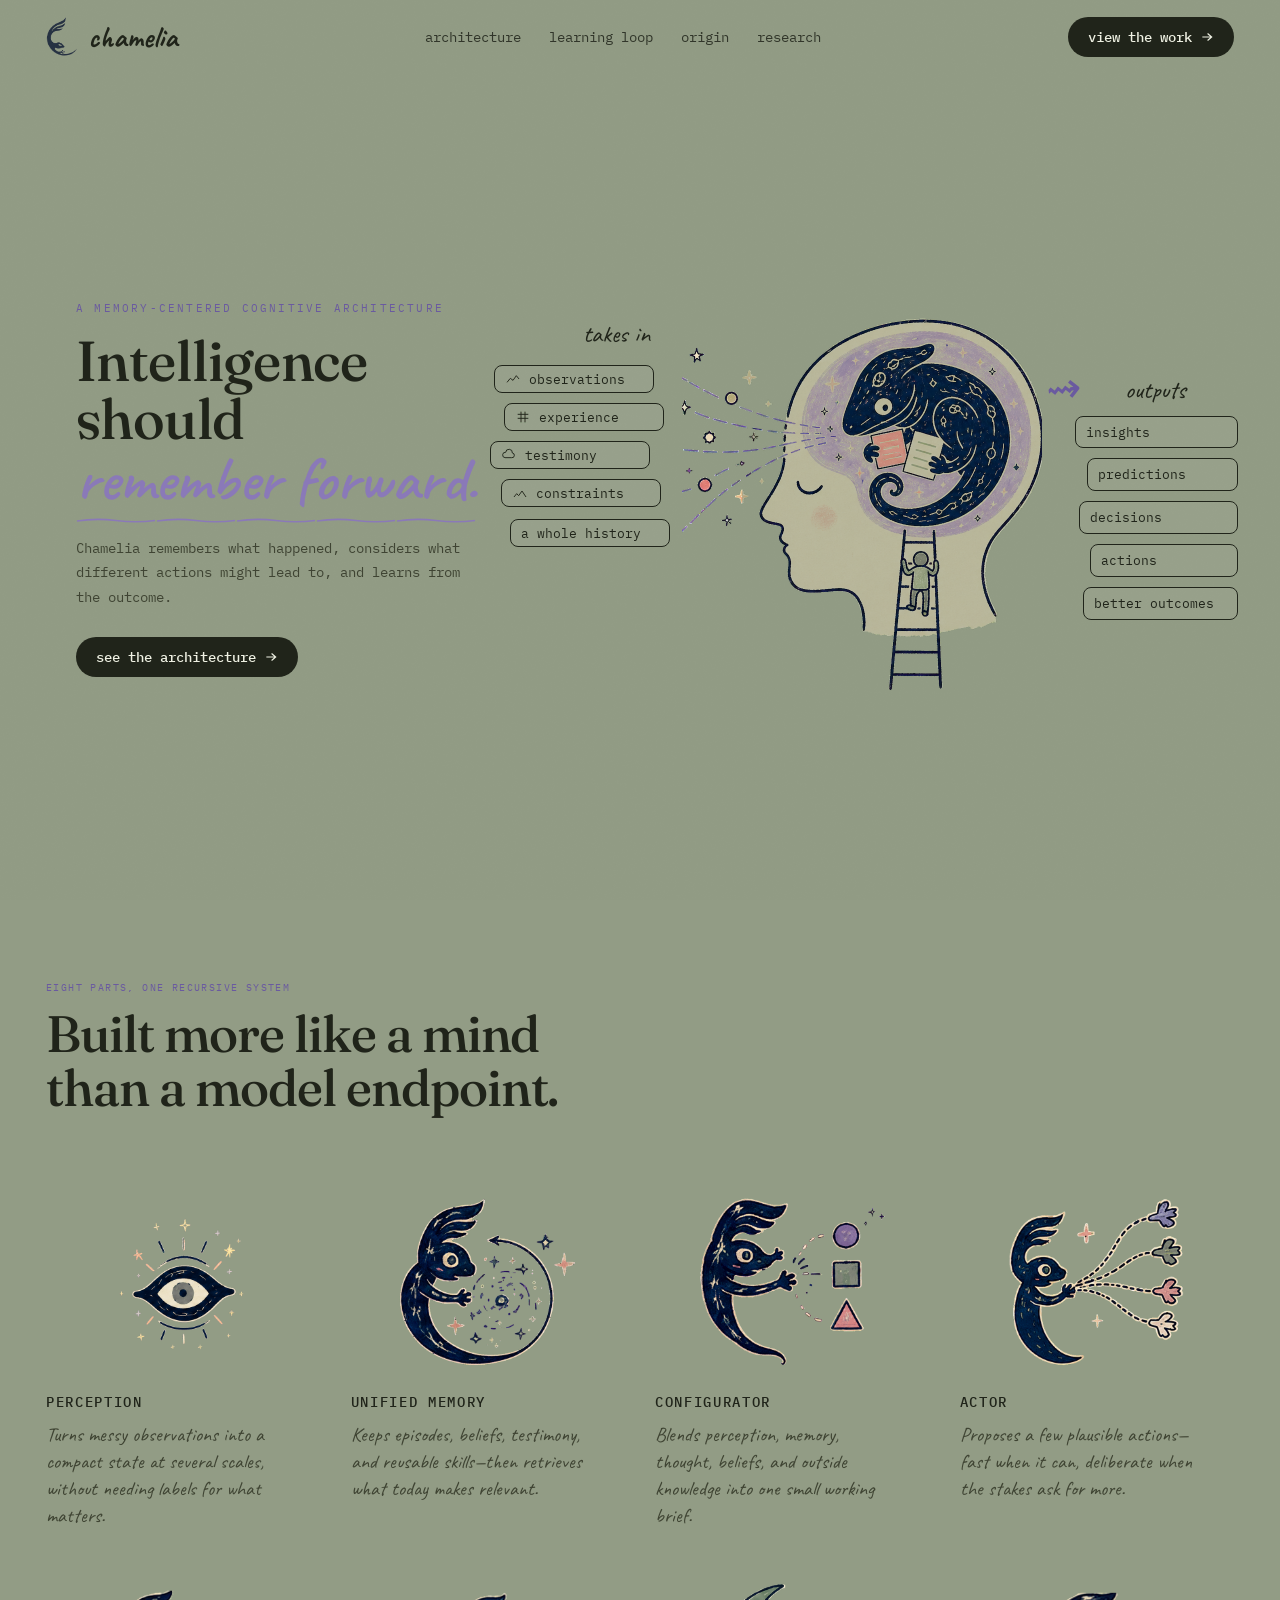
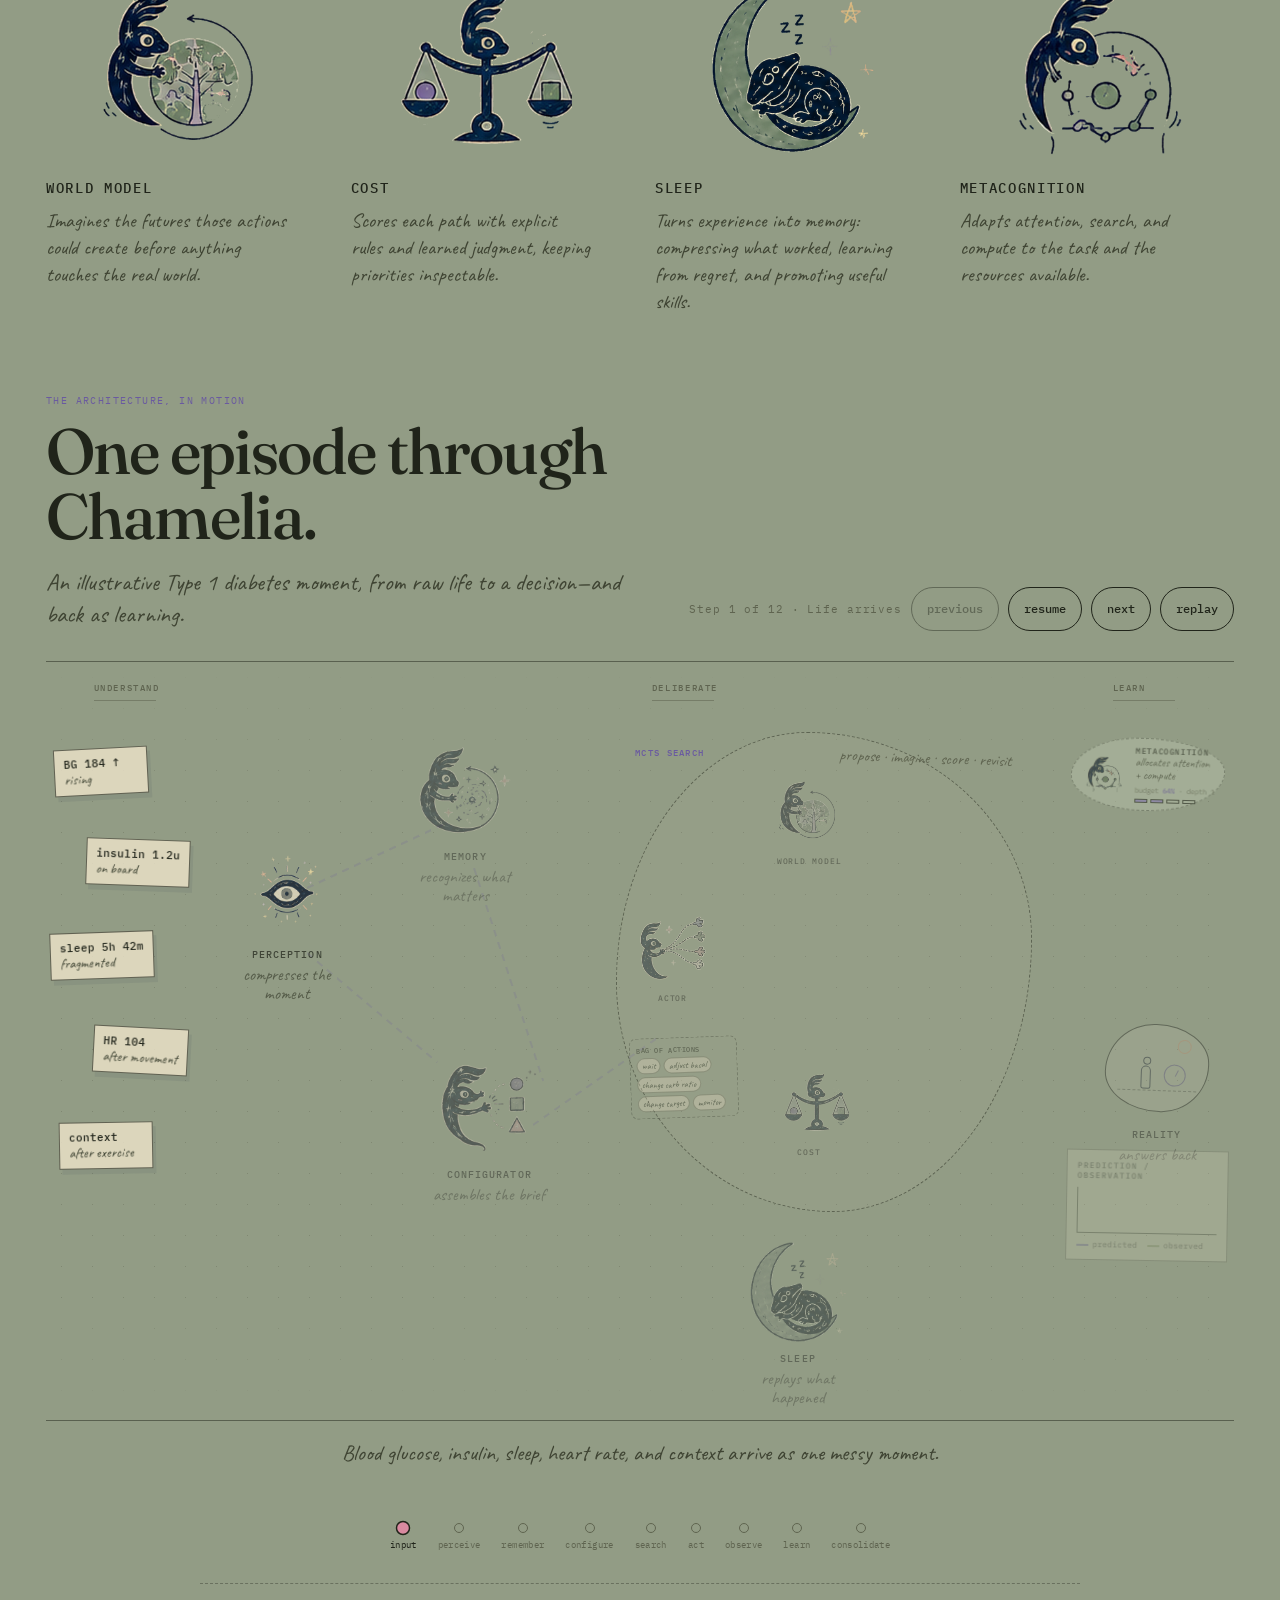
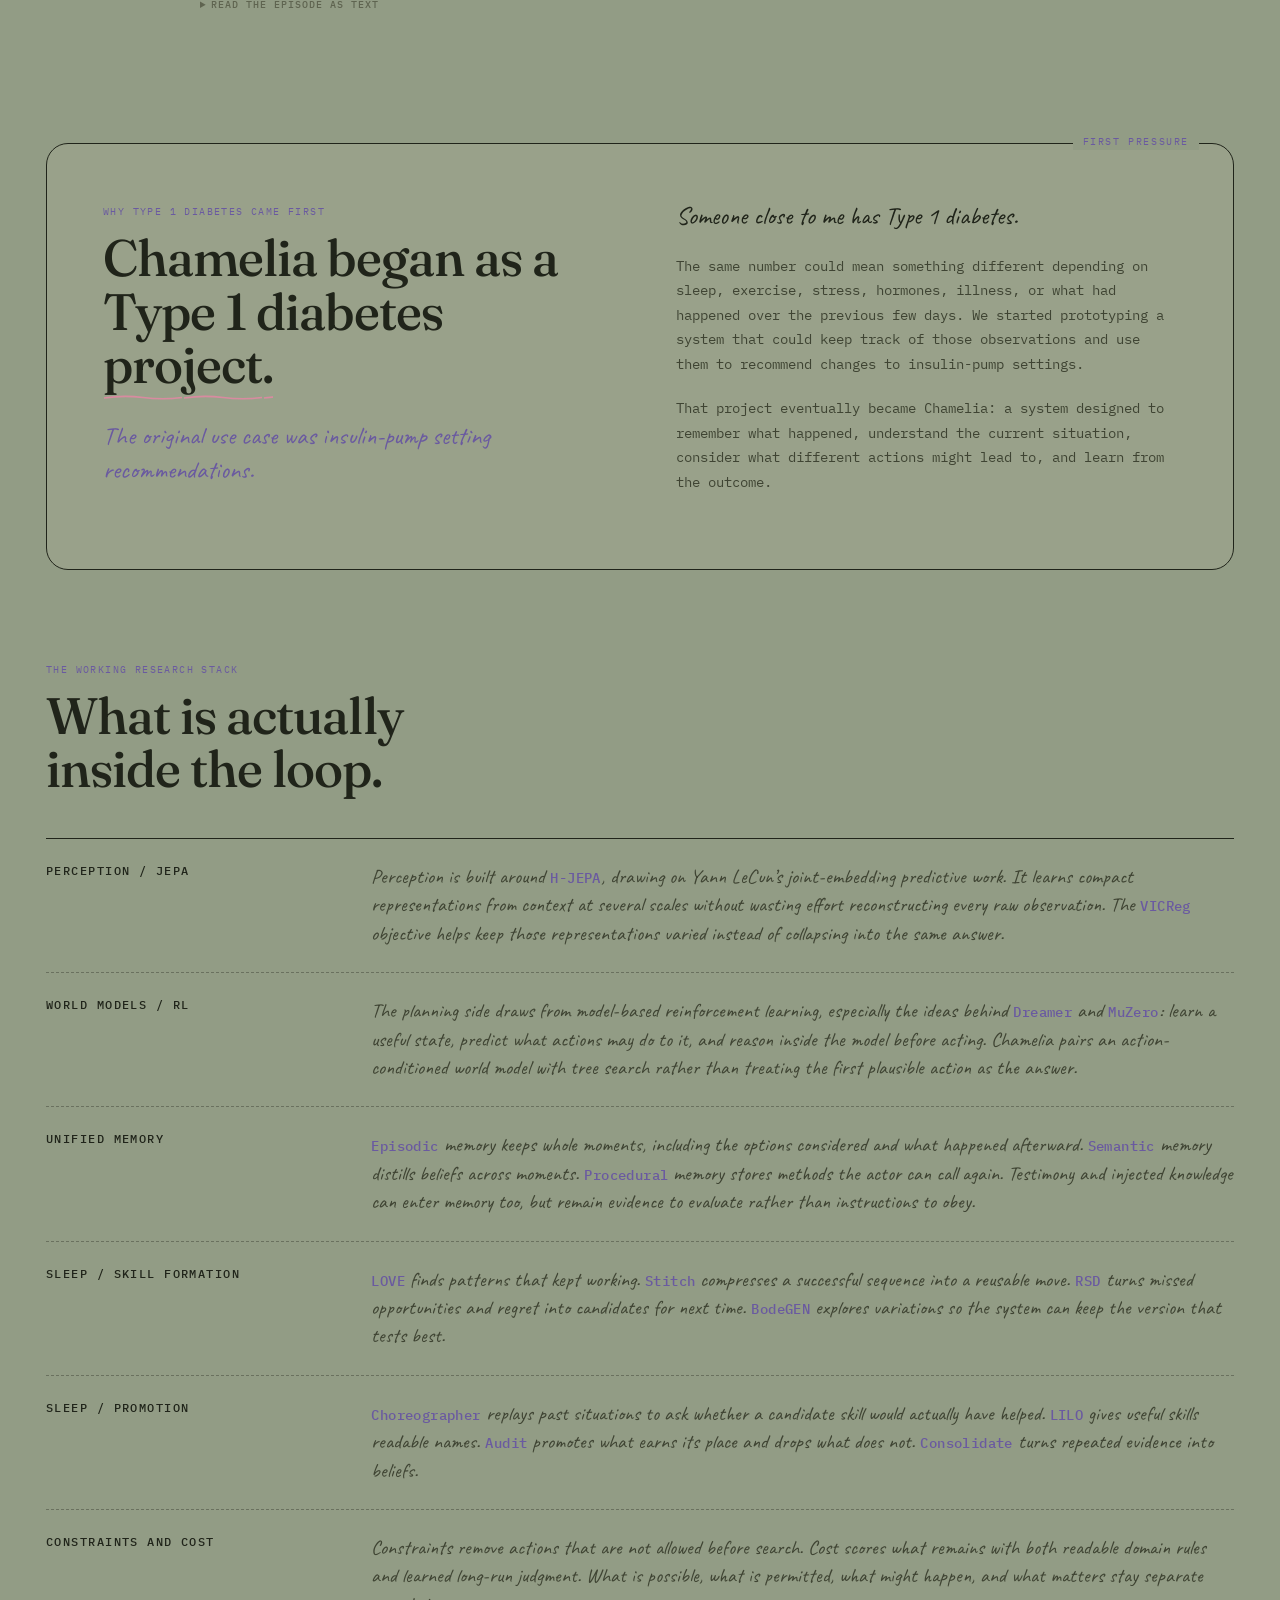
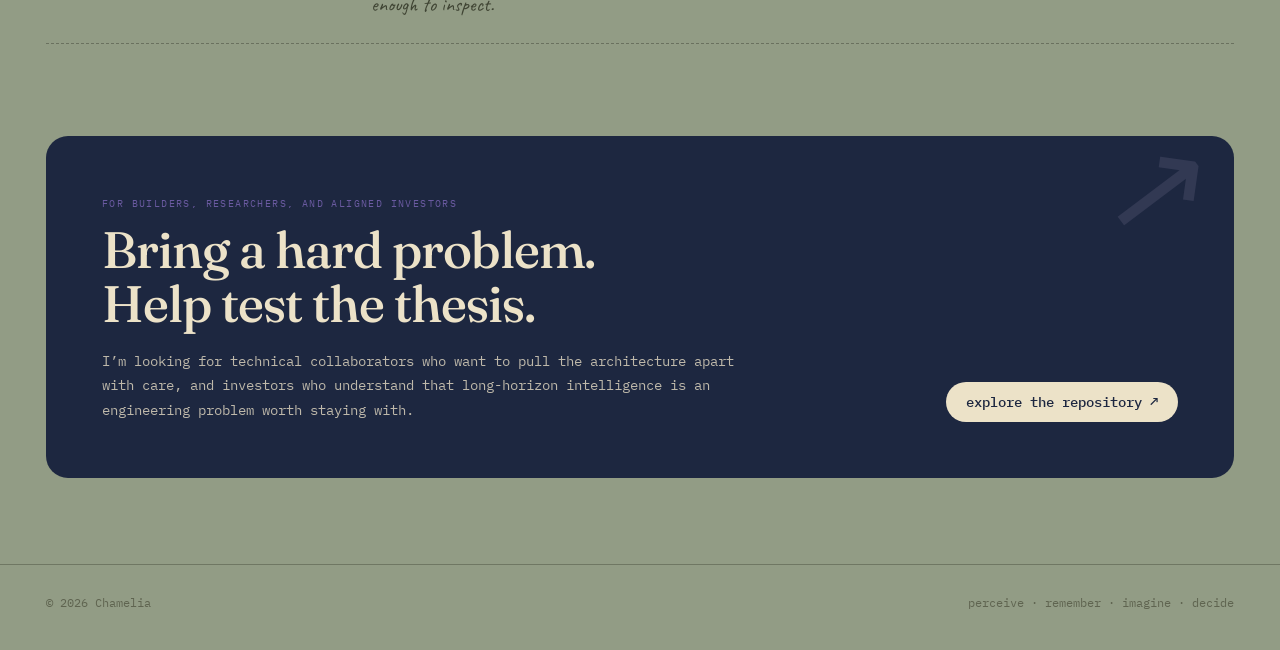
==== commit 964577d8: "Clarify Chamelia animation semantics" ====
--- a/index.html
+++ b/index.html
@@ -428,7 +428,7 @@
       </div>
 
       <article class="flow-node node-perception">
-        <div class="flow-node-art"><img src="icons/v5/perception-eye.png?v=1" alt=""><span class="pupil-overlay"></span><span class="state-orbit"><i class="state-shape circle"></i><i class="state-shape square"></i><i class="state-shape triangle"></i></span><span class="state-alpha">a</span></div>
+        <div class="flow-node-art"><img src="icons/v5/perception-eye.png?v=1" alt=""><span class="pupil-overlay"></span></div>
         <span class="flow-node-name">Perception</span><span class="flow-node-note">compresses the moment</span>
       </article>
       <article class="flow-node node-memory">
@@ -449,7 +449,6 @@
       </article>
 
       <span class="alpha-packet">a</span>
-      <i class="memory-shape memory-episode"></i><i class="memory-shape memory-belief"></i><i class="memory-shape memory-skill"></i>
       <span class="memory-scrap one">similar morning</span>
       <span class="memory-scrap two">poor sleep</span>
       <span class="memory-scrap three">exercise sensitivity</span>
@@ -459,19 +458,18 @@
         <img src="icons/v3/controller.png?v=1" alt="">
         <div><strong>Metacognition</strong><span>allocates attention + compute</span><span class="resource-budget">budget <b>64%</b></span><span class="resource-meter"><i></i><i></i><i></i><i></i></span></div>
       </aside>
-      <i class="resource-thread"></i>
 
       <div class="search-arena">
         <span class="search-label">MCTS search</span><span class="search-note">propose &middot; imagine &middot; score &middot; revisit</span>
         <article class="flow-node node-actor"><div class="flow-node-art"><img src="icons/v4/actor.png?v=1" alt=""></div><span class="flow-node-name">Actor</span></article>
         <article class="flow-node node-world"><div class="flow-node-art"><img src="icons/v3/worldmodel.png?v=1" alt=""></div><span class="flow-node-name">World Model</span></article>
         <article class="flow-node node-cost"><div class="flow-node-art"><img src="icons/v3/cost.png?v=1" alt=""></div><span class="flow-node-name">Cost</span></article>
-        <div class="action-space"><span>action space</span><i>wait</i><i>basal</i><i>target</i><i>carbs</i><i>monitor</i></div>
-        <i class="action-seed a"></i><i class="action-seed b"></i><i class="action-seed c"></i>
+        <div class="action-space"><span>bag of actions</span><i>wait</i><i>adjust basal</i><i>change carb ratio</i><i>change target</i><i>monitor</i></div>
+        <span class="action-candidate candidate-a">change carb ratio</span><span class="action-candidate candidate-b">adjust basal window</span><span class="action-candidate candidate-c">wait + monitor</span>
         <div class="mcts-tree">
           <i class="tree-line t1"></i><i class="tree-line t2"></i><i class="tree-line t3"></i>
           <i class="tree-line t1a"></i><i class="tree-line t1b"></i><i class="tree-line t2a"></i><i class="tree-line t2b"></i><i class="tree-line t3a"></i><i class="tree-line t3b"></i>
-          <span class="cost-mark score-a">0.68</span><span class="cost-mark score-b">0.41</span><span class="cost-mark score-c">0.76</span><span class="prune-mark">blocked &#215;</span>
+          <span class="cost-mark score-a">0.68</span><span class="cost-mark score-b">0.41</span><span class="cost-mark score-c">0.76</span>
         </div>
       </div>
 
@@ -485,11 +483,9 @@
         <div class="trace-key"><span class="pred">predicted</span><span>observed</span></div>
       </div>
 
-      <span class="feedback-arc"></span>
-      <i class="feedback-seed seed-memory"></i><i class="feedback-seed seed-world"></i><i class="feedback-seed seed-value"></i><i class="feedback-seed seed-sleep"></i>
       <span class="skill-stamp">new reusable skill</span>
 
-      <i class="flow-link link-perception-memory"></i><i class="flow-link link-perception-config"></i><i class="flow-link link-memory-config"></i><i class="flow-link link-config-search"></i><i class="flow-link link-search-action"></i><i class="flow-link link-action-reality"></i>
+      <i class="flow-link link-perception-memory"></i><i class="flow-link link-perception-config"></i><i class="flow-link link-memory-config"></i><i class="flow-link link-config-search"></i>
     </div>
 
     <figcaption class="episode-caption" data-flow-caption>Blood glucose, insulin, sleep, heart rate, and context arrive as one messy moment.</figcaption>
@@ -514,12 +510,12 @@
     <ol>
       <li>Blood glucose, insulin, sleep, heart rate, and context arrive as one moment.</li>
       <li>Perception compresses those observations into one compact state, <em>a</em>.</li>
-      <li>State <em>a</em> queries memory, which retrieves similar episodes, beliefs, and reusable skills.</li>
-      <li>State <em>a</em> and the retrieved memories flow into the configurator with goals and constraints.</li>
-      <li>Metacognition allocates attention and compute. The actor pulls candidates from the action space; the world model branches futures; constraints prune; and cost scores.</li>
+      <li>State <em>a</em> queries memory, which retrieves a similar morning, poor sleep, and exercise sensitivity.</li>
+      <li>State <em>a</em> and those labeled memories enter the configurator from either side.</li>
+      <li>The actor draws three named candidates from its bag of actions. Each becomes the root of its own imagined future; cost scores the results while metacognition allocates attention and compute.</li>
       <li>The lowest-cost valid candidate leaves search and becomes the chosen action.</li>
       <li>Reality returns an observed outcome, which may differ from the prediction.</li>
-      <li>The outcome updates memory and learning signals; sleep later consolidates useful patterns.</li>
+      <li>The outcome sends an upgrade pulse through the system; sleep consolidates what worked and returns a reusable skill to memory.</li>
     </ol>
   </details>
 </section>
--- a/episode.css
+++ b/episode.css
@@ -45,58 +45,38 @@
 .episode[data-state="consolidate"] .node-sleep::after{border-color:var(--purple-ink);transform:translate(-50%,-50%) scale(1.12);opacity:.7}
 
 /* T1D field-note scraps */
-.raw-stream{position:absolute;left:0;top:74px;width:155px;height:480px;z-index:6}
+.raw-stream{position:absolute;left:0;top:74px;width:100%;height:480px;z-index:6;--target-x:calc(15% + 58px);--target-y:152px}
 .data-scrap{position:absolute;left:var(--x);top:var(--y);min-width:94px;padding:7px 9px;background:rgba(236,226,200,.82);border:1px solid rgba(32,36,26,.65);box-shadow:3px 5px 0 rgba(29,39,64,.08);font:10.5px/1.35 var(--f-mono);transform:rotate(var(--r));opacity:.22;transition:left 1.55s cubic-bezier(.2,.7,.2,1),top 1.55s cubic-bezier(.2,.7,.2,1),transform 1.55s ease,opacity .65s ease}
 .data-scrap strong{font-weight:500;display:block}.data-scrap small{font:14px var(--f-hand);color:var(--ink2)}
 .scrap-bg{--x:8px;--y:12px;--r:-3deg}.scrap-insulin{--x:40px;--y:103px;--r:2deg}.scrap-sleep{--x:4px;--y:196px;--r:-2deg}.scrap-heart{--x:47px;--y:291px;--r:3deg}.scrap-context{--x:13px;--y:386px;--r:-1deg}
-.episode.has-visited-perceive .data-scrap{left:178px;top:142px;transform:rotate(12deg) scale(.16);opacity:0}
+.episode.has-visited-perceive .data-scrap{left:var(--target-x);top:var(--target-y);transform:rotate(12deg) scale(0);opacity:0}
+.episode[data-state="perceive"] .data-scrap{animation:scrap-absorb 2.15s cubic-bezier(.2,.68,.18,1) both;animation-delay:var(--absorb-delay)}
 .episode[data-state="raw-input"] .data-scrap{animation:scrap-arrive 1.2s both;animation-delay:var(--delay,0s)}
-.scrap-bg{--delay:.05s}.scrap-insulin{--delay:.18s}.scrap-sleep{--delay:.31s}.scrap-heart{--delay:.44s}.scrap-context{--delay:.57s}
+.scrap-bg{--delay:.05s;--absorb-delay:0s}.scrap-insulin{--delay:.18s;--absorb-delay:.12s}.scrap-sleep{--delay:.31s;--absorb-delay:.24s}.scrap-heart{--delay:.44s;--absorb-delay:.36s}.scrap-context{--delay:.57s;--absorb-delay:.48s}
 @keyframes scrap-arrive{from{opacity:0;transform:translateX(-26px) rotate(var(--r))}to{opacity:1;transform:translateX(0) rotate(var(--r))}}
+@keyframes scrap-absorb{0%{left:var(--x);top:var(--y);opacity:1;transform:rotate(var(--r)) scale(1)}52%{left:var(--target-x);top:calc(var(--target-y) - 20px);opacity:1;transform:rotate(5deg) scale(.72)}78%{left:var(--target-x);top:var(--target-y);opacity:.9;transform:rotate(8deg) scale(.3)}100%{left:var(--target-x);top:var(--target-y);opacity:0;transform:rotate(12deg) scale(0)}}
 
 /* Perception chews raw observations into a compact state. */
 .pupil-overlay{position:absolute;left:50%;top:51%;width:13px;height:13px;border-radius:50%;background:var(--navy);transform:translate(-50%,-50%);opacity:0;pointer-events:none}
 .episode[data-state="perceive"] .pupil-overlay{opacity:1;animation:pupil-open 2s ease-in-out both}
 @keyframes pupil-open{0%,100%{transform:translate(-50%,-50%) scale(.75)}34%{transform:translate(-50%,-50%) scale(1.75)}67%{transform:translate(-50%,-50%) scale(1.15)}}
-.state-orbit{position:absolute;left:50%;top:50%;width:108px;height:108px;transform:translate(-50%,-50%);opacity:0}
-.episode.has-visited-perceive .state-orbit{opacity:1}
-.episode.has-visited-retrieve .state-orbit{opacity:0;transform:translate(-50%,-50%) scale(.35)}
-.state-shape{position:absolute;width:14px;height:14px;border:1.4px solid var(--ink);transition:transform .6s ease}
-.state-shape.circle{left:5px;top:43px;background:var(--purple);border-radius:50%}.state-shape.square{right:3px;top:19px;background:var(--green)}.state-shape.triangle{left:48px;bottom:0;background:var(--pink);clip-path:polygon(50% 0,100% 100%,0 100%)}
-.episode[data-state="perceive"] .state-orbit{animation:orbit-state 2.05s ease-in-out both}
-@keyframes orbit-state{0%{transform:translate(-50%,-50%) rotate(-28deg) scale(.45);opacity:0}45%{opacity:1}100%{transform:translate(-50%,-50%) rotate(330deg) scale(1)}}
-
-.state-alpha{position:absolute;left:50%;top:50%;width:34px;height:34px;display:grid;place-items:center;border:1.5px solid var(--ink);border-radius:47% 53% 46% 54%;background:var(--cream);font:600 22px var(--f-hand);opacity:0;transform:translate(-50%,-50%) scale(.25) rotate(-10deg);transition:opacity .55s ease,transform .85s cubic-bezier(.2,.75,.25,1)}
-.episode.has-visited-perceive .state-alpha{opacity:1;transform:translate(-50%,-50%) scale(1) rotate(3deg)}
-.episode.has-visited-retrieve .state-alpha{opacity:0;transform:translate(-50%,-50%) scale(.3) rotate(18deg)}
-.episode[data-state="perceive"] .state-alpha{animation:alpha-form 1.05s 1.25s both}
-@keyframes alpha-form{0%{opacity:0;transform:translate(-50%,-50%) scale(.15) rotate(-18deg)}70%{opacity:1;transform:translate(-50%,-50%) scale(1.15) rotate(6deg)}100%{opacity:1;transform:translate(-50%,-50%) scale(1) rotate(3deg)}}
-
-/* One perceived state, a, queries memory and then joins the retrieved shapes. */
-.alpha-packet{position:absolute;left:20%;top:270px;width:30px;height:30px;display:grid;place-items:center;border:1.4px solid var(--ink);border-radius:48% 52% 46% 54%;background:var(--cream);font:600 19px var(--f-hand);z-index:9;opacity:0;transform:rotate(-8deg) scale(.55);transition:left 1.5s cubic-bezier(.2,.75,.25,1),top 1.5s cubic-bezier(.2,.75,.25,1),opacity .55s ease,transform 1.5s ease}
+/* One perceived state, a, queries memory and then joins the labeled recalls. */
+.alpha-packet{position:absolute;left:18.7%;top:220px;width:30px;height:30px;display:grid;place-items:center;border:1.4px solid var(--ink);border-radius:48% 52% 46% 54%;background:var(--cream);font:600 19px var(--f-hand);z-index:9;opacity:0;transform:rotate(-8deg) scale(.18);transition:left 1.55s cubic-bezier(.2,.75,.25,1),top 1.55s cubic-bezier(.2,.75,.25,1),opacity .55s ease,transform 1.55s ease}
 .episode.has-visited-perceive .alpha-packet{opacity:1}
-.episode[data-state="perceive"] .alpha-packet{animation:alpha-emerge 1.1s 1.45s both}
+.episode[data-state="perceive"] .alpha-packet{animation:alpha-emerge .72s 2.05s both}
 .episode.has-visited-retrieve .alpha-packet{left:34%;top:160px;transform:rotate(10deg) scale(1)}
-.episode.has-visited-configure .alpha-packet{left:38.3%;top:456px;transform:rotate(-5deg) scale(.88)}
+.episode.has-visited-configure .alpha-packet{left:29.8%;top:465px;transform:rotate(-5deg) scale(.88)}
 .episode.has-visited-propose .alpha-packet{opacity:0;transform:rotate(12deg) scale(.2)}
-@keyframes alpha-emerge{0%,28%{opacity:0;transform:rotate(-8deg) scale(.18)}100%{opacity:1;transform:rotate(-8deg) scale(.55)}}
-
-.memory-shape{position:absolute;width:16px;height:16px;border:1.25px solid var(--ink);z-index:8;opacity:0;transition:left 1.45s cubic-bezier(.2,.75,.25,1),top 1.45s cubic-bezier(.2,.75,.25,1),opacity .5s ease,transform 1.45s ease}
-.memory-episode{left:30%;top:128px;background:var(--purple);border-radius:50%;transform:rotate(-8deg) scale(.3)}
-.memory-belief{left:38%;top:174px;background:var(--green);transform:rotate(8deg) scale(.3)}
-.memory-skill{left:34%;top:230px;background:var(--pink);clip-path:polygon(50% 0,100% 100%,0 100%);transform:rotate(-5deg) scale(.3)}
-.episode.has-visited-retrieve .memory-shape{opacity:1;transform:rotate(0) scale(1)}
-.episode[data-state="retrieve"] .memory-shape{transition-delay:.75s}
-.episode.has-visited-configure .memory-episode{left:40.5%;top:445px;transform:scale(.9)}
-.episode.has-visited-configure .memory-belief{left:41.7%;top:467px;transform:rotate(8deg) scale(.9)}
-.episode.has-visited-configure .memory-skill{left:39.8%;top:486px;transform:rotate(-5deg) scale(.9)}
-.episode.has-visited-propose .memory-shape{opacity:0;transform:scale(.2)}
+@keyframes alpha-emerge{0%{opacity:0;transform:rotate(-8deg) scale(.12)}65%{opacity:1;transform:rotate(4deg) scale(1.16)}100%{opacity:1;transform:rotate(-8deg) scale(1)}}
 
 /* Retrieved memory scraps. */
-.memory-scrap{position:absolute;z-index:7;padding:5px 7px;background:rgba(236,226,200,.88);border:1px solid rgba(32,36,26,.55);font:9px var(--f-mono);opacity:0;transform:scale(.45) rotate(var(--r));transition:left .95s ease,top .95s ease,opacity .45s ease,transform .95s ease}
+.memory-scrap{position:absolute;z-index:7;padding:5px 7px;background:rgba(236,226,200,.88);border:1px solid rgba(32,36,26,.55);font:9px var(--f-mono);opacity:0;transform:scale(.45) rotate(var(--r));transition:left 1.45s cubic-bezier(.2,.75,.25,1),top 1.45s cubic-bezier(.2,.75,.25,1),opacity .55s ease,transform 1.45s ease}
 .memory-scrap.one{left:28.5%;top:78px;--r:-7deg}.memory-scrap.two{left:37%;top:115px;--r:5deg}.memory-scrap.three{left:34%;top:216px;--r:-2deg}
 .episode.has-visited-retrieve .memory-scrap{opacity:.92;transform:scale(1) rotate(var(--r))}
-.episode.has-visited-configure .memory-scrap{left:37%;top:445px;opacity:0;transform:scale(.25) rotate(12deg)}
+.episode[data-state="retrieve"] .memory-scrap{transition-delay:.9s}
+.episode.has-visited-configure .memory-scrap{opacity:.92;transform:scale(.86) rotate(var(--r))}
+.episode.has-visited-configure .memory-scrap.one{left:43.7%;top:424px}.episode.has-visited-configure .memory-scrap.two{left:44.8%;top:466px}.episode.has-visited-configure .memory-scrap.three{left:43.2%;top:507px}
+.episode.has-visited-propose .memory-scrap{opacity:0;transform:scale(.25) rotate(10deg)}
 .episode[data-state="retrieve"] .node-memory{animation:memory-recognize 1.8s ease-in-out both}
 @keyframes memory-recognize{0%,100%{transform:rotate(0)}35%{transform:rotate(-4deg) scale(1.05)}65%{transform:rotate(3deg)}}
 
@@ -106,6 +86,7 @@
 .brief-line{display:block;border-bottom:2px solid var(--ink3);margin-top:7px;transform:scaleX(0);transform-origin:left;transition:transform .4s ease}
 .brief-line:nth-child(2){width:78%}.brief-line:nth-child(3){width:58%;border-color:var(--purple-ink)}.brief-line:nth-child(4){width:88%;border-color:var(--green)}
 .episode.has-visited-configure .working-brief{opacity:1;transform:rotate(-3deg) scale(1)}
+.episode[data-state="configure"] .working-brief{transition-delay:.8s}
 .episode.has-visited-configure .brief-line{transform:scaleX(1)}
 .episode.has-visited-propose .working-brief{left:51%;top:290px;transform:rotate(4deg) scale(.78);opacity:.45}
 .episode.has-visited-simulate .working-brief{opacity:0}
@@ -126,45 +107,43 @@
 .resource-meter{display:flex!important;gap:3px;margin-top:4px}.resource-meter i{display:block;width:13px;height:4px;border:1px solid var(--ink);background:transparent;transition:background .55s ease,transform .55s ease}.resource-meter i:nth-child(-n+2){background:var(--purple)}
 .episode[data-state="retrieve"] .resource-meter i:nth-child(3),.episode[data-state="configure"] .resource-meter i:nth-child(3),.episode[data-state="propose"] .resource-meter i:nth-child(3),.episode[data-state="choose"] .resource-meter i:nth-child(3),.episode[data-state="act"] .resource-meter i:nth-child(3),.episode[data-state="simulate"] .resource-meter i,.episode[data-state="score"] .resource-meter i{background:var(--purple)}
 .episode[data-state="simulate"] .resource-budget::after,.episode[data-state="score"] .resource-budget::after{content:" · depth 3"}.episode[data-state="choose"] .resource-budget::after,.episode[data-state="act"] .resource-budget::after{content:" · depth 2"}
-.episode[data-state="simulate"] .resource-controller,.episode[data-state="score"] .resource-controller{background:rgba(236,226,200,.86);box-shadow:0 0 0 8px rgba(138,121,184,.12);transform:rotate(-1deg) scale(1.03)}
+.episode[data-state="simulate"] .resource-controller,.episode[data-state="score"] .resource-controller{background:rgba(236,226,200,.86);box-shadow:inset 0 0 0 3px rgba(138,121,184,.18);transform:rotate(-1deg) scale(1.03)}
 .episode[data-state="retrieve"] .resource-controller,.episode[data-state="configure"] .resource-controller,.episode[data-state="propose"] .resource-controller,.episode[data-state="simulate"] .resource-controller,.episode[data-state="score"] .resource-controller,.episode[data-state="choose"] .resource-controller,.episode[data-state="act"] .resource-controller{opacity:1}
 .episode[data-state="simulate"] .resource-meter i{animation:budget-pulse 1.15s ease-in-out infinite alternate}
 @keyframes budget-pulse{to{transform:translateY(-2px);background:var(--purple-ink)}}
-.resource-thread{position:absolute;right:10.8%;top:142px;width:94px;border-top:1.5px dashed var(--purple-ink);z-index:4;opacity:.3;transform:rotate(21deg);transform-origin:right;transition:opacity .5s ease}
-.episode[data-state="simulate"] .resource-thread,.episode[data-state="score"] .resource-thread{opacity:.9;animation:thread-pulse 1.2s ease-in-out infinite alternate}
-@keyframes thread-pulse{to{filter:drop-shadow(0 0 4px var(--purple));transform:rotate(21deg) scaleX(.92)}}
-
 .action-space{position:absolute;left:3%;top:304px;width:108px;padding:7px 6px 6px;border:1px dashed rgba(32,36,26,.62);border-radius:7px;display:flex;gap:3px;flex-wrap:wrap;opacity:.45;transform:rotate(-2deg);transition:opacity .55s ease,transform .75s ease,box-shadow .55s ease}
 .action-space span{width:100%;font:500 7px var(--f-mono);letter-spacing:.08em;text-transform:uppercase}.action-space i{font:9px var(--f-hand);font-style:normal;padding:1px 4px;background:rgba(236,226,200,.68);border:1px solid rgba(32,36,26,.45);border-radius:999px}
 .episode[data-state="propose"] .action-space{opacity:1;transform:rotate(1deg) scale(1.04);box-shadow:0 0 0 7px rgba(236,226,200,.12)}
 .episode.has-visited-simulate .action-space{opacity:.22}
 
-.action-seed{position:absolute;left:10%;top:346px;width:13px;height:13px;border:1px solid var(--ink);opacity:0;z-index:8;transition:left 1.35s cubic-bezier(.2,.72,.23,1),top 1.35s cubic-bezier(.2,.72,.23,1),opacity .45s ease,transform 1.35s ease}
-.action-seed.a{background:var(--purple);border-radius:50%}.action-seed.b{background:var(--green);transform:translateY(18px)}.action-seed.c{background:var(--pink);clip-path:polygon(50% 0,100% 100%,0 100%);transform:translateY(36px)}
-.episode.has-visited-propose .action-seed{opacity:1;left:24%;top:226px}
-.episode.has-visited-simulate .action-seed.a{left:49%;top:160px}.episode.has-visited-simulate .action-seed.b{left:49%;top:228px}.episode.has-visited-simulate .action-seed.c{left:49%;top:298px}
+.action-candidate{position:absolute;left:10%;top:340px;max-width:78px;padding:3px 5px;border:1px solid rgba(32,36,26,.7);background:rgba(236,226,200,.92);font:8px/1.2 var(--f-mono);z-index:8;opacity:0;transform:rotate(var(--candidate-rotate)) scale(.45);transition:left 1.45s cubic-bezier(.2,.72,.23,1),top 1.45s cubic-bezier(.2,.72,.23,1),opacity .45s ease,transform 1.45s ease}
+.candidate-a{--candidate-rotate:-3deg}.candidate-b{--candidate-rotate:2deg}.candidate-c{--candidate-rotate:-1deg}
+.episode.has-visited-propose .action-candidate{opacity:1;left:23%;transform:rotate(var(--candidate-rotate)) scale(1)}
+.episode.has-visited-propose .candidate-a{top:194px}.episode.has-visited-propose .candidate-b{top:234px}.episode.has-visited-propose .candidate-c{top:274px}
+.episode.has-visited-simulate .action-candidate{left:42.5%;transform:translateX(-100%) rotate(var(--candidate-rotate)) scale(.8)}
+.episode.has-visited-simulate .candidate-a{top:151px}.episode.has-visited-simulate .candidate-b{top:225px}.episode.has-visited-simulate .candidate-c{top:299px}
 .episode[data-state="propose"] .node-actor{animation:actor-cast 1.55s ease-out both}
 @keyframes actor-cast{0%,100%{transform:rotate(0)}40%{transform:rotate(-7deg) translateX(-4px)}65%{transform:rotate(5deg) translateX(5px)}}
 
-.mcts-tree{position:absolute;left:42%;top:122px;width:43%;height:245px;z-index:6;opacity:0;transition:opacity .4s ease}
+.mcts-tree{position:absolute;left:42%;top:122px;width:43%;height:245px;z-index:6;opacity:0;transition:opacity .65s ease}
 .episode.has-visited-simulate .mcts-tree{opacity:1}
 .tree-line{position:absolute;height:2px;background:var(--ink);transform-origin:left center;transform:rotate(var(--angle)) scaleX(0);width:var(--length);left:var(--left);top:var(--top);transition:transform .85s cubic-bezier(.2,.7,.25,1);transition-delay:var(--tree-delay)}
 .tree-line::after{content:"";position:absolute;right:-4px;top:-3px;width:7px;height:7px;border-radius:50%;background:var(--cream);border:1px solid var(--ink)}
+.tree-line.t1::before,.tree-line.t2::before,.tree-line.t3::before{content:"";position:absolute;left:-4px;top:-3px;width:7px;height:7px;border-radius:50%;background:var(--cream);border:1px solid var(--ink)}
 .episode.has-visited-simulate .tree-line{transform:rotate(var(--angle)) scaleX(1)}
-.t1{--left:0;--top:118px;--length:62px;--angle:-48deg;--tree-delay:.1s}.t2{--left:0;--top:118px;--length:67px;--angle:0deg;--tree-delay:.18s}.t3{--left:0;--top:118px;--length:64px;--angle:48deg;--tree-delay:.26s}
-.t1a{--left:42px;--top:72px;--length:54px;--angle:-30deg;--tree-delay:.65s}.t1b{--left:42px;--top:72px;--length:50px;--angle:26deg;--tree-delay:.72s}
-.t2a{--left:66px;--top:118px;--length:58px;--angle:-20deg;--tree-delay:.8s}.t2b{--left:66px;--top:118px;--length:56px;--angle:25deg;--tree-delay:.88s}
-.t3a{--left:42px;--top:164px;--length:55px;--angle:-18deg;--tree-delay:.95s}.t3b{--left:42px;--top:164px;--length:52px;--angle:34deg;--tree-delay:1.02s}
+.t1{--left:0;--top:40px;--length:54px;--angle:0deg;--tree-delay:.08s}.t2{--left:0;--top:114px;--length:58px;--angle:0deg;--tree-delay:.16s}.t3{--left:0;--top:188px;--length:54px;--angle:0deg;--tree-delay:.24s}
+.t1a{--left:53px;--top:40px;--length:54px;--angle:-27deg;--tree-delay:.55s}.t1b{--left:53px;--top:40px;--length:50px;--angle:25deg;--tree-delay:.64s}
+.t2a{--left:57px;--top:114px;--length:58px;--angle:-22deg;--tree-delay:.72s}.t2b{--left:57px;--top:114px;--length:56px;--angle:23deg;--tree-delay:.81s}
+.t3a{--left:53px;--top:188px;--length:55px;--angle:-24deg;--tree-delay:.9s}.t3b{--left:53px;--top:188px;--length:52px;--angle:27deg;--tree-delay:.99s}
 .episode[data-state="simulate"] .mcts-tree{animation:tree-breathe 1.85s ease both}
 @keyframes tree-breathe{0%{transform:scale(.82);opacity:0}100%{transform:scale(1);opacity:1}}
 .cost-mark{position:absolute;padding:3px 5px;background:rgba(236,226,200,.92);border:1px solid var(--ink);font:8px var(--f-mono);opacity:0;transform:scale(.6) rotate(var(--r));transition:opacity .35s ease,transform .5s ease}
-.score-a{left:68%;top:15%;--r:-4deg}.score-b{left:76%;top:47%;--r:2deg}.score-c{left:66%;top:81%;--r:4deg}
+.score-a{left:68%;top:2%;--r:-4deg}.score-b{left:76%;top:42%;--r:2deg}.score-c{left:66%;top:82%;--r:4deg}
 .episode.has-visited-score .cost-mark{opacity:1;transform:scale(1) rotate(var(--r))}
-.prune-mark{position:absolute;left:72%;top:79%;font:500 22px var(--f-mono);color:var(--coral);opacity:0;transform:rotate(-12deg) scale(.6);transition:opacity .3s ease,transform .45s ease}
-.episode.has-visited-score .prune-mark{opacity:1;transform:rotate(-12deg) scale(1)}
-.episode.has-visited-score .t3a,.episode.has-visited-score .t3b{opacity:.18}
 .episode.has-visited-choose .t2,.episode.has-visited-choose .t2a,.episode.has-visited-choose .t2b{height:4px;background:var(--purple-ink)}
 .episode.has-visited-choose .t1,.episode.has-visited-choose .t1a,.episode.has-visited-choose .t1b,.episode.has-visited-choose .t3,.episode.has-visited-choose .t3a,.episode.has-visited-choose .t3b{opacity:.22}
+.episode.has-visited-choose .score-a,.episode.has-visited-choose .score-c{text-decoration:line-through;color:var(--coral);opacity:.58}
+.episode.has-visited-choose .score-a::after,.episode.has-visited-choose .score-c::after{content:" ×";font:700 13px var(--f-mono);text-decoration:none}
 .episode.has-visited-choose .score-b{color:var(--purple-ink);font-weight:700;box-shadow:0 0 0 7px rgba(138,121,184,.18);transform:scale(1.12) rotate(var(--r))}
 .episode.has-visited-choose .score-b::after{content:" lowest";font:11px var(--f-hand);white-space:nowrap}
 
@@ -191,21 +170,14 @@
 .trace-key{display:flex;gap:10px;margin-top:6px;font:8px var(--f-mono)}
 .trace-key span::before{content:"";display:inline-block;width:12px;border-top:2px solid var(--green);margin-right:4px;vertical-align:middle}.trace-key .pred::before{border-top:2px dashed var(--purple-ink)}
 
-/* Outcome-specific learning seeds and sleep consolidation. */
-.feedback-arc{position:absolute;left:28%;right:8%;bottom:54px;height:165px;border:1.5px dashed rgba(106,90,160,.55);border-top:0;border-radius:0 0 48% 48%;opacity:0;transition:opacity .5s ease;z-index:2}
-.feedback-arc::before{content:"";display:none}
-.episode.has-visited-learn .feedback-arc{opacity:1}
-.feedback-seed{position:absolute;right:7%;top:520px;width:16px;height:16px;border:1.3px solid var(--ink);z-index:10;opacity:0;transition:left 1.55s cubic-bezier(.2,.72,.23,1),right 1.55s cubic-bezier(.2,.72,.23,1),top 1.55s ease,opacity .35s ease,transform 1.55s ease}
-.seed-memory{background:var(--purple)}.seed-world{background:var(--green);border-radius:50%}.seed-value{background:var(--coral);clip-path:polygon(50% 0,100% 100%,0 100%)}.seed-sleep{background:var(--cream);transform:rotate(45deg)}
-.episode.has-visited-learn .feedback-seed{opacity:1;right:auto}
-.episode.has-visited-learn .seed-memory{left:34%;top:182px;transform:rotate(210deg)}
-.episode.has-visited-learn .seed-world{left:64%;top:152px;transform:rotate(250deg)}
-.episode.has-visited-learn .seed-value{left:56%;top:320px;transform:rotate(190deg)}
-.episode.has-visited-learn .seed-sleep{left:62%;top:630px;transform:rotate(315deg)}
-.episode[data-state="learn"] .feedback-seed{animation:seed-glow 1.45s ease-in-out both}
-@keyframes seed-glow{45%{box-shadow:0 0 0 10px rgba(236,226,200,.23)}}
-.skill-stamp{position:absolute;left:69%;top:670px;padding:6px 8px;border:1px solid var(--ink);background:rgba(236,226,200,.92);font:500 8px var(--f-mono);letter-spacing:.08em;text-transform:uppercase;opacity:0;transform:rotate(-5deg) scale(.6);transition:opacity .4s ease,transform .7s ease}
-.episode.has-visited-consolidate .skill-stamp{opacity:1;transform:rotate(-5deg) scale(1)}
+/* The observed outcome upgrades the system as one traveling pulse. */
+.episode[data-state="learn"] .flow-node::after{border-color:var(--purple-ink);animation:system-upgrade-pulse 1.1s ease both}
+.episode[data-state="learn"] .node-reality::after{animation-delay:0s}.episode[data-state="learn"] .node-actor::after{animation-delay:.16s}.episode[data-state="learn"] .node-cost::after{animation-delay:.32s}.episode[data-state="learn"] .node-world::after{animation-delay:.48s}.episode[data-state="learn"] .node-configurator::after{animation-delay:.64s}.episode[data-state="learn"] .node-memory::after{animation-delay:.8s}.episode[data-state="learn"] .node-perception::after{animation-delay:.96s}.episode[data-state="learn"] .node-sleep::after{animation-delay:1.12s}
+@keyframes system-upgrade-pulse{0%{opacity:0;transform:translate(-50%,-50%) scale(.62)}48%{opacity:.9;transform:translate(-50%,-50%) scale(1.18);box-shadow:0 0 18px rgba(138,121,184,.24)}100%{opacity:0;transform:translate(-50%,-50%) scale(1.32);box-shadow:none}}
+.skill-stamp{position:absolute;left:62%;top:650px;padding:6px 8px;border:1px solid var(--ink);background:rgba(236,226,200,.92);font:500 8px var(--f-mono);letter-spacing:.08em;text-transform:uppercase;opacity:0;transform:rotate(-5deg) scale(.6);z-index:10}
+.episode.has-visited-consolidate .skill-stamp{left:32%;top:170px;opacity:1;transform:rotate(4deg) scale(1)}
+.episode[data-state="consolidate"] .skill-stamp{animation:skill-to-memory 2.25s .2s cubic-bezier(.2,.72,.23,1) both}
+@keyframes skill-to-memory{0%{left:62%;top:650px;opacity:0;transform:rotate(-8deg) scale(.45)}18%{opacity:1}55%{left:48%;top:405px;transform:rotate(3deg) scale(.85)}100%{left:32%;top:170px;opacity:1;transform:rotate(4deg) scale(1)}}
 .episode[data-state="consolidate"] .node-sleep{animation:sleep-bloom 1.65s ease-in-out both}
 @keyframes sleep-bloom{0%,100%{transform:scale(1)}45%{transform:scale(1.09) rotate(-3deg);filter:drop-shadow(0 0 12px rgba(203,186,221,.55))}}
 
@@ -215,9 +187,7 @@
 .link-perception-config{left:22%;top:290px;width:170px;transform:rotate(40deg)}
 .link-memory-config{left:36%;top:205px;width:224px;transform:rotate(72deg)}
 .link-config-search{left:41%;top:462px;width:155px;transform:rotate(-35deg)}
-.link-search-action{left:80%;top:275px;width:140px;transform:rotate(-7deg)}
-.link-action-reality{right:6.5%;top:315px;width:135px;transform:rotate(90deg)}
-.episode.has-visited-retrieve .link-perception-memory,.episode.has-visited-configure .link-perception-config,.episode.has-visited-configure .link-memory-config,.episode.has-visited-propose .link-config-search,.episode.has-visited-choose .link-search-action,.episode.has-visited-observe .link-action-reality{opacity:.85}
+.episode.has-visited-retrieve .link-perception-memory,.episode.has-visited-configure .link-perception-config,.episode.has-visited-configure .link-memory-config,.episode.has-visited-propose .link-config-search{opacity:.85}
 
 .episode-caption{min-height:58px;margin:18px auto 0;max-width:850px;text-align:center;font:22px/1.35 var(--f-hand);color:var(--ink2)}
 .episode-caption strong{font-weight:600;color:var(--ink)}
@@ -247,19 +217,17 @@
   .episode{margin-left:30px;margin-right:30px}.episode-head{grid-template-columns:1fr}.episode-controls{justify-content:flex-start}.episode-progress{text-align:left}
   .episode-stage{min-height:1110px}
   .phase-label{display:none}
-  .raw-stream{left:2%;top:55px;height:340px}.data-scrap{transform:scale(.9) rotate(var(--r))}.scrap-bg{--y:0px}.scrap-insulin{--y:72px}.scrap-sleep{--y:144px}.scrap-heart{--y:216px}.scrap-context{--y:288px}
+  .raw-stream{left:2%;top:55px;height:340px;--target-x:calc(42% + 58px);--target-y:97px}.data-scrap{transform:scale(.9) rotate(var(--r))}.scrap-bg{--y:0px}.scrap-insulin{--y:72px}.scrap-sleep{--y:144px}.scrap-heart{--y:216px}.scrap-context{--y:288px}
   .node-perception{left:42%;top:96px}.node-memory{left:68%;top:240px}.node-configurator{left:38%;top:365px}
   .search-arena{left:7%;top:535px;width:70%;height:410px}.node-reality{right:1%;top:790px}.node-sleep{left:34%;top:946px}
   .search-arena .node-actor{left:2%;top:145px}.search-arena .node-world{left:35%;top:28px}.search-arena .node-cost{left:35%;top:278px}
-  .resource-controller{right:1%;top:555px}.resource-thread{right:14%;top:625px;width:90px;transform:rotate(166deg)}
-  .episode[data-state="simulate"] .resource-thread,.episode[data-state="score"] .resource-thread{animation:none;transform:rotate(166deg)}
+  .resource-controller{right:1%;top:555px}
   .working-brief{left:45%;top:440px}.episode.has-visited-propose .working-brief{left:18%;top:620px}
-  .alpha-packet{left:49%;top:190px}.episode.has-visited-retrieve .alpha-packet{left:73%;top:315px}.episode.has-visited-configure .alpha-packet{left:48%;top:450px}
-  .memory-episode{left:67%;top:250px}.memory-belief{left:80%;top:300px}.memory-skill{left:72%;top:352px}.episode.has-visited-configure .memory-episode{left:51%;top:440px}.episode.has-visited-configure .memory-belief{left:52%;top:463px}.episode.has-visited-configure .memory-skill{left:50%;top:485px}
-  .memory-scrap.one{left:67%;top:225px}.memory-scrap.two{left:82%;top:270px}.memory-scrap.three{left:73%;top:360px}.episode.has-visited-configure .memory-scrap{left:49%;top:442px}
+  .alpha-packet{left:49%;top:190px}.episode.has-visited-retrieve .alpha-packet{left:73%;top:315px}.episode.has-visited-configure .alpha-packet{left:37%;top:462px}
+  .memory-scrap.one{left:67%;top:225px}.memory-scrap.two{left:82%;top:270px}.memory-scrap.three{left:73%;top:360px}.episode.has-visited-configure .memory-scrap.one{left:57%;top:420px}.episode.has-visited-configure .memory-scrap.two{left:59%;top:463px}.episode.has-visited-configure .memory-scrap.three{left:56%;top:505px}
   .chosen-action{left:67%;top:700px}.episode.has-visited-act .chosen-action{left:87%;top:825px}
-  .reality-card{top:895px}.feedback-seed{top:900px}.episode.has-visited-learn .seed-memory{left:73%;top:315px}.episode.has-visited-learn .seed-world{left:45%;top:615px}.episode.has-visited-learn .seed-value{left:34%;top:790px}.episode.has-visited-learn .seed-sleep{left:43%;top:1025px}
-  .feedback-arc{left:18%;right:10%;bottom:38px;height:130px}.skill-stamp{left:54%;top:1028px}
+  .reality-card{top:895px}.episode.has-visited-consolidate .skill-stamp{left:70%;top:315px}.episode[data-state="consolidate"] .skill-stamp{animation-name:skill-to-memory-tablet}
+  @keyframes skill-to-memory-tablet{0%{left:43%;top:1025px;opacity:0;transform:rotate(-8deg) scale(.45)}18%{opacity:1}55%{left:55%;top:660px;transform:rotate(3deg) scale(.85)}100%{left:70%;top:315px;opacity:1;transform:rotate(4deg) scale(1)}}
   .flow-link{display:none}
 }
 
@@ -268,8 +236,7 @@
   .episode-control{flex:1 1 auto;padding-inline:12px}
   .episode-stage{min-height:780px;margin-top:20px;border-bottom:0;overflow:hidden}
   .episode-stage::before{background-size:27px 27px}
-  .raw-stream{left:0;top:28px;width:100%;height:130px}.data-scrap{min-width:84px;padding:5px 7px;font-size:9px}.data-scrap small{font-size:13px}.scrap-bg{--x:1%;--y:8px}.scrap-insulin{--x:35%;--y:40px}.scrap-sleep{--x:68%;--y:7px}.scrap-heart{--x:12%;--y:84px}.scrap-context{--x:58%;--y:90px}
-  .episode.has-visited-perceive .data-scrap{left:44%;top:150px}
+  .raw-stream{left:0;top:28px;width:100%;height:130px;--target-x:calc(50% - 4px);--target-y:239px}.data-scrap{min-width:84px;padding:5px 7px;font-size:9px}.data-scrap small{font-size:13px}.scrap-bg{--x:1%;--y:8px}.scrap-insulin{--x:35%;--y:40px}.scrap-sleep{--x:68%;--y:7px}.scrap-heart{--x:12%;--y:84px}.scrap-context{--x:58%;--y:90px}
   .flow-node{width:132px;opacity:.18;filter:grayscale(.3);transform:scale(.84)}
   .flow-node-art{height:124px}.flow-node img{width:124px;height:124px}.flow-node-name{font-size:10px}.flow-node-note{font-size:17px}
   .node-perception,.node-memory,.node-configurator,.node-sleep,.node-reality{left:50%;right:auto;top:205px;transform:translateX(-50%) scale(.84)}
@@ -281,7 +248,7 @@
   .episode[data-state="consolidate"] .node-sleep{opacity:1;filter:none;transform:translateX(-50%) scale(1)}
   .episode.has-visited-perceive:not([data-state="raw-input"]) .node-perception{opacity:.22}
   .episode[data-state="perceive"] .node-perception{opacity:1}
-  .alpha-packet,.memory-shape,.memory-scrap,.working-brief,.feedback-seed,.feedback-arc,.skill-stamp,.resource-thread{display:none}
+  .alpha-packet,.memory-scrap,.working-brief,.skill-stamp{display:none}
   .chosen-action{left:50%;top:395px;transform:translateX(-50%) rotate(-3deg) scale(.45)}
   .episode[data-state="choose"] .chosen-action,.episode[data-state="act"] .chosen-action{left:50%;top:395px;opacity:1;transform:translateX(-50%) rotate(-3deg) scale(1)}
   .reality-card{display:block;left:50%;right:auto;top:390px;transform:translateX(-50%) rotate(1deg);opacity:.12}
@@ -292,7 +259,7 @@
   .search-arena .node-actor{left:1%;top:185px}.search-arena .node-world{left:37%;top:52px}.search-arena .node-cost{left:37%;top:330px}
   .episode[data-state="propose"] .node-actor,.episode[data-state="simulate"] .node-world,.episode[data-state="score"] .node-cost,.episode[data-state="choose"] .node-actor{opacity:1;filter:none;transform:scale(1)}
   .resource-controller{right:4%;top:652px;width:142px;transform:scale(.88) rotate(1.5deg);transform-origin:right top;opacity:.34}.episode[data-state="simulate"] .resource-controller,.episode[data-state="score"] .resource-controller{opacity:1;transform:scale(.92) rotate(-1deg)}
-  .action-space{left:1%;top:315px;transform:scale(.82) rotate(-2deg);transform-origin:left}.mcts-tree{left:33%;top:125px;width:46%;height:235px}.action-seed{left:13%;top:350px}.episode.has-visited-propose .action-seed{left:28%;top:245px}.episode.has-visited-simulate .action-seed.a{left:49%;top:176px}.episode.has-visited-simulate .action-seed.b{left:49%;top:244px}.episode.has-visited-simulate .action-seed.c{left:49%;top:312px}
+  .action-space{left:1%;top:315px;transform:scale(.82) rotate(-2deg);transform-origin:left}.mcts-tree{left:42%;top:125px;width:46%;height:235px}.action-candidate{font-size:7px;max-width:66px}.episode.has-visited-propose .action-candidate{left:24%}.episode.has-visited-simulate .action-candidate{left:42.5%}
   .episode-caption{font-size:20px;min-height:76px;margin-top:12px;text-align:left}
   .episode-steps{justify-content:flex-start;gap:2px}.episode-step{font-size:8px;padding-inline:5px;flex:1 1 64px}
   .episode-transcript ol{font-size:12px}
@@ -307,12 +274,12 @@
 @media(prefers-reduced-motion:reduce){
   html:not(.force-motion) .episode *,html:not(.force-motion) .episode *::before,html:not(.force-motion) .episode *::after{animation:none!important;transition:none!important}
   html:not(.force-motion) .episode-stage{min-height:auto;display:grid;grid-template-columns:repeat(4,minmax(0,1fr));gap:22px;padding:28px 0;overflow:visible}
-  html:not(.force-motion) .episode-stage::before,html:not(.force-motion) .phase-label,html:not(.force-motion) .raw-stream,html:not(.force-motion) .alpha-packet,html:not(.force-motion) .memory-shape,html:not(.force-motion) .memory-scrap,html:not(.force-motion) .working-brief,html:not(.force-motion) .chosen-action,html:not(.force-motion) .reality-card,html:not(.force-motion) .feedback-seed,html:not(.force-motion) .feedback-arc,html:not(.force-motion) .skill-stamp,html:not(.force-motion) .flow-link,html:not(.force-motion) .resource-thread{display:none!important}
+  html:not(.force-motion) .episode-stage::before,html:not(.force-motion) .phase-label,html:not(.force-motion) .raw-stream,html:not(.force-motion) .alpha-packet,html:not(.force-motion) .memory-scrap,html:not(.force-motion) .working-brief,html:not(.force-motion) .chosen-action,html:not(.force-motion) .reality-card,html:not(.force-motion) .skill-stamp,html:not(.force-motion) .flow-link{display:none!important}
   html:not(.force-motion) .episode-stage>.flow-node,html:not(.force-motion) .search-arena .flow-node{position:relative!important;left:auto!important;right:auto!important;top:auto!important;opacity:1!important;filter:none!important;transform:none!important;width:100%}
   html:not(.force-motion) .episode-stage>.flow-node .flow-node-art,html:not(.force-motion) .search-arena .flow-node-art{height:120px}
   html:not(.force-motion) .episode-stage>.flow-node img,html:not(.force-motion) .search-arena .flow-node img{width:120px;height:120px}
   html:not(.force-motion) .search-arena{display:contents!important}
-  html:not(.force-motion) .search-arena>.search-label,html:not(.force-motion) .search-arena>.search-note,html:not(.force-motion) .search-arena>.action-space,html:not(.force-motion) .search-arena>.action-seed,html:not(.force-motion) .search-arena>.mcts-tree,html:not(.force-motion) .resource-controller{display:none!important}
+  html:not(.force-motion) .search-arena>.search-label,html:not(.force-motion) .search-arena>.search-note,html:not(.force-motion) .search-arena>.action-space,html:not(.force-motion) .search-arena>.action-candidate,html:not(.force-motion) .search-arena>.mcts-tree,html:not(.force-motion) .resource-controller{display:none!important}
   html:not(.force-motion) .episode-steps{display:none}html:not(.force-motion) .episode-caption{text-align:left}html:not(.force-motion) .episode-control[data-flow-toggle],html:not(.force-motion) .episode-control[data-flow-replay],html:not(.force-motion) .episode-control[data-flow-prev],html:not(.force-motion) .episode-control[data-flow-next]{display:none}
 }
 @media(prefers-reduced-motion:reduce) and (max-width:720px){html:not(.force-motion) .episode-stage{grid-template-columns:repeat(2,minmax(0,1fr))}}
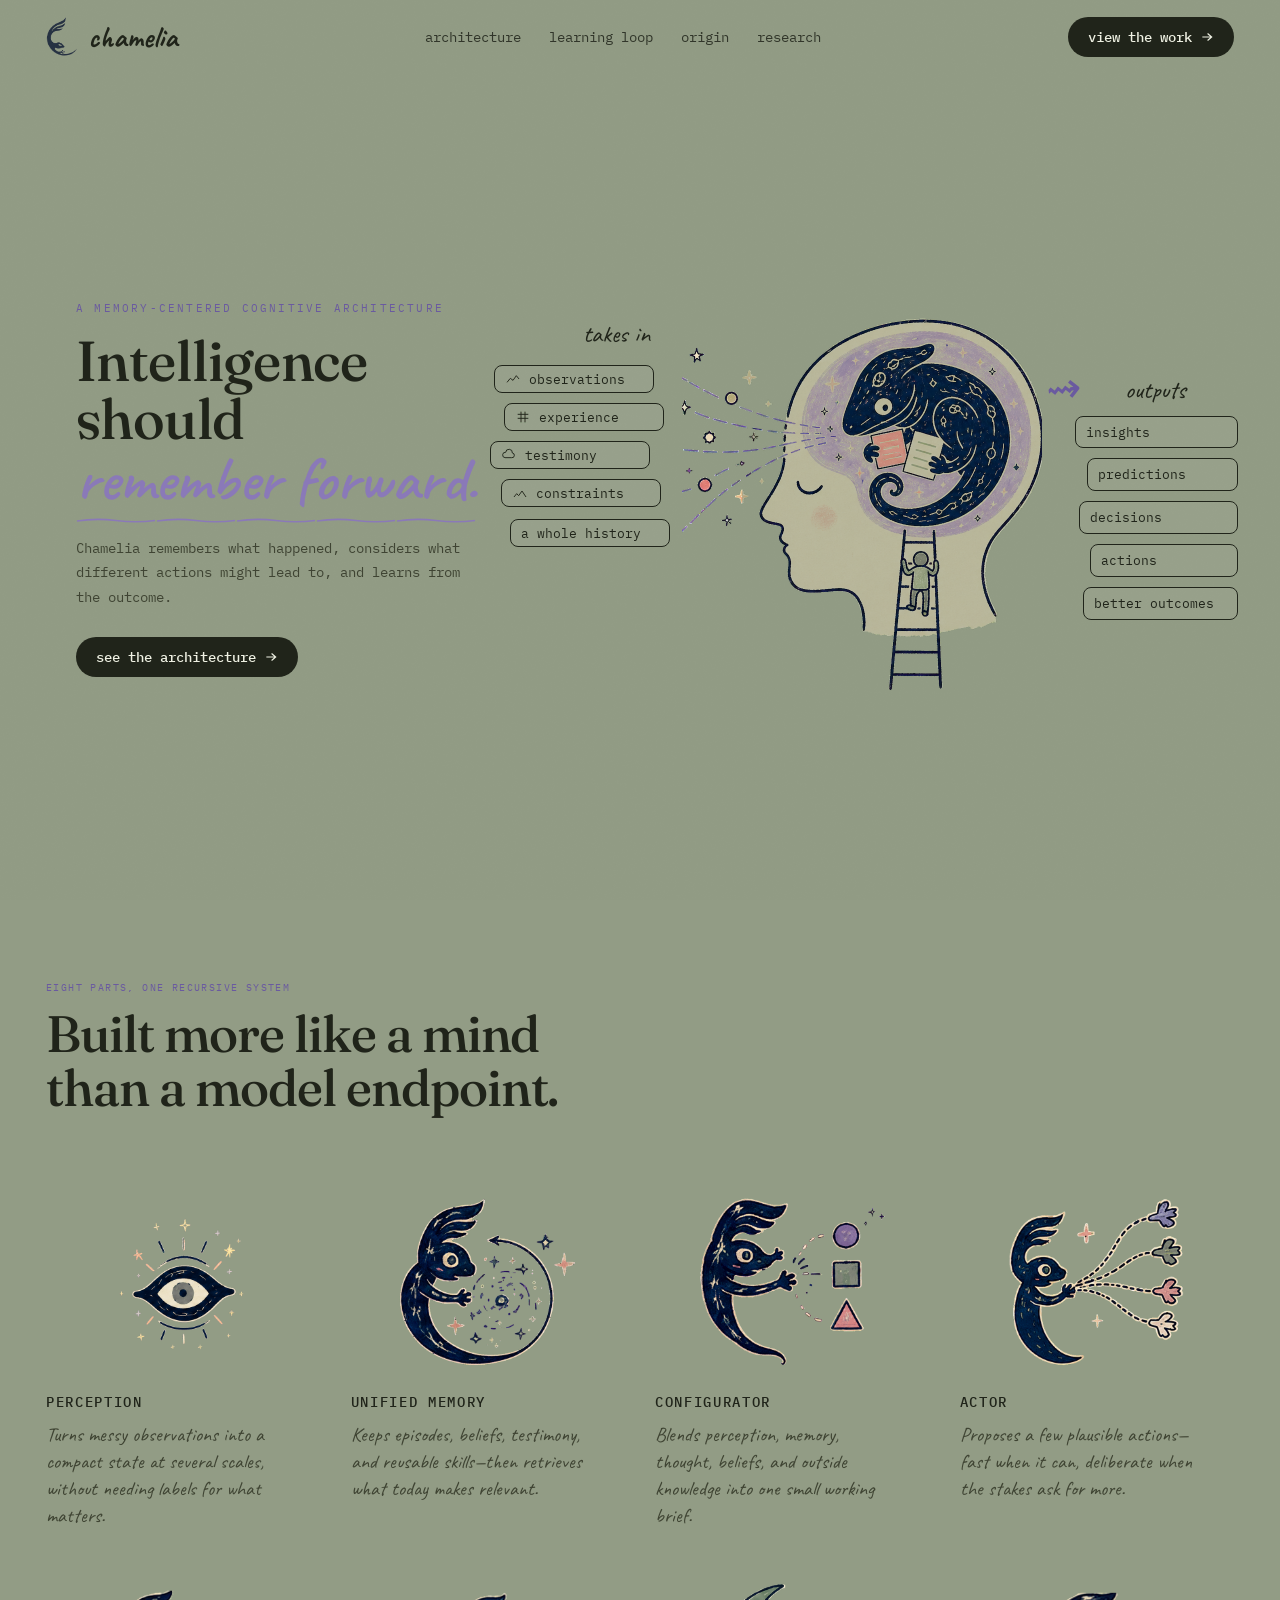
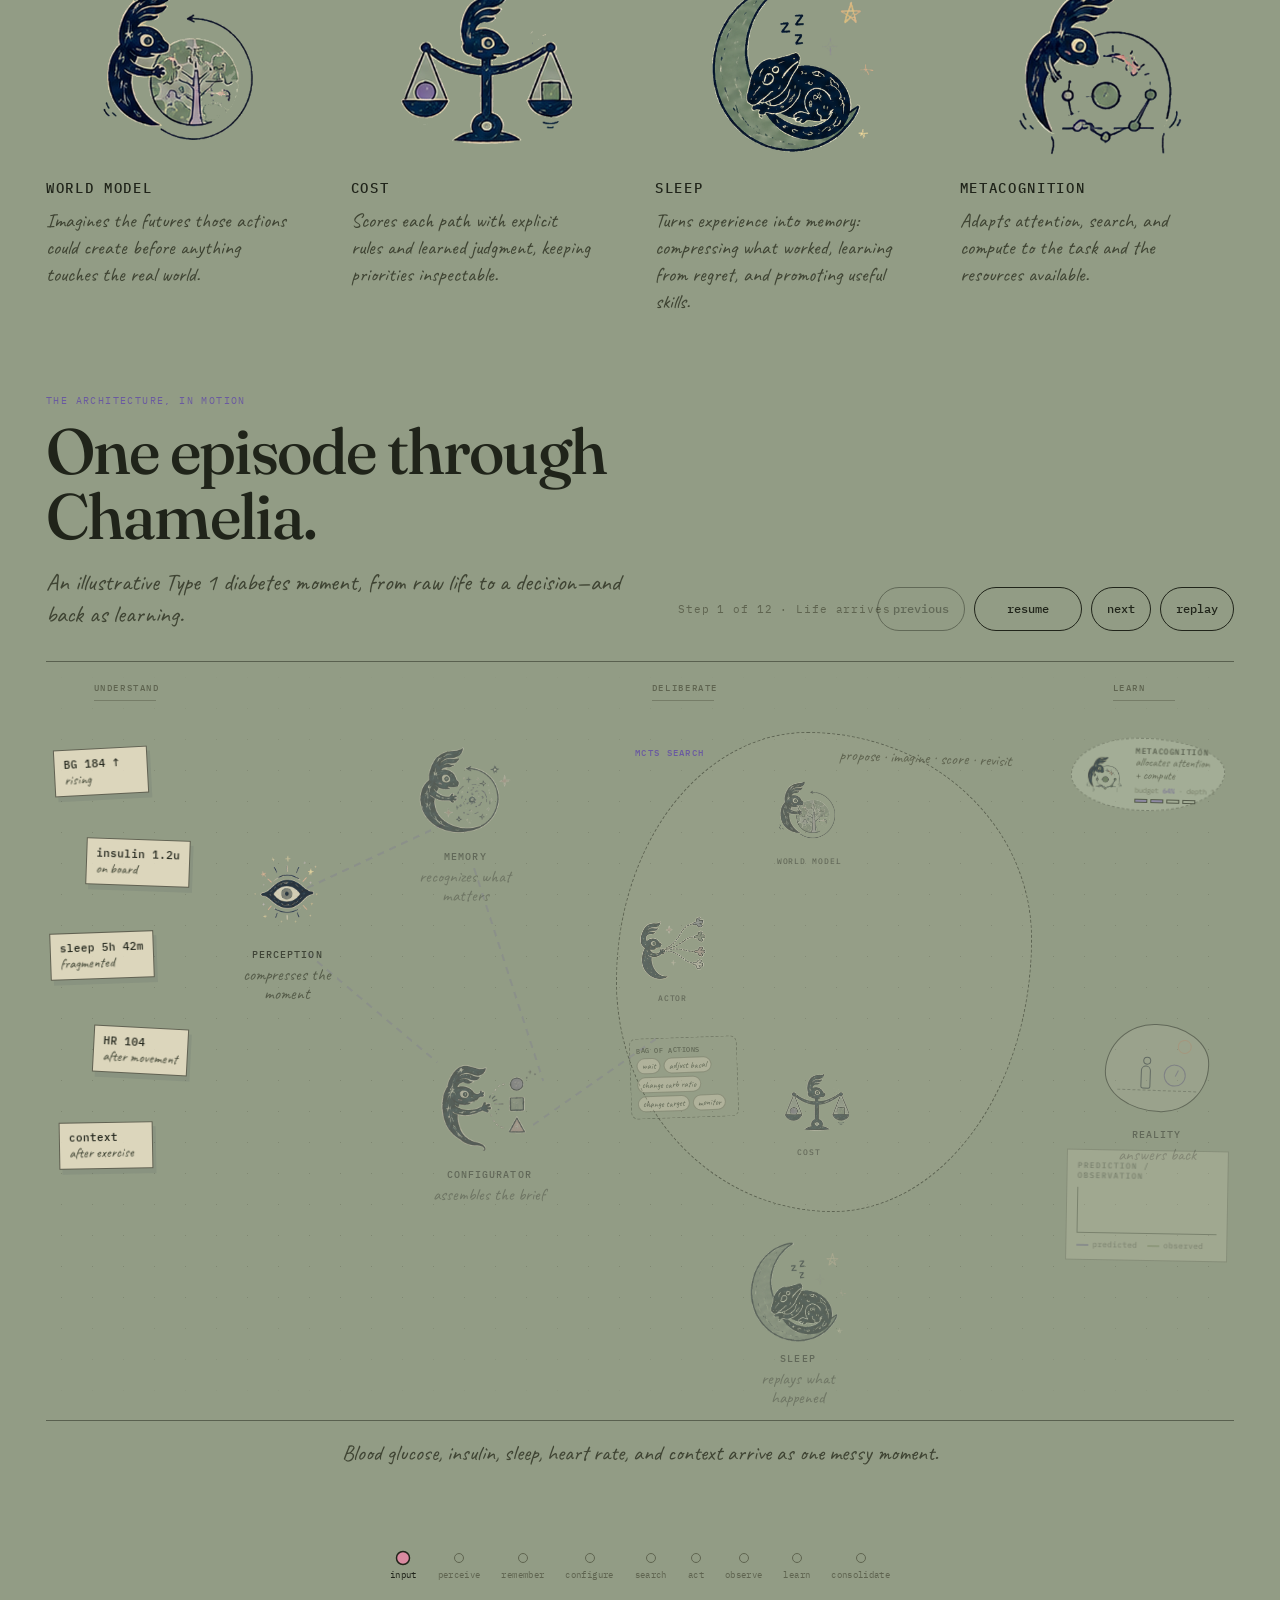
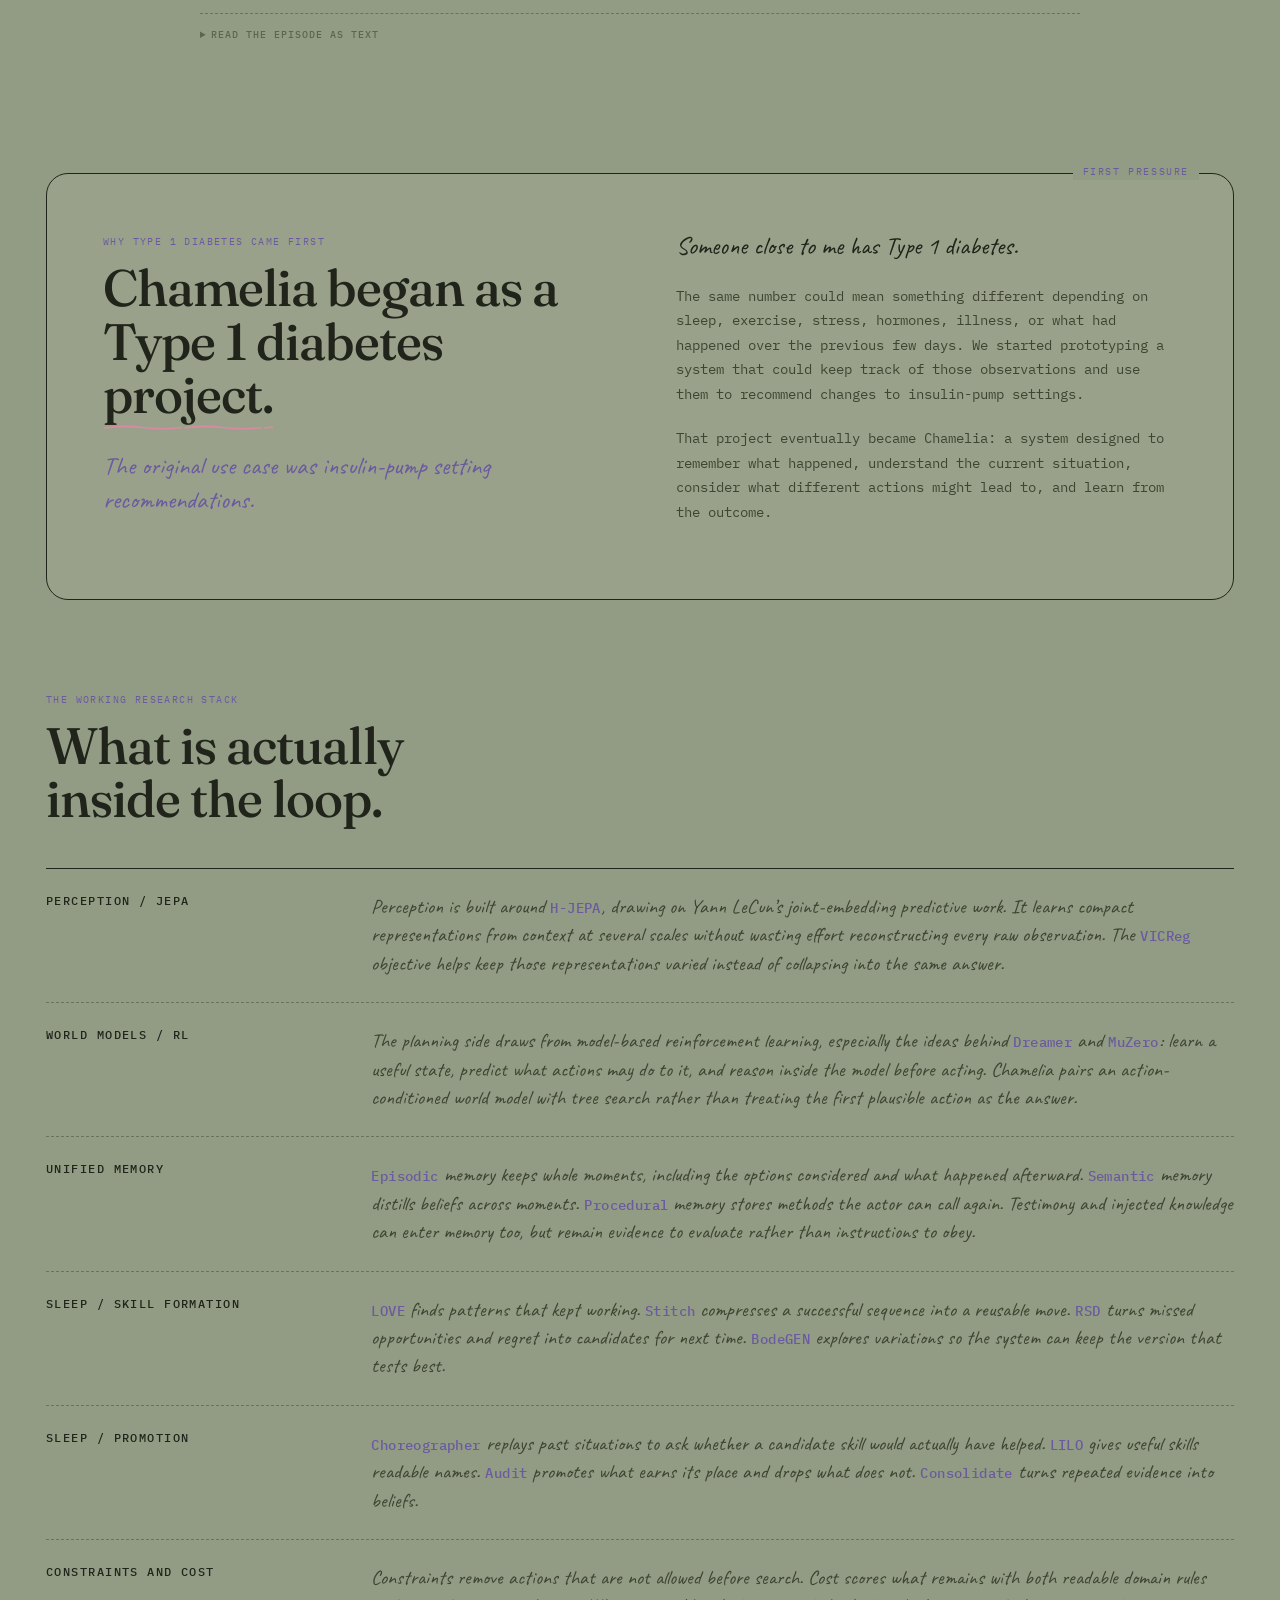
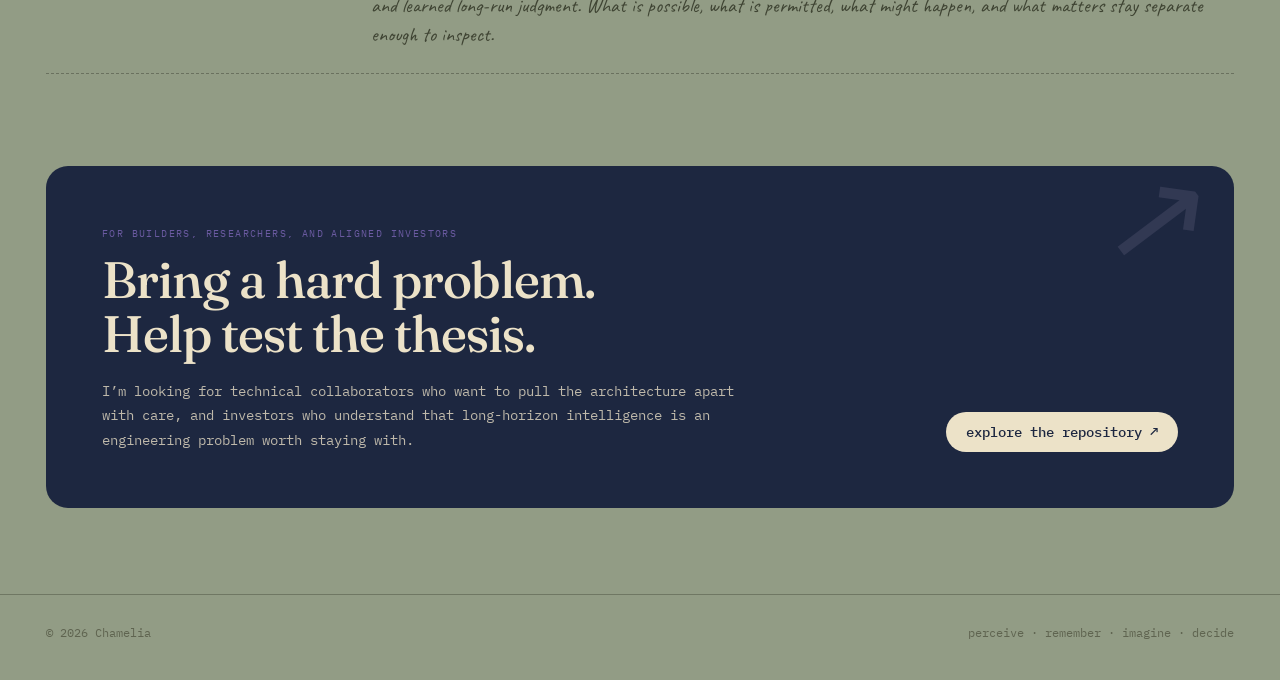
==== commit 42a6ba44: "Polish Chamelia animation continuity" ====
--- a/index.html
+++ b/index.html
@@ -448,7 +448,7 @@
         <span class="flow-node-name">Sleep</span><span class="flow-node-note">replays what happened</span>
       </article>
 
-      <span class="alpha-packet">a</span>
+      <span class="state-token"></span>
       <span class="memory-scrap one">similar morning</span>
       <span class="memory-scrap two">poor sleep</span>
       <span class="memory-scrap three">exercise sensitivity</span>
@@ -509,9 +509,9 @@
     <summary>Read the episode as text</summary>
     <ol>
       <li>Blood glucose, insulin, sleep, heart rate, and context arrive as one moment.</li>
-      <li>Perception compresses those observations into one compact state, <em>a</em>.</li>
-      <li>State <em>a</em> queries memory, which retrieves a similar morning, poor sleep, and exercise sensitivity.</li>
-      <li>State <em>a</em> and those labeled memories enter the configurator from either side.</li>
+      <li>Perception compresses those observations into one compact state.</li>
+      <li>That state queries memory, which retrieves a similar morning, poor sleep, and exercise sensitivity.</li>
+      <li>The compact state and those labeled memories enter the configurator from either side.</li>
       <li>The actor draws three named candidates from its bag of actions. Each becomes the root of its own imagined future; cost scores the results while metacognition allocates attention and compute.</li>
       <li>The lowest-cost valid candidate leaves search and becomes the chosen action.</li>
       <li>Reality returns an observed outcome, which may differ from the prediction.</li>
--- a/episode.css
+++ b/episode.css
@@ -5,11 +5,11 @@
 .episode-head h2{font-family:var(--f-head);font-size:clamp(42px,5vw,68px);font-weight:500;line-height:1.02;letter-spacing:-.025em;margin:10px 0 0}
 .episode-intro{font-family:var(--f-hand);font-size:24px;line-height:1.35;color:var(--ink2);max-width:610px;margin:18px 0 0}
 .episode-controls{display:flex;gap:9px;align-items:center;justify-content:flex-end;flex-wrap:wrap}
-.episode-control{min-height:44px;border:1.25px solid var(--ink);border-radius:999px;background:transparent;color:var(--ink);font:500 12px var(--f-mono);padding:9px 15px;cursor:pointer}
+.episode-control{min-height:44px;border:1.25px solid var(--ink);border-radius:999px;background:transparent;color:var(--ink);font:500 12px var(--f-mono);padding:9px 15px;cursor:pointer}.episode-control[data-flow-toggle]{min-width:108px}
 .episode-control:hover{background:rgba(236,226,200,.17)}
 .episode-control:focus-visible,.episode-step:focus-visible{outline:2px dashed var(--purple-ink);outline-offset:4px}
 .episode-control[disabled]{opacity:.42;cursor:default}
-.episode-progress{font:11px var(--f-mono);letter-spacing:.08em;color:var(--ink3);min-width:118px;text-align:right}
+.episode-progress{font:11px var(--f-mono);letter-spacing:.08em;color:var(--ink3);width:190px;white-space:nowrap;text-align:right}
 
 .episode-figure{margin:30px 0 0}
 .episode-stage{position:relative;min-height:760px;border-top:1.35px solid rgba(32,36,26,.5);border-bottom:1.35px solid rgba(32,36,26,.5);overflow:hidden;isolation:isolate}
@@ -18,7 +18,7 @@
 .phase-understand{left:4%}.phase-deliberate{left:51%}.phase-learn{right:5%}
 .phase-label::after{content:"";display:block;width:62px;border-top:1px solid currentColor;margin-top:7px;opacity:.55}
 
-.flow-node{position:absolute;width:126px;text-align:center;z-index:5;transition:opacity .45s ease,filter .45s ease,transform .6s cubic-bezier(.2,.75,.25,1)}
+.flow-node{position:absolute;width:126px;text-align:center;z-index:5;transition:opacity 1.05s ease,filter 1.05s ease,transform 1.15s cubic-bezier(.2,.75,.25,1)}
 .flow-node-art{height:112px;display:grid;place-items:center;position:relative}
 .flow-node img{display:block;width:112px;height:112px;object-fit:contain;mix-blend-mode:multiply;filter:saturate(.94)}
 .flow-node-name{display:block;margin-top:4px;font:500 10px var(--f-mono);letter-spacing:.11em;text-transform:uppercase}
@@ -60,14 +60,15 @@
 .pupil-overlay{position:absolute;left:50%;top:51%;width:13px;height:13px;border-radius:50%;background:var(--navy);transform:translate(-50%,-50%);opacity:0;pointer-events:none}
 .episode[data-state="perceive"] .pupil-overlay{opacity:1;animation:pupil-open 2s ease-in-out both}
 @keyframes pupil-open{0%,100%{transform:translate(-50%,-50%) scale(.75)}34%{transform:translate(-50%,-50%) scale(1.75)}67%{transform:translate(-50%,-50%) scale(1.15)}}
-/* One perceived state, a, queries memory and then joins the labeled recalls. */
-.alpha-packet{position:absolute;left:18.7%;top:220px;width:30px;height:30px;display:grid;place-items:center;border:1.4px solid var(--ink);border-radius:48% 52% 46% 54%;background:var(--cream);font:600 19px var(--f-hand);z-index:9;opacity:0;transform:rotate(-8deg) scale(.18);transition:left 1.55s cubic-bezier(.2,.75,.25,1),top 1.55s cubic-bezier(.2,.75,.25,1),opacity .55s ease,transform 1.55s ease}
-.episode.has-visited-perceive .alpha-packet{opacity:1}
-.episode[data-state="perceive"] .alpha-packet{animation:alpha-emerge .72s 2.05s both}
-.episode.has-visited-retrieve .alpha-packet{left:34%;top:160px;transform:rotate(10deg) scale(1)}
-.episode.has-visited-configure .alpha-packet{left:29.8%;top:465px;transform:rotate(-5deg) scale(.88)}
-.episode.has-visited-propose .alpha-packet{opacity:0;transform:rotate(12deg) scale(.2)}
-@keyframes alpha-emerge{0%{opacity:0;transform:rotate(-8deg) scale(.12)}65%{opacity:1;transform:rotate(4deg) scale(1.16)}100%{opacity:1;transform:rotate(-8deg) scale(1)}}
+/* One unlabeled compact-state token moves through perception, memory, and configuration. */
+.state-token{position:absolute;left:18.7%;top:220px;width:29px;height:29px;border:1.5px solid var(--ink);border-radius:38% 62% 53% 47%/45% 39% 61% 55%;background:var(--purple);box-shadow:inset -6px -4px 0 rgba(236,226,200,.28);z-index:9;opacity:0;transform:rotate(-18deg) scale(.18);transition:left 1.55s cubic-bezier(.2,.75,.25,1),top 1.55s cubic-bezier(.2,.75,.25,1),opacity .7s ease,transform 1.55s ease}
+.state-token::after{content:"";position:absolute;left:9px;top:8px;width:7px;height:7px;border:1px solid var(--ink);border-radius:50%;background:var(--cream)}
+.episode.has-visited-perceive .state-token{opacity:1}
+.episode[data-state="perceive"] .state-token{animation:state-emerge .72s 2.05s both}
+.episode.has-visited-retrieve .state-token{left:34%;top:160px;transform:rotate(11deg) scale(1)}
+.episode.has-visited-configure .state-token{left:29.8%;top:465px;transform:rotate(-7deg) scale(.88)}
+.episode.has-visited-propose .state-token{opacity:0;transform:rotate(14deg) scale(.2)}
+@keyframes state-emerge{0%{opacity:0;transform:rotate(-20deg) scale(.12)}65%{opacity:1;transform:rotate(5deg) scale(1.16)}100%{opacity:1;transform:rotate(-18deg) scale(1)}}
 
 /* Retrieved memory scraps. */
 .memory-scrap{position:absolute;z-index:7;padding:5px 7px;background:rgba(236,226,200,.88);border:1px solid rgba(32,36,26,.55);font:9px var(--f-mono);opacity:0;transform:scale(.45) rotate(var(--r));transition:left 1.45s cubic-bezier(.2,.75,.25,1),top 1.45s cubic-bezier(.2,.75,.25,1),opacity .55s ease,transform 1.45s ease}
@@ -170,14 +171,22 @@
 .trace-key{display:flex;gap:10px;margin-top:6px;font:8px var(--f-mono)}
 .trace-key span::before{content:"";display:inline-block;width:12px;border-top:2px solid var(--green);margin-right:4px;vertical-align:middle}.trace-key .pred::before{border-top:2px dashed var(--purple-ink)}
 
-/* The observed outcome upgrades the system as one traveling pulse. */
-.episode[data-state="learn"] .flow-node::after{border-color:var(--purple-ink);animation:system-upgrade-pulse 1.1s ease both}
-.episode[data-state="learn"] .node-reality::after{animation-delay:0s}.episode[data-state="learn"] .node-actor::after{animation-delay:.16s}.episode[data-state="learn"] .node-cost::after{animation-delay:.32s}.episode[data-state="learn"] .node-world::after{animation-delay:.48s}.episode[data-state="learn"] .node-configurator::after{animation-delay:.64s}.episode[data-state="learn"] .node-memory::after{animation-delay:.8s}.episode[data-state="learn"] .node-perception::after{animation-delay:.96s}.episode[data-state="learn"] .node-sleep::after{animation-delay:1.12s}
-@keyframes system-upgrade-pulse{0%{opacity:0;transform:translate(-50%,-50%) scale(.62)}48%{opacity:.9;transform:translate(-50%,-50%) scale(1.18);box-shadow:0 0 18px rgba(138,121,184,.24)}100%{opacity:0;transform:translate(-50%,-50%) scale(1.32);box-shadow:none}}
+/* The observed outcome upgrades the system as one unmistakable traveling pulse. */
+.episode[data-state="learn"] .flow-node::after{border-width:2.5px;border-color:var(--purple-ink);background:rgba(203,186,221,.12);animation:system-upgrade-pulse 1.45s ease both}
+.episode[data-state="learn"] .flow-node-art{animation:system-upgrade-art 1.45s ease both}
+.episode[data-state="learn"] .node-reality::after,.episode[data-state="learn"] .node-reality .flow-node-art{animation-delay:0s}.episode[data-state="learn"] .node-actor::after,.episode[data-state="learn"] .node-actor .flow-node-art{animation-delay:.24s}.episode[data-state="learn"] .node-cost::after,.episode[data-state="learn"] .node-cost .flow-node-art{animation-delay:.48s}.episode[data-state="learn"] .node-world::after,.episode[data-state="learn"] .node-world .flow-node-art{animation-delay:.72s}.episode[data-state="learn"] .node-configurator::after,.episode[data-state="learn"] .node-configurator .flow-node-art{animation-delay:.96s}.episode[data-state="learn"] .node-memory::after,.episode[data-state="learn"] .node-memory .flow-node-art{animation-delay:1.2s}.episode[data-state="learn"] .node-perception::after,.episode[data-state="learn"] .node-perception .flow-node-art{animation-delay:1.44s}.episode[data-state="learn"] .node-sleep::after,.episode[data-state="learn"] .node-sleep .flow-node-art{animation-delay:1.68s}
+.episode[data-state="learn"] .search-arena{animation:search-upgrade 2.1s .45s ease both}
+@keyframes system-upgrade-pulse{0%{opacity:0;transform:translate(-50%,-50%) scale(.52)}42%{opacity:1;transform:translate(-50%,-50%) scale(1.23);box-shadow:0 0 0 8px rgba(203,186,221,.14),0 0 28px rgba(138,121,184,.4)}100%{opacity:0;transform:translate(-50%,-50%) scale(1.48);box-shadow:none}}
+@keyframes system-upgrade-art{0%,100%{filter:none;transform:scale(1)}42%{filter:saturate(1.45) brightness(1.13) drop-shadow(0 0 10px rgba(138,121,184,.62));transform:scale(1.08)}}
+@keyframes search-upgrade{0%,100%{border-color:rgba(32,36,26,.48);box-shadow:none}48%{border-color:var(--purple-ink);box-shadow:inset 0 0 28px rgba(203,186,221,.13),0 0 18px rgba(138,121,184,.2)}}
 .skill-stamp{position:absolute;left:62%;top:650px;padding:6px 8px;border:1px solid var(--ink);background:rgba(236,226,200,.92);font:500 8px var(--f-mono);letter-spacing:.08em;text-transform:uppercase;opacity:0;transform:rotate(-5deg) scale(.6);z-index:10}
-.episode.has-visited-consolidate .skill-stamp{left:32%;top:170px;opacity:1;transform:rotate(4deg) scale(1)}
-.episode[data-state="consolidate"] .skill-stamp{animation:skill-to-memory 2.25s .2s cubic-bezier(.2,.72,.23,1) both}
-@keyframes skill-to-memory{0%{left:62%;top:650px;opacity:0;transform:rotate(-8deg) scale(.45)}18%{opacity:1}55%{left:48%;top:405px;transform:rotate(3deg) scale(.85)}100%{left:32%;top:170px;opacity:1;transform:rotate(4deg) scale(1)}}
+.episode.has-visited-consolidate .skill-stamp{left:31%;top:122px;opacity:0;transform:rotate(8deg) scale(.12)}
+.episode[data-state="consolidate"] .skill-stamp{animation:skill-to-memory 2.8s .18s cubic-bezier(.2,.72,.23,1) both}
+.episode[data-state="consolidate"] .node-memory::after{border-color:var(--purple-ink);animation:memory-accepts-skill .9s 2.35s ease both}
+.episode[data-state="consolidate"] .node-memory .flow-node-art{animation:memory-accepts-art .9s 2.35s ease both}
+@keyframes skill-to-memory{0%{left:62%;top:650px;opacity:0;transform:rotate(-8deg) scale(.45)}14%{opacity:1}58%{left:46%;top:380px;opacity:1;transform:rotate(3deg) scale(.85)}86%{left:31%;top:122px;opacity:1;transform:rotate(8deg) scale(.72)}100%{left:31%;top:122px;opacity:0;transform:rotate(18deg) scale(.08)}}
+@keyframes memory-accepts-skill{0%{opacity:0;transform:translate(-50%,-50%) scale(.7)}55%{opacity:.95;transform:translate(-50%,-50%) scale(1.2)}100%{opacity:0;transform:translate(-50%,-50%) scale(.92)}}
+@keyframes memory-accepts-art{0%,100%{filter:none;transform:scale(1)}55%{filter:saturate(1.4) drop-shadow(0 0 10px rgba(138,121,184,.55));transform:scale(1.08)}}
 .episode[data-state="consolidate"] .node-sleep{animation:sleep-bloom 1.65s ease-in-out both}
 @keyframes sleep-bloom{0%,100%{transform:scale(1)}45%{transform:scale(1.09) rotate(-3deg);filter:drop-shadow(0 0 12px rgba(203,186,221,.55))}}
 
@@ -189,7 +198,7 @@
 .link-config-search{left:41%;top:462px;width:155px;transform:rotate(-35deg)}
 .episode.has-visited-retrieve .link-perception-memory,.episode.has-visited-configure .link-perception-config,.episode.has-visited-configure .link-memory-config,.episode.has-visited-propose .link-config-search{opacity:.85}
 
-.episode-caption{min-height:58px;margin:18px auto 0;max-width:850px;text-align:center;font:22px/1.35 var(--f-hand);color:var(--ink2)}
+.episode-caption{min-height:88px;margin:18px auto 0;max-width:850px;text-align:center;font:22px/1.35 var(--f-hand);color:var(--ink2)}
 .episode-caption strong{font-weight:600;color:var(--ink)}
 .episode-steps{list-style:none;margin:18px auto 0;padding:0;display:flex;align-items:flex-start;justify-content:center;gap:7px;flex-wrap:wrap;max-width:980px}
 .episode-step{border:0;background:transparent;color:var(--ink3);font:9px var(--f-mono);letter-spacing:.04em;padding:8px 7px;min-height:44px;cursor:pointer;position:relative}
@@ -223,11 +232,11 @@
   .search-arena .node-actor{left:2%;top:145px}.search-arena .node-world{left:35%;top:28px}.search-arena .node-cost{left:35%;top:278px}
   .resource-controller{right:1%;top:555px}
   .working-brief{left:45%;top:440px}.episode.has-visited-propose .working-brief{left:18%;top:620px}
-  .alpha-packet{left:49%;top:190px}.episode.has-visited-retrieve .alpha-packet{left:73%;top:315px}.episode.has-visited-configure .alpha-packet{left:37%;top:462px}
+  .state-token{left:49%;top:190px}.episode.has-visited-retrieve .state-token{left:73%;top:315px}.episode.has-visited-configure .state-token{left:37%;top:462px}
   .memory-scrap.one{left:67%;top:225px}.memory-scrap.two{left:82%;top:270px}.memory-scrap.three{left:73%;top:360px}.episode.has-visited-configure .memory-scrap.one{left:57%;top:420px}.episode.has-visited-configure .memory-scrap.two{left:59%;top:463px}.episode.has-visited-configure .memory-scrap.three{left:56%;top:505px}
   .chosen-action{left:67%;top:700px}.episode.has-visited-act .chosen-action{left:87%;top:825px}
-  .reality-card{top:895px}.episode.has-visited-consolidate .skill-stamp{left:70%;top:315px}.episode[data-state="consolidate"] .skill-stamp{animation-name:skill-to-memory-tablet}
-  @keyframes skill-to-memory-tablet{0%{left:43%;top:1025px;opacity:0;transform:rotate(-8deg) scale(.45)}18%{opacity:1}55%{left:55%;top:660px;transform:rotate(3deg) scale(.85)}100%{left:70%;top:315px;opacity:1;transform:rotate(4deg) scale(1)}}
+  .reality-card{top:895px}.episode.has-visited-consolidate .skill-stamp{left:70%;top:285px;opacity:0;transform:rotate(8deg) scale(.08)}.episode[data-state="consolidate"] .skill-stamp{animation-name:skill-to-memory-tablet}
+  @keyframes skill-to-memory-tablet{0%{left:43%;top:1025px;opacity:0;transform:rotate(-8deg) scale(.45)}14%{opacity:1}58%{left:55%;top:660px;opacity:1;transform:rotate(3deg) scale(.85)}86%{left:70%;top:285px;opacity:1;transform:rotate(8deg) scale(.72)}100%{left:70%;top:285px;opacity:0;transform:rotate(18deg) scale(.08)}}
   .flow-link{display:none}
 }
 
@@ -248,7 +257,7 @@
   .episode[data-state="consolidate"] .node-sleep{opacity:1;filter:none;transform:translateX(-50%) scale(1)}
   .episode.has-visited-perceive:not([data-state="raw-input"]) .node-perception{opacity:.22}
   .episode[data-state="perceive"] .node-perception{opacity:1}
-  .alpha-packet,.memory-scrap,.working-brief,.skill-stamp{display:none}
+  .state-token,.memory-scrap,.working-brief,.skill-stamp{display:none}
   .chosen-action{left:50%;top:395px;transform:translateX(-50%) rotate(-3deg) scale(.45)}
   .episode[data-state="choose"] .chosen-action,.episode[data-state="act"] .chosen-action{left:50%;top:395px;opacity:1;transform:translateX(-50%) rotate(-3deg) scale(1)}
   .reality-card{display:block;left:50%;right:auto;top:390px;transform:translateX(-50%) rotate(1deg);opacity:.12}
@@ -260,7 +269,7 @@
   .episode[data-state="propose"] .node-actor,.episode[data-state="simulate"] .node-world,.episode[data-state="score"] .node-cost,.episode[data-state="choose"] .node-actor{opacity:1;filter:none;transform:scale(1)}
   .resource-controller{right:4%;top:652px;width:142px;transform:scale(.88) rotate(1.5deg);transform-origin:right top;opacity:.34}.episode[data-state="simulate"] .resource-controller,.episode[data-state="score"] .resource-controller{opacity:1;transform:scale(.92) rotate(-1deg)}
   .action-space{left:1%;top:315px;transform:scale(.82) rotate(-2deg);transform-origin:left}.mcts-tree{left:42%;top:125px;width:46%;height:235px}.action-candidate{font-size:7px;max-width:66px}.episode.has-visited-propose .action-candidate{left:24%}.episode.has-visited-simulate .action-candidate{left:42.5%}
-  .episode-caption{font-size:20px;min-height:76px;margin-top:12px;text-align:left}
+  .episode-caption{font-size:20px;min-height:104px;margin-top:12px;text-align:left}
   .episode-steps{justify-content:flex-start;gap:2px}.episode-step{font-size:8px;padding-inline:5px;flex:1 1 64px}
   .episode-transcript ol{font-size:12px}
 }
@@ -274,7 +283,7 @@
 @media(prefers-reduced-motion:reduce){
   html:not(.force-motion) .episode *,html:not(.force-motion) .episode *::before,html:not(.force-motion) .episode *::after{animation:none!important;transition:none!important}
   html:not(.force-motion) .episode-stage{min-height:auto;display:grid;grid-template-columns:repeat(4,minmax(0,1fr));gap:22px;padding:28px 0;overflow:visible}
-  html:not(.force-motion) .episode-stage::before,html:not(.force-motion) .phase-label,html:not(.force-motion) .raw-stream,html:not(.force-motion) .alpha-packet,html:not(.force-motion) .memory-scrap,html:not(.force-motion) .working-brief,html:not(.force-motion) .chosen-action,html:not(.force-motion) .reality-card,html:not(.force-motion) .skill-stamp,html:not(.force-motion) .flow-link{display:none!important}
+  html:not(.force-motion) .episode-stage::before,html:not(.force-motion) .phase-label,html:not(.force-motion) .raw-stream,html:not(.force-motion) .state-token,html:not(.force-motion) .memory-scrap,html:not(.force-motion) .working-brief,html:not(.force-motion) .chosen-action,html:not(.force-motion) .reality-card,html:not(.force-motion) .skill-stamp,html:not(.force-motion) .flow-link{display:none!important}
   html:not(.force-motion) .episode-stage>.flow-node,html:not(.force-motion) .search-arena .flow-node{position:relative!important;left:auto!important;right:auto!important;top:auto!important;opacity:1!important;filter:none!important;transform:none!important;width:100%}
   html:not(.force-motion) .episode-stage>.flow-node .flow-node-art,html:not(.force-motion) .search-arena .flow-node-art{height:120px}
   html:not(.force-motion) .episode-stage>.flow-node img,html:not(.force-motion) .search-arena .flow-node img{width:120px;height:120px}
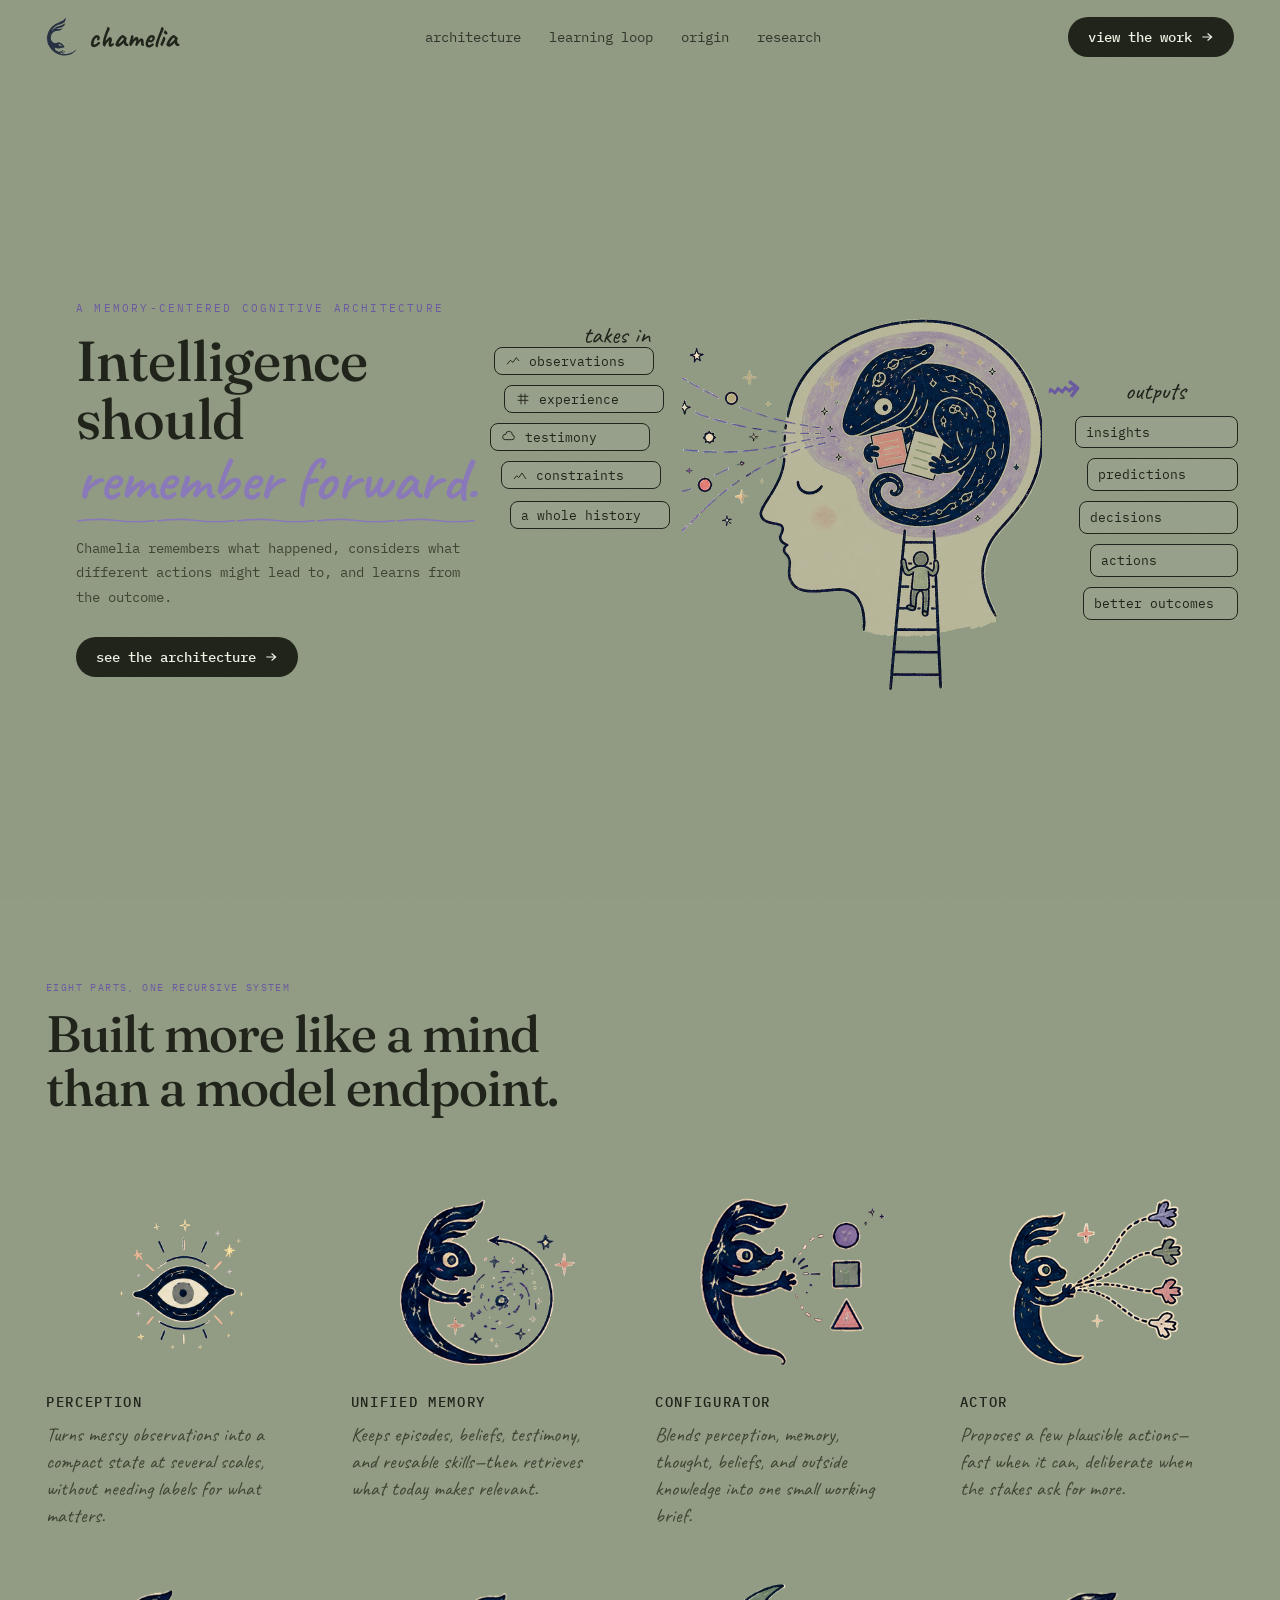
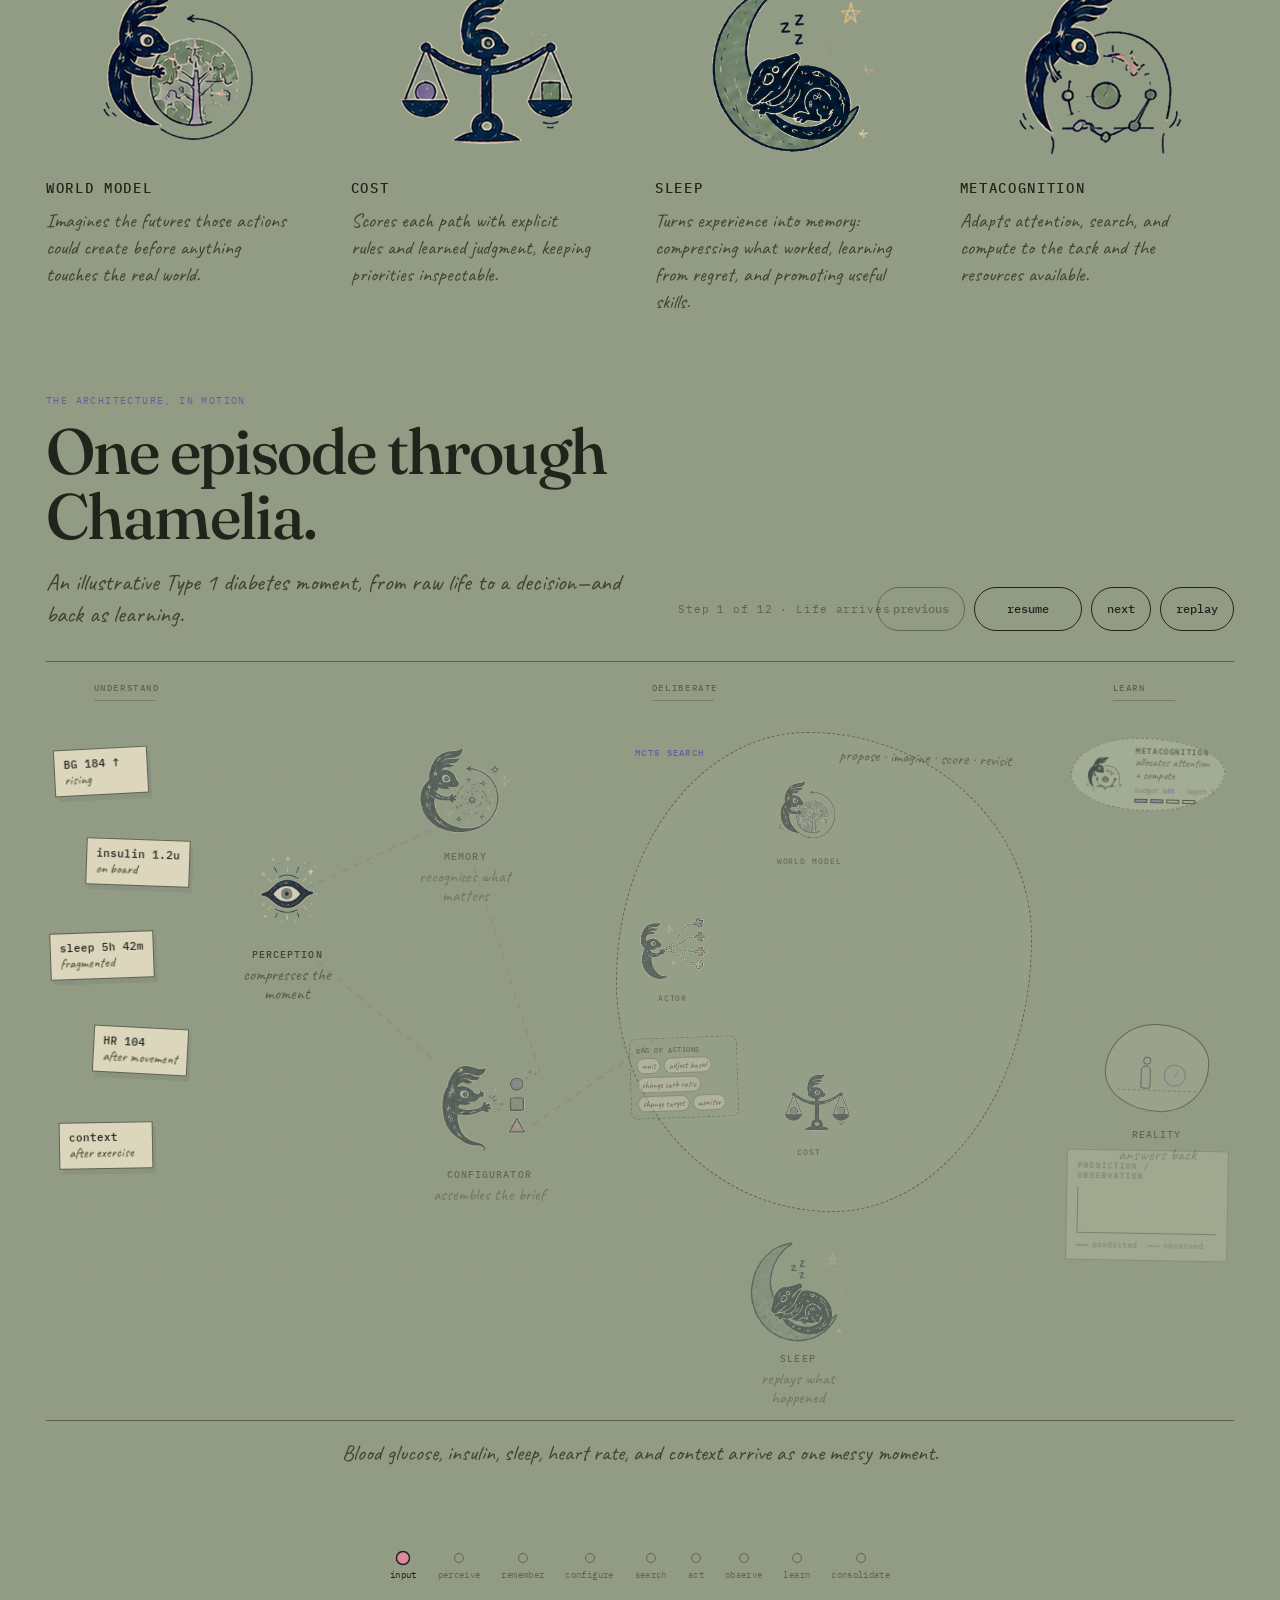
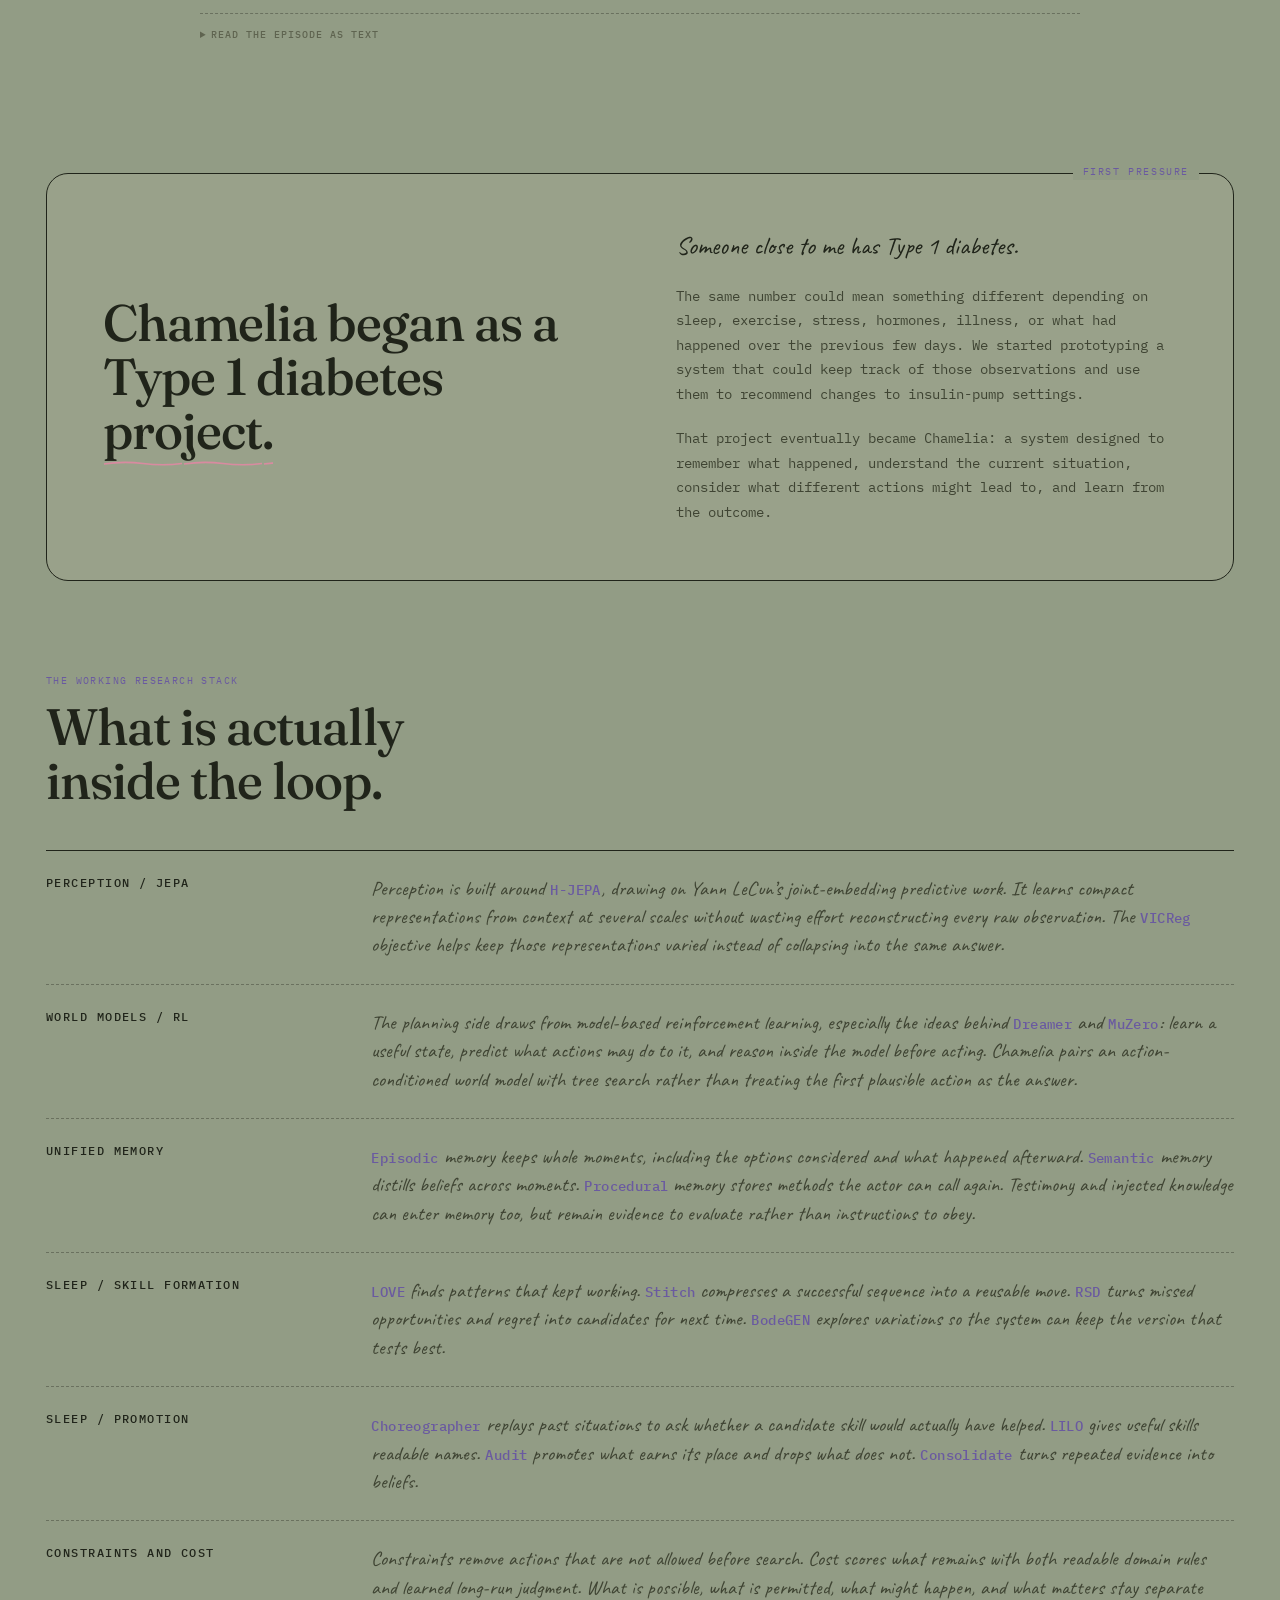
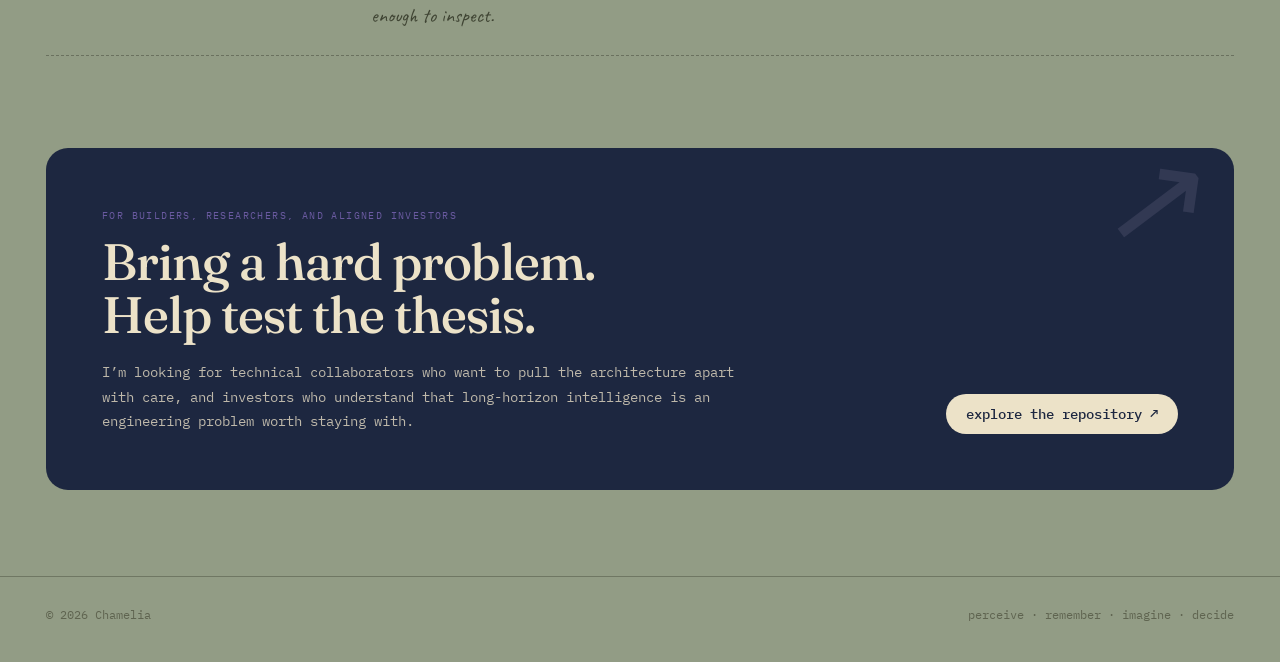
==== commit 3c71111d: "Polish input motion and origin layout" ====
--- a/index.html
+++ b/index.html
@@ -59,22 +59,57 @@
 .arrows{flex:0 0 auto;width:68px;height:auto;margin-right:-12px}
 .inputs{grid-column:1;grid-row:1;position:relative;z-index:2;align-self:stretch;display:block}
 .outputs{grid-column:3;grid-row:1;position:relative;z-index:2;align-self:stretch;display:block}
-.inputs .lbl{position:absolute;right:4px;top:20%;transform:translateY(-50%);text-align:right}
-.outputs .lbl{position:absolute;left:0;right:0;top:31%;transform:translateY(-50%);text-align:center}
+.inputs .lbl{position:absolute;right:4px;top:20%;margin-top:-15px;text-align:right}
+.outputs .lbl{position:absolute;left:0;right:0;top:31%;margin-top:-15px;text-align:center}
 .outputs::before{content:"\21DD";position:absolute;left:-24px;top:31%;font-family:var(--f-hand);font-size:42px;line-height:1;color:var(--purple-ink);transform:translateY(-50%) rotate(-7deg);transform-origin:center}
 .io .lbl{font-family:var(--f-hand);font-size:25px;color:var(--ink);margin-bottom:2px}
 .box{font-family:var(--f-mono);font-size:12.5px;border:1.4px solid var(--ink);border-radius:8px;padding:8px 12px;background:rgba(255,255,255,.06);display:flex;align-items:center;gap:8px;color:var(--ink)}
 .box svg{width:16px;height:16px}
 html.js .box{opacity:0;transform:translateX(-16px);transition:opacity .6s ease,transform .6s ease}
 html.js .box.inview{opacity:1;transform:none}
-.inputs .box{position:absolute;left:0;width:100%;box-sizing:border-box;padding:5px 10px;transform:translateY(-50%)}
-.inputs .box:nth-of-type(1){top:28.8%;left:0}
+.inputs .box{position:absolute;left:0;width:100%;box-sizing:border-box;padding:5px 10px;margin-top:-18px}.inputs .box:nth-of-type(1){top:28.8%;left:0}
 .inputs .box:nth-of-type(2){top:36.2%;left:10px}
 .inputs .box:nth-of-type(3){top:43.7%;left:-4px}
 .inputs .box:nth-of-type(4){top:51.2%;left:7px}
 .inputs .box:nth-of-type(5){top:59%;left:16px}
 html.js .inputs .box{transform:translate(-16px,-50%)}
 html.js .inputs .box.inview{transform:translate(0,-50%)}
+/* --- Added to make the boxes float & wobble --- */
+.inputs .box {
+  translate: 0 0;
+  animation: input-float 6s ease-in-out infinite;
+}
+
+/* Make the words float in sync with their columns */
+.inputs .lbl {
+  translate: 0 0;
+  animation: input-float 6s ease-in-out infinite;
+  animation-delay: -0.5s;
+}
+
+.outputs .lbl {
+  translate: 0 0;
+  animation: output-float 5.8s ease-in-out infinite;
+  animation-delay: 0s;
+}
+
+/* Stagger the delays so they look organic and hand-drawn */
+.inputs .box:nth-of-type(1) { animation-delay: -0.5s; }
+.inputs .box:nth-of-type(2) { animation-delay: -2.0s; }
+.inputs .box:nth-of-type(3) { animation-delay: -1.2s; }
+.inputs .box:nth-of-type(4) { animation-delay: -3.5s; }
+.inputs .box:nth-of-type(5) { animation-delay: -0.8s; }
+
+@keyframes input-float {
+  0%, 100% {
+    translate: 0 0;
+    rotate: 0deg;
+  }
+  50% {
+    translate: 0 -4px;   /* Matches the drift of your outputs */
+    rotate: 0.4deg;     /* Subtle organic tilt */
+  }
+}
 .inputs .box:nth-of-type(2){transition-delay:.08s}
 .inputs .box:nth-of-type(3){transition-delay:.16s}
 .inputs .box:nth-of-type(4){transition-delay:.24s}
@@ -142,14 +177,16 @@
 
 footer{padding:30px 46px 40px;font-family:var(--f-mono);font-size:12px;color:var(--ink3);display:flex;justify-content:space-between;border-top:1.3px solid rgba(32,36,26,.3);margin-top:auto}
 
+
+
 /* deeper story */
 .section-intro{padding:76px 46px 0;display:grid;grid-template-columns:1fr;gap:48px;align-items:end}
 .section-intro h2,.origin h2,.research h2,.collab h2{font-family:var(--f-head);font-weight:500;font-size:clamp(38px,4vw,62px);line-height:1.05;letter-spacing:-.02em;margin:12px 0 0}
+.origin h2 { margin: 0; }
 .section-intro p,.origin-copy p,.research-lede,.collab p{font-size:14px;line-height:1.75;color:var(--ink2);margin:0}
 .origin{margin:40px 46px 84px;padding:56px;border:1.5px solid var(--ink);border-radius:22px;position:relative;background:rgba(236,226,200,.08)}
 .origin::before{content:"FIRST PRESSURE";position:absolute;right:34px;top:-11px;background:var(--bg);padding:2px 10px;font-size:10px;letter-spacing:.16em;color:var(--purple-ink)}
-.origin-grid{display:grid;grid-template-columns:minmax(400px,1fr) minmax(400px,1fr);gap:72px;align-items:start}
-.origin h2 .u{white-space:normal}
+.origin-grid{display:grid;grid-template-columns:minmax(400px,1fr) minmax(400px,1fr);gap:72px;align-items:center}.origin h2 .u{white-space:normal}
 .origin-kicker{font-family:var(--f-hand);font-size:25px;line-height:1.35;color:var(--purple-ink);margin-top:28px}
 .origin-copy{display:grid;gap:20px}
 .origin-copy .big{font-family:var(--f-hand);font-size:25px;line-height:1.35;color:var(--ink);margin:0}
@@ -183,8 +220,8 @@
   .diagram{flex-wrap:wrap}
   .strip{flex-direction:column;align-items:flex-start}
   .page{min-height:0}
-  .section-intro,.origin-grid{grid-template-columns:1fr}
-  .origin-thread{grid-template-columns:1fr;gap:24px}
+  .section-intro,.origin-grid{grid-template-columns:1fr;align-items:start}
+  .origin-grid h2 { margin-bottom: 20px; }  .origin-thread{grid-template-columns:1fr;gap:24px}
   .origin-beat{padding:0 0 24px}
   .origin-beat+.origin-beat{border-left:0;border-top:1px solid rgba(32,36,26,.22);padding-top:24px}
   .research-head{grid-template-columns:1fr}
@@ -523,9 +560,7 @@
 <section class="origin" id="origin">
   <div class="origin-grid">
     <div>
-      <span class="micro">Why Type 1 diabetes came first</span>
       <h2>Chamelia began as a<br><span class="u u-pink">Type 1 diabetes project.</span></h2>
-      <p class="origin-kicker">The original use case was insulin-pump setting recommendations.</p>
     </div>
     <div class="origin-copy">
       <p class="big">Someone close to me has Type 1 diabetes.</p>
